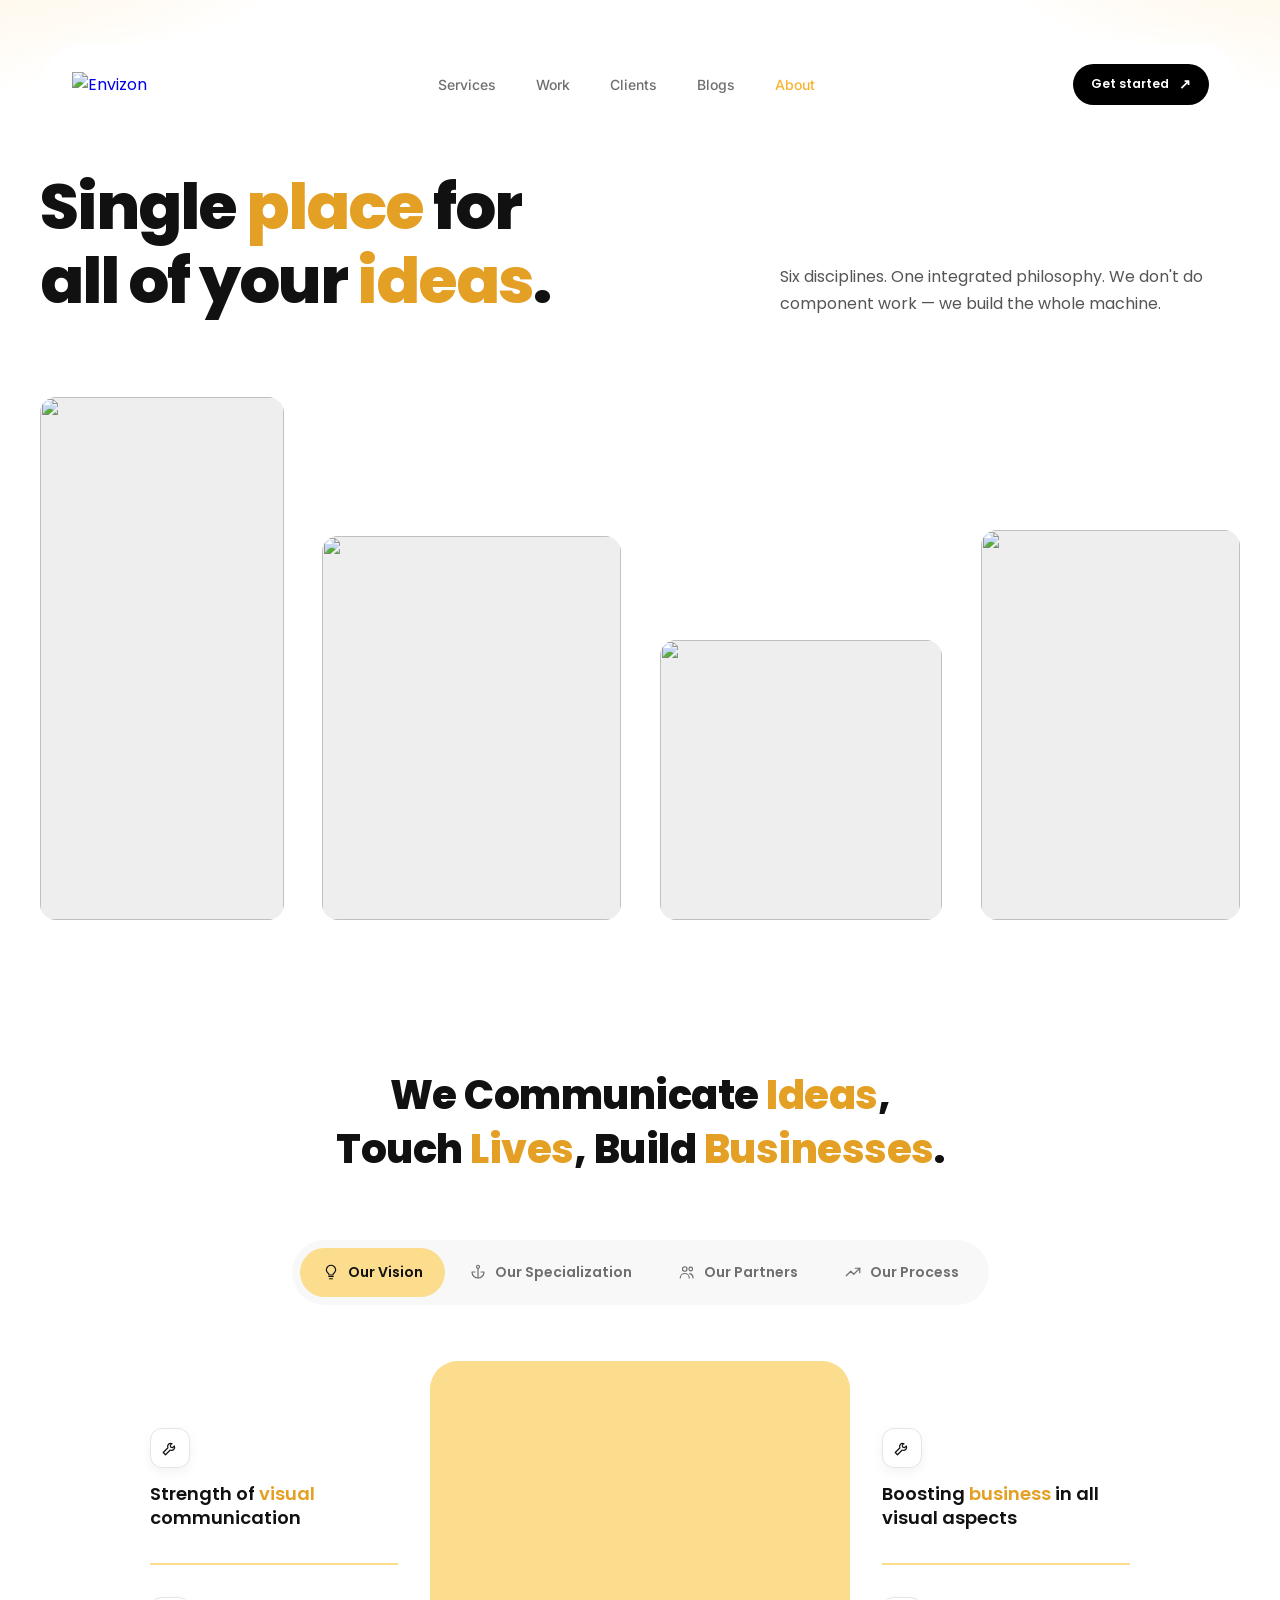
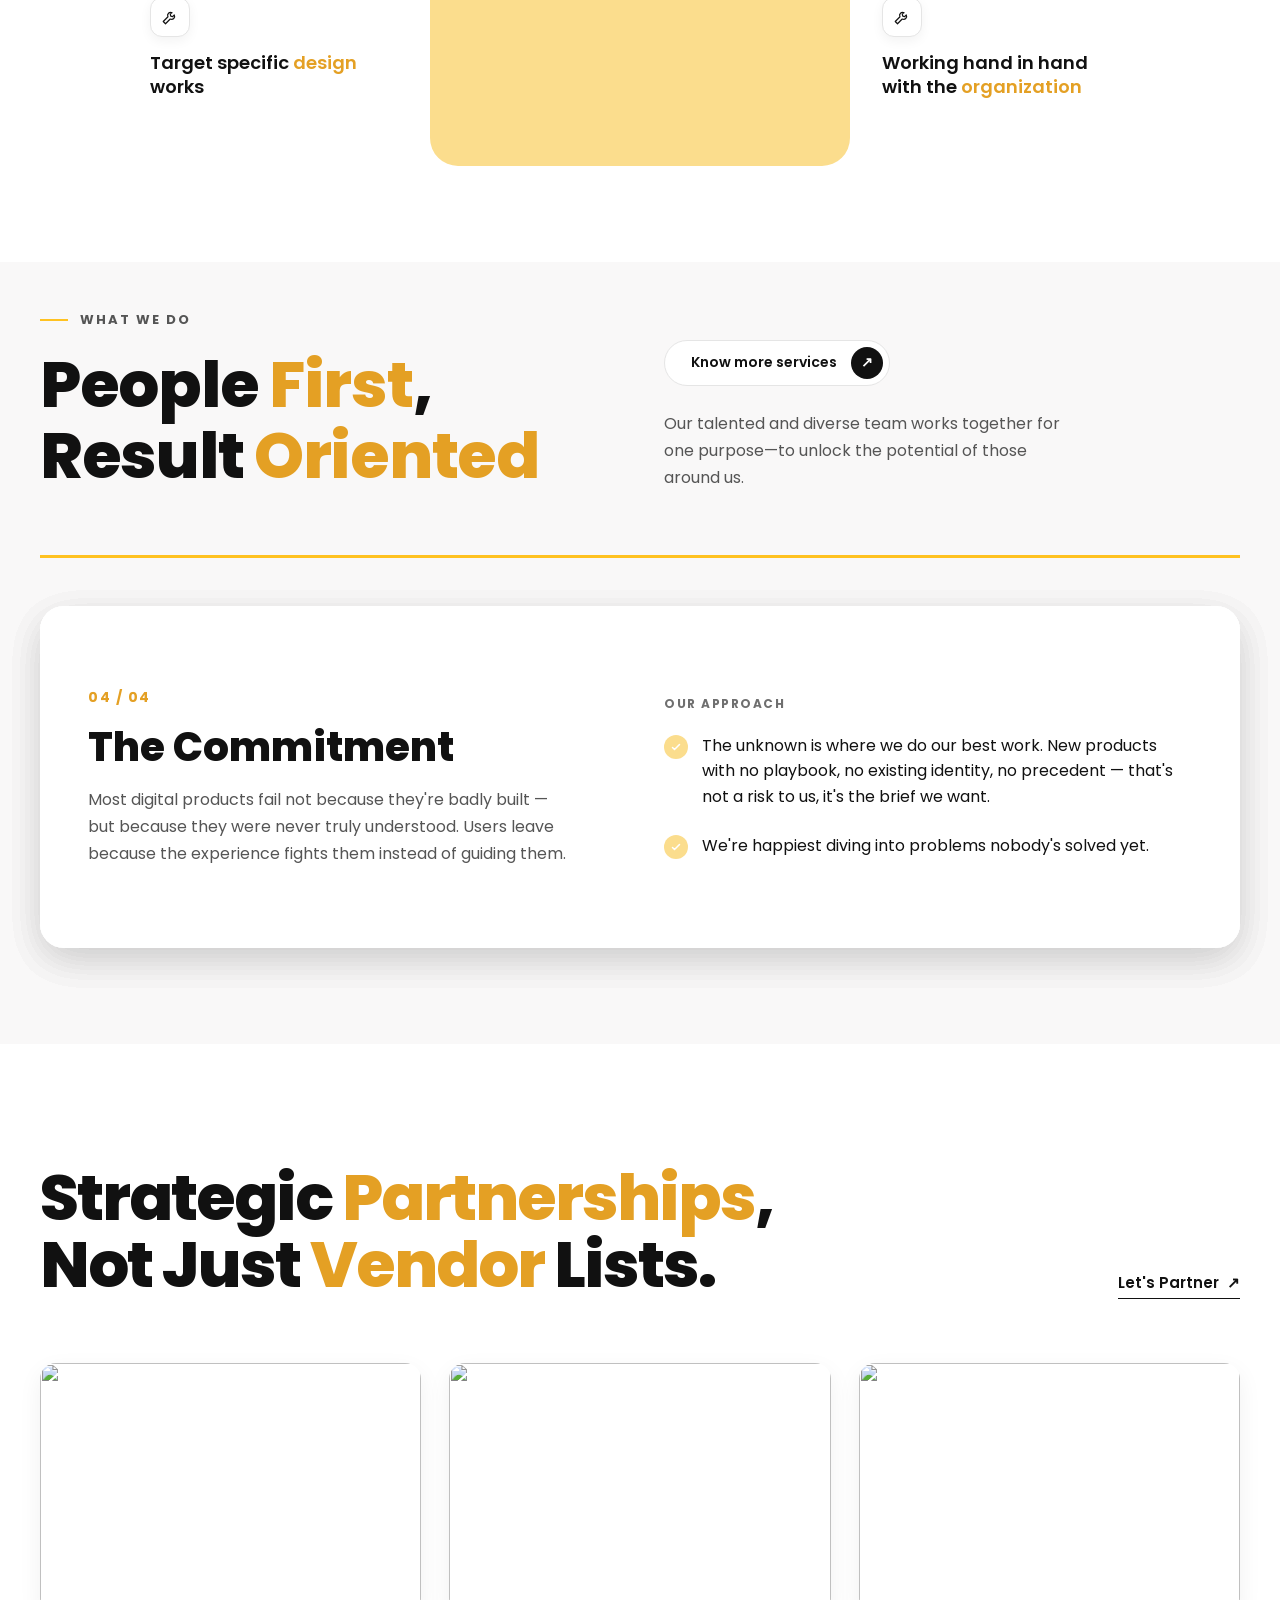
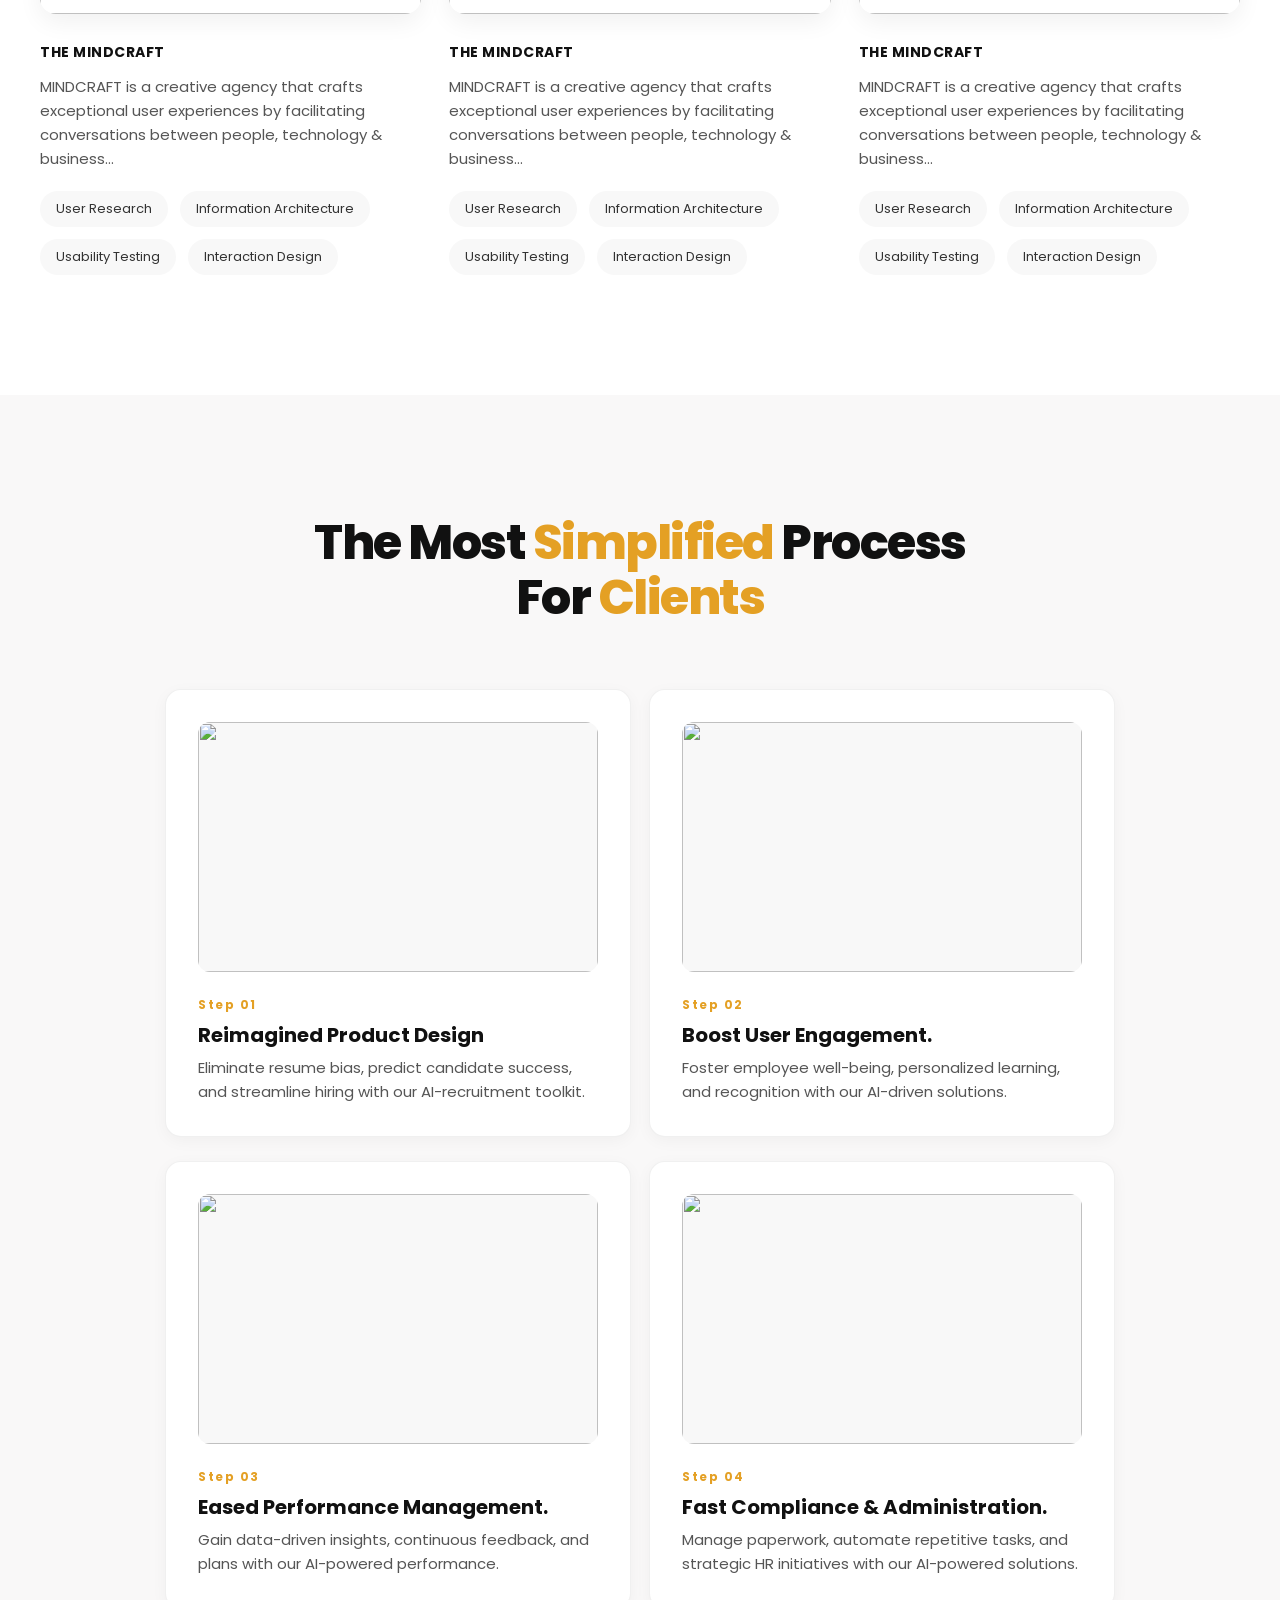
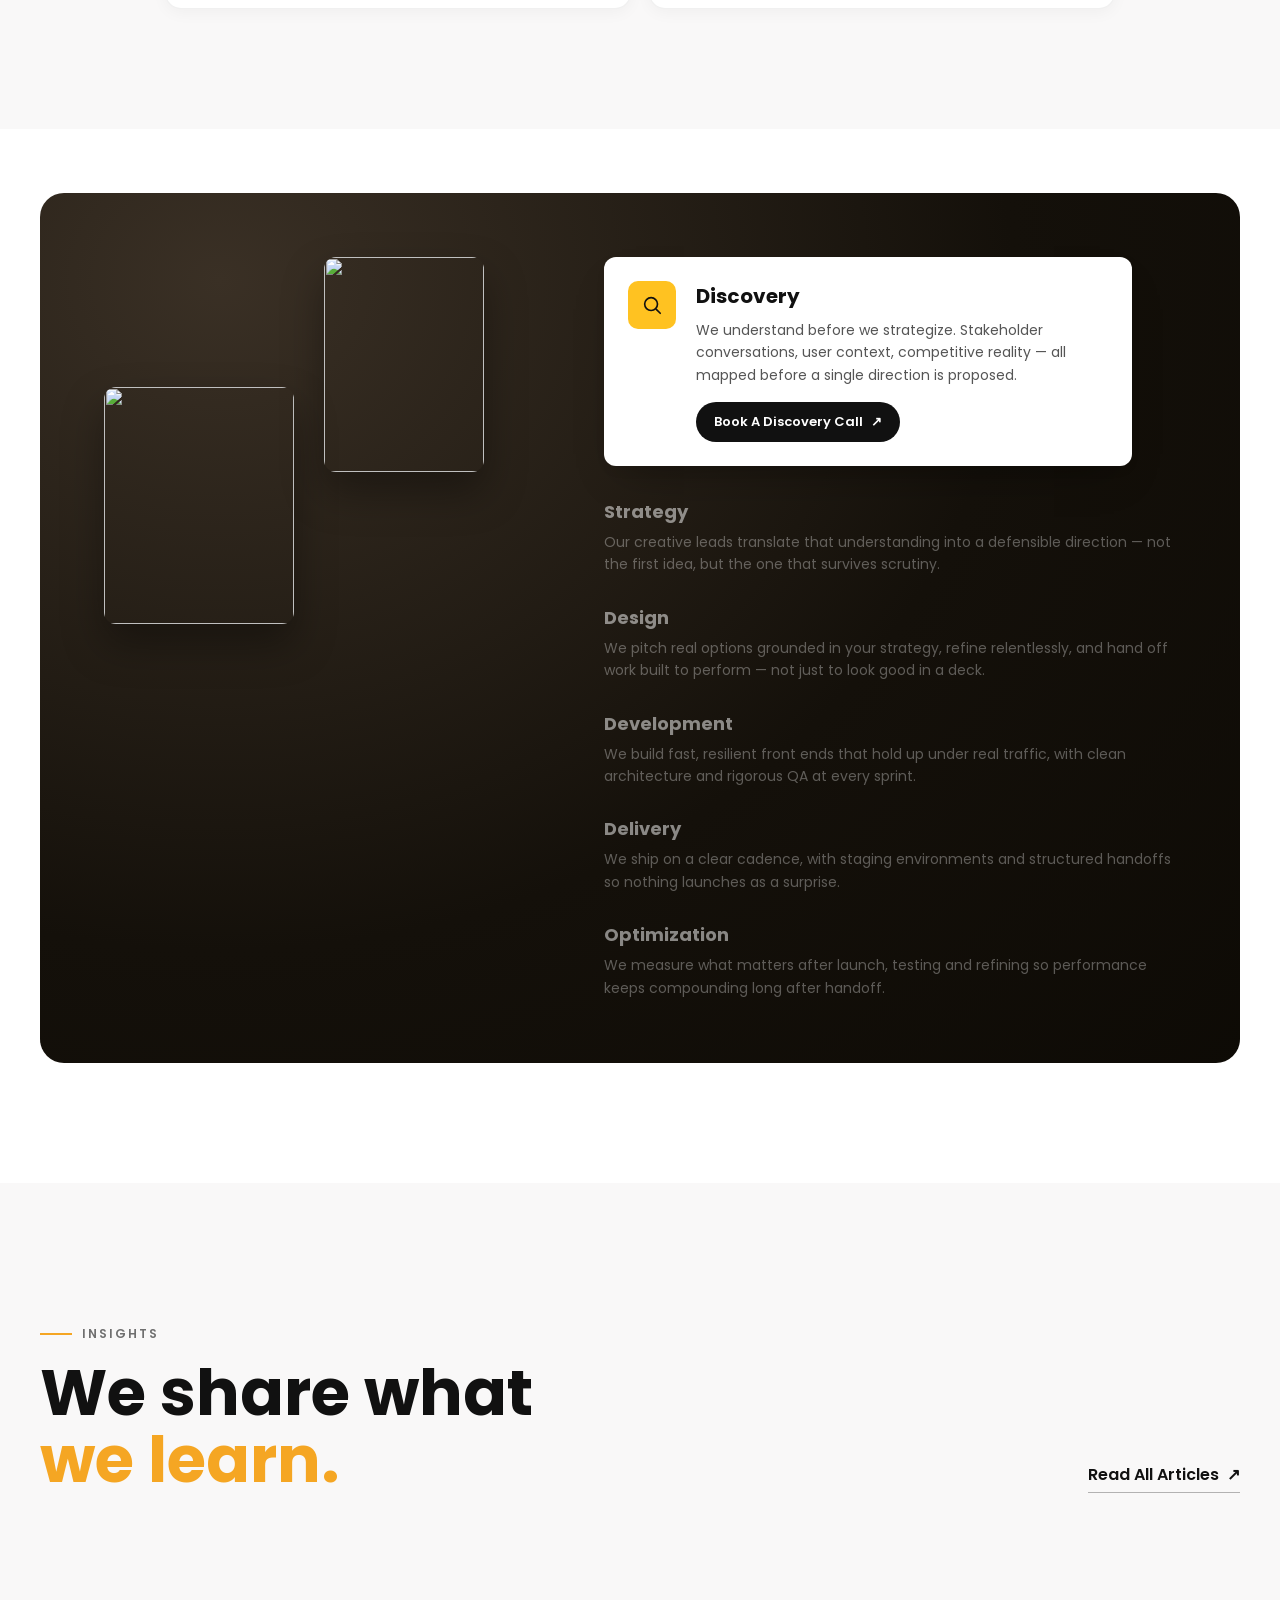
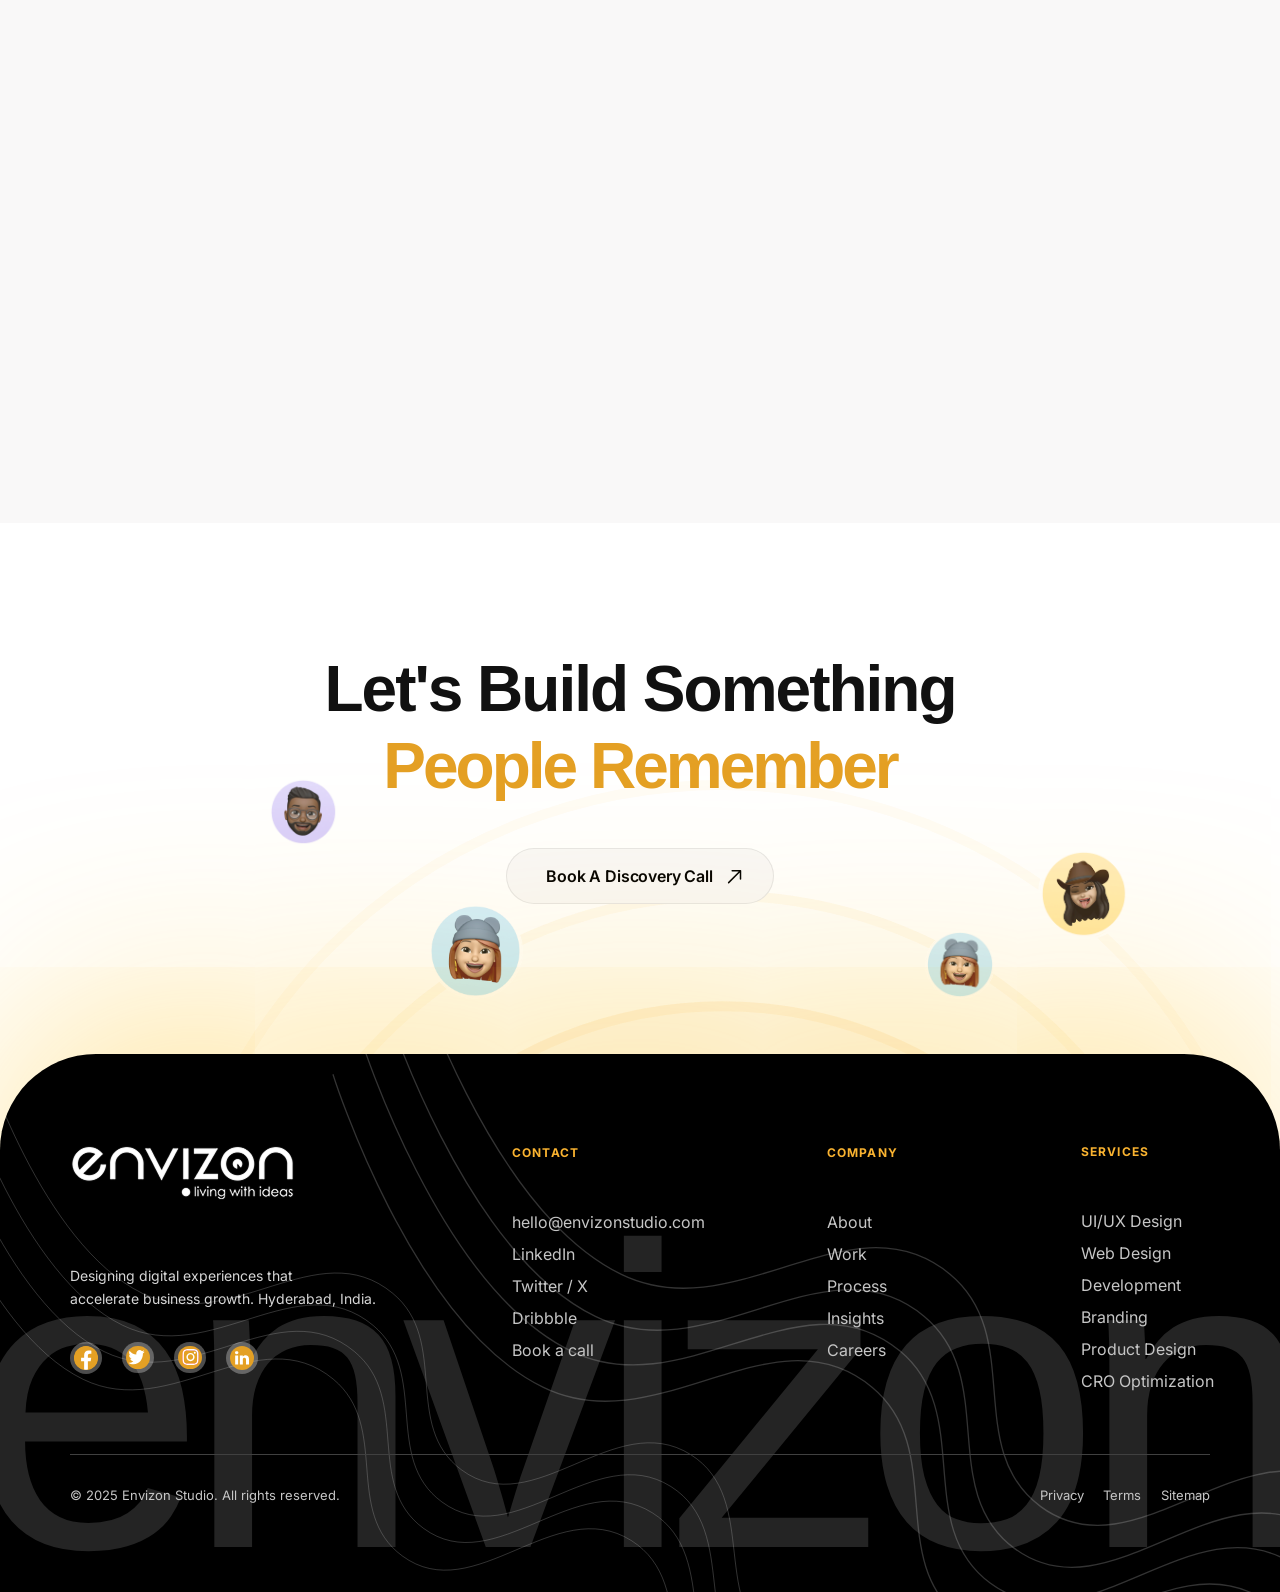
==== about.html @ 696cc6cc "about page completed" ====
<!DOCTYPE html>
<html lang="en">

<head>

    <meta charset="UTF-8">

    <meta name="viewport"
          content="width=device-width, initial-scale=1.0">

    <title>About - Envizon Studio</title>

    <!-- Google Font -->

    <link rel="preconnect"
          href="https://fonts.googleapis.com">

    <link rel="preconnect"
          href="https://fonts.gstatic.com"
          crossorigin>

    <link href="https://fonts.googleapis.com/css2?family=Poppins:wght@300;400;500;600;700;800&family=Inter:wght@400;500;600;700;800&display=swap"
          rel="stylesheet">

    <!-- CSS -->

    <link rel="stylesheet"
          href="assets/css/base/variables.css">

    <link rel="stylesheet"
          href="assets/css/base/reset.css">

    <link rel="stylesheet"
          href="assets/css/base/fonts.css">

    <link rel="stylesheet"
          href="assets/css/base/services-variables.css">

    <link rel="stylesheet"
          href="assets/css/components/navbar.css">

    <link rel="stylesheet"
          href="assets/css/components/about-hero.css">

    <link rel="stylesheet"
          href="assets/css/components/about-communication.css">

    <link rel="stylesheet"
          href="assets/css/components/about-values.css">

    <link rel="stylesheet"
          href="assets/css/components/about-partnerships.css">

    <link rel="stylesheet"
          href="assets/css/components/about-process.css">

    <link rel="stylesheet"
          href="assets/css/components/about-process-showcase.css">

    <link rel="stylesheet"
          href="assets/css/components/services-cta.css">

    <link rel="stylesheet"
          href="assets/css/components/services-footer.css">

    <link rel="stylesheet"
          href="assets/css/components/insights.css">

</head>

<body>
<header class="header">

    <div class="navbar-wrapper">

        <nav class="navbar">

            <div class="logo">

                <a href="index.html">
                    <img
                        src="assets/images/logoenv.png"
                        alt="Envizon">
                </a>

            </div>

            <ul class="nav-links">

                <li><a href="services.html">Services</a></li>
                <li><a href="#">Work</a></li>
                <li><a href="#">Clients</a></li>
                <li><a href="#">Blogs</a></li>
                <li><a class="active" href="about.html">About</a></li>

            </ul>

            <div class="navbar-actions">

                <a href="#" class="header-btn">

                    Get started

                    <span>↗</span>

                </a>

                <button type="button"
                        class="nav-toggle"
                        aria-label="Toggle navigation menu"
                        aria-expanded="false"
                        aria-controls="mobile-sidebar">

                    <span class="nav-toggle-bar"></span>
                    <span class="nav-toggle-bar"></span>
                    <span class="nav-toggle-bar"></span>

                </button>

            </div>

        </nav>

    </div>

</header>

<div class="sidebar-overlay" id="sidebarOverlay"></div>

<aside class="mobile-sidebar"
       id="mobile-sidebar"
       role="dialog"
       aria-modal="true"
       aria-label="Mobile navigation"
       aria-hidden="true"
       tabindex="-1">

    <div class="mobile-sidebar-header">

        <div class="logo">
            <img src="assets/images/logoenv.png" alt="Envizon">
        </div>

        <button type="button" class="sidebar-close" aria-label="Close navigation menu">
            <span class="sidebar-close-bar"></span>
            <span class="sidebar-close-bar"></span>
        </button>

    </div>

    <ul class="mobile-nav-links">

        <li><a href="services.html">Services</a></li>
        <li><a href="#">Work</a></li>
        <li><a href="#">Clients</a></li>
        <li><a href="#">Blogs</a></li>
        <li><a class="active" href="about.html">About</a></li>

    </ul>

    <a href="#" class="header-btn mobile-sidebar-cta">

        Get started

        <span>↗</span>

    </a>

</aside>

<!-- Single place for all of your ideas — hero -->
<section class="about-hero" aria-label="Single place for all of your ideas">

    <div class="about-hero__container">

        <div class="about-hero__top">

            <h1 class="about-hero__title">
                Single <span class="about-hero__accent">place</span> for<br>
                all of your <span class="about-hero__accent">ideas</span>.
            </h1>

            <p class="about-hero__text">
                Six disciplines. One integrated philosophy. We don't
                do component work — we build the whole machine.
            </p>

        </div>

        <div class="about-hero__gallery">

            <figure class="about-hero__gallery-item about-hero__gallery-item--1">
                <img src="assets/images/about/hero/image-01.webp" alt="" loading="lazy">
            </figure>

            <figure class="about-hero__gallery-item about-hero__gallery-item--2">
                <img src="assets/images/about/hero/image-02.webp" alt="" loading="lazy">
            </figure>

            <figure class="about-hero__gallery-item about-hero__gallery-item--3">
                <img src="assets/images/about/hero/image-03.webp" alt="" loading="lazy">
            </figure>

            <figure class="about-hero__gallery-item about-hero__gallery-item--4">
                <img src="assets/images/about/hero/image-04.webp" alt="" loading="lazy">
            </figure>

        </div>

    </div>

</section>

<!-- We Communicate Ideas, Touch Lives, Build Businesses -->
<section class="about-communication" aria-label="We communicate ideas, touch lives, build businesses">

    <div class="about-communication__container">

        <h2 class="about-communication__heading">
            We Communicate <span class="about-communication__accent">Ideas</span>,<br>
            Touch <span class="about-communication__accent">Lives</span>, Build <span class="about-communication__accent">Businesses</span>.
        </h2>

        <div class="about-communication__pills" role="tablist" aria-label="Our focus areas">

            <button type="button" class="pill-item is-active" role="tab" id="tab-vision" aria-selected="true" aria-controls="panel-vision" data-tab="vision">
                <svg viewBox="0 0 24 24" fill="none" stroke="currentColor" stroke-width="1.6" stroke-linecap="round" stroke-linejoin="round"><path d="M9 18h6M10 21h4M12 3a6 6 0 0 0-3.5 10.9c.5.36.8.94.8 1.55V16h5.4v-.55c0-.61.3-1.19.8-1.55A6 6 0 0 0 12 3Z"/></svg>
                <span>Our Vision</span>
            </button>

            <button type="button" class="pill-item" role="tab" id="tab-specialization" aria-selected="false" aria-controls="panel-specialization" data-tab="specialization">
                <svg viewBox="0 0 24 24" fill="none" stroke="currentColor" stroke-width="1.6" stroke-linecap="round" stroke-linejoin="round"><circle cx="12" cy="5" r="2"/><path d="M12 7v13M8 12H4a8 8 0 0 0 8 8 8 8 0 0 0 8-8h-4"/></svg>
                <span>Our Specialization</span>
            </button>

            <button type="button" class="pill-item" role="tab" id="tab-partners" aria-selected="false" aria-controls="panel-partners" data-tab="partners">
                <svg viewBox="0 0 24 24" fill="none" stroke="currentColor" stroke-width="1.6" stroke-linecap="round" stroke-linejoin="round"><circle cx="9" cy="8" r="3"/><path d="M3 20c0-3.3 2.7-6 6-6s6 2.7 6 6"/><circle cx="17" cy="8" r="2.4"/><path d="M15.5 14.2c2.6.5 4.5 2.8 4.5 5.8"/></svg>
                <span>Our Partners</span>
            </button>

            <button type="button" class="pill-item" role="tab" id="tab-process" aria-selected="false" aria-controls="panel-process" data-tab="process">
                <svg viewBox="0 0 24 24" fill="none" stroke="currentColor" stroke-width="1.6" stroke-linecap="round" stroke-linejoin="round"><path d="M3 17l6-6 4 4 8-8"/><path d="M15 7h6v6"/></svg>
                <span>Our Process</span>
            </button>

        </div>

        <div class="about-communication__panels">

            <div class="feature-panel about-communication__feature is-active" id="panel-vision" role="tabpanel" aria-labelledby="tab-vision" data-panel="vision">

                <div class="feature-col">

                    <div class="feature-item">
                        <span class="feature-item__icon" aria-hidden="true">
                            <svg viewBox="0 0 24 24" fill="none" stroke="currentColor" stroke-width="1.6" stroke-linecap="round" stroke-linejoin="round"><path d="M14.7 6.3a4 4 0 0 0-5.4 5.4L3 18l3 3 6.3-6.3a4 4 0 0 0 5.4-5.4l-2.1 2.1-2.6-.6-.6-2.6 2.1-2.1Z"/></svg>
                        </span>
                        <p class="feature-item__text">Strength of <span class="about-communication__accent">visual</span> communication</p>
                    </div>

                    <hr class="feature-divider">

                    <div class="feature-item">
                        <span class="feature-item__icon" aria-hidden="true">
                            <svg viewBox="0 0 24 24" fill="none" stroke="currentColor" stroke-width="1.6" stroke-linecap="round" stroke-linejoin="round"><path d="M14.7 6.3a4 4 0 0 0-5.4 5.4L3 18l3 3 6.3-6.3a4 4 0 0 0 5.4-5.4l-2.1 2.1-2.6-.6-.6-2.6 2.1-2.1Z"/></svg>
                        </span>
                        <p class="feature-item__text">Target specific <span class="about-communication__accent">design</span> works</p>
                    </div>

                </div>

                <div class="about-communication__box">
                    <img src="assets/images/about/communication/dashboard-mockup-vision.webp" alt="" loading="lazy">
                </div>

                <div class="feature-col">

                    <div class="feature-item">
                        <span class="feature-item__icon" aria-hidden="true">
                            <svg viewBox="0 0 24 24" fill="none" stroke="currentColor" stroke-width="1.6" stroke-linecap="round" stroke-linejoin="round"><path d="M14.7 6.3a4 4 0 0 0-5.4 5.4L3 18l3 3 6.3-6.3a4 4 0 0 0 5.4-5.4l-2.1 2.1-2.6-.6-.6-2.6 2.1-2.1Z"/></svg>
                        </span>
                        <p class="feature-item__text">Boosting <span class="about-communication__accent">business</span> in all visual aspects</p>
                    </div>

                    <hr class="feature-divider">

                    <div class="feature-item">
                        <span class="feature-item__icon" aria-hidden="true">
                            <svg viewBox="0 0 24 24" fill="none" stroke="currentColor" stroke-width="1.6" stroke-linecap="round" stroke-linejoin="round"><path d="M14.7 6.3a4 4 0 0 0-5.4 5.4L3 18l3 3 6.3-6.3a4 4 0 0 0 5.4-5.4l-2.1 2.1-2.6-.6-.6-2.6 2.1-2.1Z"/></svg>
                        </span>
                        <p class="feature-item__text">Working hand in hand with the <span class="about-communication__accent">organization</span></p>
                    </div>

                </div>

            </div>

            <div class="feature-panel about-communication__feature" id="panel-specialization" role="tabpanel" aria-labelledby="tab-specialization" data-panel="specialization" hidden>

                <div class="feature-col">

                    <div class="feature-item">
                        <span class="feature-item__icon" aria-hidden="true">
                            <svg viewBox="0 0 24 24" fill="none" stroke="currentColor" stroke-width="1.6" stroke-linecap="round" stroke-linejoin="round"><path d="M14.7 6.3a4 4 0 0 0-5.4 5.4L3 18l3 3 6.3-6.3a4 4 0 0 0 5.4-5.4l-2.1 2.1-2.6-.6-.6-2.6 2.1-2.1Z"/></svg>
                        </span>
                        <p class="feature-item__text">Focused on deep <span class="about-communication__accent">expertise</span></p>
                    </div>

                    <hr class="feature-divider">

                    <div class="feature-item">
                        <span class="feature-item__icon" aria-hidden="true">
                            <svg viewBox="0 0 24 24" fill="none" stroke="currentColor" stroke-width="1.6" stroke-linecap="round" stroke-linejoin="round"><path d="M14.7 6.3a4 4 0 0 0-5.4 5.4L3 18l3 3 6.3-6.3a4 4 0 0 0 5.4-5.4l-2.1 2.1-2.6-.6-.6-2.6 2.1-2.1Z"/></svg>
                        </span>
                        <p class="feature-item__text">Built for <span class="about-communication__accent">scalable</span> growth</p>
                    </div>

                </div>

                <div class="about-communication__box">
                    <img src="assets/images/about/communication/dashboard-mockup-specialization.webp" alt="" loading="lazy">
                </div>

                <div class="feature-col">

                    <div class="feature-item">
                        <span class="feature-item__icon" aria-hidden="true">
                            <svg viewBox="0 0 24 24" fill="none" stroke="currentColor" stroke-width="1.6" stroke-linecap="round" stroke-linejoin="round"><path d="M14.7 6.3a4 4 0 0 0-5.4 5.4L3 18l3 3 6.3-6.3a4 4 0 0 0 5.4-5.4l-2.1 2.1-2.6-.6-.6-2.6 2.1-2.1Z"/></svg>
                        </span>
                        <p class="feature-item__text">Trusted across <span class="about-communication__accent">every</span> industry</p>
                    </div>

                    <hr class="feature-divider">

                    <div class="feature-item">
                        <span class="feature-item__icon" aria-hidden="true">
                            <svg viewBox="0 0 24 24" fill="none" stroke="currentColor" stroke-width="1.6" stroke-linecap="round" stroke-linejoin="round"><path d="M14.7 6.3a4 4 0 0 0-5.4 5.4L3 18l3 3 6.3-6.3a4 4 0 0 0 5.4-5.4l-2.1 2.1-2.6-.6-.6-2.6 2.1-2.1Z"/></svg>
                        </span>
                        <p class="feature-item__text">Partnering for <span class="about-communication__accent">long term</span> success</p>
                    </div>

                </div>

            </div>

            <div class="feature-panel about-communication__feature" id="panel-partners" role="tabpanel" aria-labelledby="tab-partners" data-panel="partners" hidden>

                <div class="feature-col">

                    <div class="feature-item">
                        <span class="feature-item__icon" aria-hidden="true">
                            <svg viewBox="0 0 24 24" fill="none" stroke="currentColor" stroke-width="1.6" stroke-linecap="round" stroke-linejoin="round"><path d="M14.7 6.3a4 4 0 0 0-5.4 5.4L3 18l3 3 6.3-6.3a4 4 0 0 0 5.4-5.4l-2.1 2.1-2.6-.6-.6-2.6 2.1-2.1Z"/></svg>
                        </span>
                        <p class="feature-item__text">Trusted by <span class="about-communication__accent">global</span> brands</p>
                    </div>

                    <hr class="feature-divider">

                    <div class="feature-item">
                        <span class="feature-item__icon" aria-hidden="true">
                            <svg viewBox="0 0 24 24" fill="none" stroke="currentColor" stroke-width="1.6" stroke-linecap="round" stroke-linejoin="round"><path d="M14.7 6.3a4 4 0 0 0-5.4 5.4L3 18l3 3 6.3-6.3a4 4 0 0 0 5.4-5.4l-2.1 2.1-2.6-.6-.6-2.6 2.1-2.1Z"/></svg>
                        </span>
                        <p class="feature-item__text">Aligned with <span class="about-communication__accent">shared</span> goals</p>
                    </div>

                </div>

                <div class="about-communication__box">
                    <img src="assets/images/about/communication/dashboard-mockup-partners.webp" alt="" loading="lazy">
                </div>

                <div class="feature-col">

                    <div class="feature-item">
                        <span class="feature-item__icon" aria-hidden="true">
                            <svg viewBox="0 0 24 24" fill="none" stroke="currentColor" stroke-width="1.6" stroke-linecap="round" stroke-linejoin="round"><path d="M14.7 6.3a4 4 0 0 0-5.4 5.4L3 18l3 3 6.3-6.3a4 4 0 0 0 5.4-5.4l-2.1 2.1-2.6-.6-.6-2.6 2.1-2.1Z"/></svg>
                        </span>
                        <p class="feature-item__text">Building <span class="about-communication__accent">lasting</span> relationships</p>
                    </div>

                    <hr class="feature-divider">

                    <div class="feature-item">
                        <span class="feature-item__icon" aria-hidden="true">
                            <svg viewBox="0 0 24 24" fill="none" stroke="currentColor" stroke-width="1.6" stroke-linecap="round" stroke-linejoin="round"><path d="M14.7 6.3a4 4 0 0 0-5.4 5.4L3 18l3 3 6.3-6.3a4 4 0 0 0 5.4-5.4l-2.1 2.1-2.6-.6-.6-2.6 2.1-2.1Z"/></svg>
                        </span>
                        <p class="feature-item__text">Growing together with <span class="about-communication__accent">partners</span></p>
                    </div>

                </div>

            </div>

            <div class="feature-panel about-communication__feature" id="panel-process" role="tabpanel" aria-labelledby="tab-process" data-panel="process" hidden>

                <div class="feature-col">

                    <div class="feature-item">
                        <span class="feature-item__icon" aria-hidden="true">
                            <svg viewBox="0 0 24 24" fill="none" stroke="currentColor" stroke-width="1.6" stroke-linecap="round" stroke-linejoin="round"><path d="M14.7 6.3a4 4 0 0 0-5.4 5.4L3 18l3 3 6.3-6.3a4 4 0 0 0 5.4-5.4l-2.1 2.1-2.6-.6-.6-2.6 2.1-2.1Z"/></svg>
                        </span>
                        <p class="feature-item__text">Clear steps, <span class="about-communication__accent">zero</span> surprises</p>
                    </div>

                    <hr class="feature-divider">

                    <div class="feature-item">
                        <span class="feature-item__icon" aria-hidden="true">
                            <svg viewBox="0 0 24 24" fill="none" stroke="currentColor" stroke-width="1.6" stroke-linecap="round" stroke-linejoin="round"><path d="M14.7 6.3a4 4 0 0 0-5.4 5.4L3 18l3 3 6.3-6.3a4 4 0 0 0 5.4-5.4l-2.1 2.1-2.6-.6-.6-2.6 2.1-2.1Z"/></svg>
                        </span>
                        <p class="feature-item__text">Structured for <span class="about-communication__accent">speed</span> and quality</p>
                    </div>

                </div>

                <div class="about-communication__box">
                    <img src="assets/images/about/communication/dashboard-mockup-process.webp" alt="" loading="lazy">
                </div>

                <div class="feature-col">

                    <div class="feature-item">
                        <span class="feature-item__icon" aria-hidden="true">
                            <svg viewBox="0 0 24 24" fill="none" stroke="currentColor" stroke-width="1.6" stroke-linecap="round" stroke-linejoin="round"><path d="M14.7 6.3a4 4 0 0 0-5.4 5.4L3 18l3 3 6.3-6.3a4 4 0 0 0 5.4-5.4l-2.1 2.1-2.6-.6-.6-2.6 2.1-2.1Z"/></svg>
                        </span>
                        <p class="feature-item__text">Transparent at <span class="about-communication__accent">every</span> stage</p>
                    </div>

                    <hr class="feature-divider">

                    <div class="feature-item">
                        <span class="feature-item__icon" aria-hidden="true">
                            <svg viewBox="0 0 24 24" fill="none" stroke="currentColor" stroke-width="1.6" stroke-linecap="round" stroke-linejoin="round"><path d="M14.7 6.3a4 4 0 0 0-5.4 5.4L3 18l3 3 6.3-6.3a4 4 0 0 0 5.4-5.4l-2.1 2.1-2.6-.6-.6-2.6 2.1-2.1Z"/></svg>
                        </span>
                        <p class="feature-item__text">Refined through <span class="about-communication__accent">continuous</span> iteration</p>
                    </div>

                </div>

            </div>

        </div>

    </div>

</section>

<!-- People First, Result Oriented -->
<section class="about-values" id="aboutValues" aria-label="People first, result oriented">

    <div class="about-values__container">

        <div class="about-values__header">

            <div class="about-values__heading">

                <div class="about-values__eyebrow">
                    <span class="about-values__eyebrow-line" aria-hidden="true"></span>
                    <span>What We Do</span>
                </div>

                <h2 class="about-values__title">
                    People <span class="about-values__title-accent">First</span>,<br>
                    Result <span class="about-values__title-accent">Oriented</span>
                </h2>

            </div>

            <div class="about-values__aside">

                <a href="#" class="about-values__cta">
                    Know more services
                    <span class="about-values__cta-icon" aria-hidden="true">↗</span>
                </a>

                <p class="about-values__text">
                    Our talented and diverse team works together for one purpose—to
                    unlock the potential of those around us.
                </p>

            </div>

        </div>

        <hr class="about-values__divider">

        <div class="about-values__stage">
            <div class="about-values__track"></div>
        </div>

    </div>

</section>

<!-- Strategic Partnerships, Not Just Vendor Lists -->
<section class="about-partnerships" aria-label="Strategic partnerships, not just vendor lists">

    <div class="about-partnerships__container">

        <div class="about-partnerships__header">

            <h2 class="about-partnerships__title">
                Strategic <span class="about-partnerships__title-accent">Partnerships</span>,<br>
                Not Just <span class="about-partnerships__title-accent">Vendor</span> Lists.
            </h2>

            <a href="#" class="about-partnerships__link">
                Let's Partner
                <span aria-hidden="true">↗</span>
            </a>

        </div>

        <div class="about-partnerships__cards">

            <article class="partnership-card">
                <div class="partnership-card__media">
                    <img src="assets/images/about/partnerships/image-01.webp" alt="" loading="lazy">
                    <span class="partnership-card__label">mind<span>craft</span></span>
                </div>
                <h3 class="partnership-card__category">The Mindcraft</h3>
                <p class="partnership-card__desc">MINDCRAFT is a creative agency that crafts exceptional user experiences by facilitating conversations between people, technology &amp; business…</p>
                <ul class="partnership-card__tags">
                    <li class="partnership-card__tag">User Research</li>
                    <li class="partnership-card__tag">Information Architecture</li>
                    <li class="partnership-card__tag">Usability Testing</li>
                    <li class="partnership-card__tag">Interaction Design</li>
                </ul>
            </article>

            <article class="partnership-card">
                <div class="partnership-card__media">
                    <img src="assets/images/about/partnerships/image-02.webp" alt="" loading="lazy">
                    <span class="partnership-card__label">mind<span>craft</span></span>
                </div>
                <h3 class="partnership-card__category">The Mindcraft</h3>
                <p class="partnership-card__desc">MINDCRAFT is a creative agency that crafts exceptional user experiences by facilitating conversations between people, technology &amp; business…</p>
                <ul class="partnership-card__tags">
                    <li class="partnership-card__tag">User Research</li>
                    <li class="partnership-card__tag">Information Architecture</li>
                    <li class="partnership-card__tag">Usability Testing</li>
                    <li class="partnership-card__tag">Interaction Design</li>
                </ul>
            </article>

            <article class="partnership-card">
                <div class="partnership-card__media">
                    <img src="assets/images/about/partnerships/image-03.webp" alt="" loading="lazy">
                    <span class="partnership-card__label">mind<span>craft</span></span>
                </div>
                <h3 class="partnership-card__category">The Mindcraft</h3>
                <p class="partnership-card__desc">MINDCRAFT is a creative agency that crafts exceptional user experiences by facilitating conversations between people, technology &amp; business…</p>
                <ul class="partnership-card__tags">
                    <li class="partnership-card__tag">User Research</li>
                    <li class="partnership-card__tag">Information Architecture</li>
                    <li class="partnership-card__tag">Usability Testing</li>
                    <li class="partnership-card__tag">Interaction Design</li>
                </ul>
            </article>

        </div>

    </div>

</section>

<!-- The Most Simplified Process For Clients -->
<section class="about-process" aria-label="The most simplified process for clients">

    <div class="about-process__container">

        <h2 class="about-process__heading">
            The Most <span class="about-process__accent">Simplified</span> Process<br>
            For <span class="about-process__accent">Clients</span>
        </h2>

        <div class="about-process__grid">

            <article class="process-card">
                <div class="process-card__media">
                    <img src="assets/images/about/process/step-01.webp" alt="" loading="lazy">
                </div>
                <span class="process-card__step">Step 01</span>
                <h3 class="process-card__title">Reimagined Product Design</h3>
                <p class="process-card__desc">Eliminate resume bias, predict candidate success, and streamline hiring with our AI-recruitment toolkit.</p>
            </article>

            <article class="process-card">
                <div class="process-card__media">
                    <img src="assets/images/about/process/step-02.webp" alt="" loading="lazy">
                </div>
                <span class="process-card__step">Step 02</span>
                <h3 class="process-card__title">Boost User Engagement.</h3>
                <p class="process-card__desc">Foster employee well-being, personalized learning, and recognition with our AI-driven solutions.</p>
            </article>

            <article class="process-card">
                <div class="process-card__media">
                    <img src="assets/images/about/process/step-03.webp" alt="" loading="lazy">
                </div>
                <span class="process-card__step">Step 03</span>
                <h3 class="process-card__title">Eased Performance Management.</h3>
                <p class="process-card__desc">Gain data-driven insights, continuous feedback, and plans with our AI-powered performance.</p>
            </article>

            <article class="process-card">
                <div class="process-card__media">
                    <img src="assets/images/about/process/step-04.webp" alt="" loading="lazy">
                </div>
                <span class="process-card__step">Step 04</span>
                <h3 class="process-card__title">Fast Compliance &amp; Administration.</h3>
                <p class="process-card__desc">Manage paperwork, automate repetitive tasks, and strategic HR initiatives with our AI-powered solutions.</p>
            </article>

        </div>

    </div>

</section>

<!-- Discovery / Strategy / Design / Development / Delivery / Optimization showcase -->
<section class="about-discovery" aria-label="Our process">

    <div class="about-discovery__container">

        <div class="about-discovery__box">

            <div class="discovery-media">
                <div class="discovery-media__wrap discovery-media__wrap--left">
                    <img src="" alt="" loading="lazy">
                </div>
                <div class="discovery-media__wrap discovery-media__wrap--center">
                    <img src="" alt="" loading="lazy">
                </div>
            </div>

            <div class="discovery-content">

                <div class="discovery-card"></div>

                <ul class="discovery-list"></ul>

            </div>

        </div>

    </div>

</section>

<!-- We Share What We Learn — insights / blog -->
<section class="insights" aria-labelledby="insights-title">

    <div class="insights__container">

        <div class="insights__header">

            <div class="insights__heading">

                <div class="insights__eyebrow">
                    <span class="insights__eyebrow-line" aria-hidden="true"></span>
                    <span>Insights</span>
                </div>

                <h2 class="insights__title" id="insights-title">
                    We share what<br>
                    <span class="insights__title-accent">we learn.</span>
                </h2>

            </div>

            <a href="#" class="insights__link">
                Read All Articles
                <span class="insights__link-arrow" aria-hidden="true">↗</span>
            </a>

        </div>

        <div class="insights__grid">

            <article class="insight-card">

                <div class="insight-card__image-wrap">
                    <img class="insight-card__image"
                         src="assets/images/port1.png"
                         alt=""
                         loading="lazy"
                         width="384"
                         height="220">
                    <span class="insight-card__badge">Design Systems</span>
                </div>

                <div class="insight-card__content">

                    <div class="insight-card__meta">
                        <span class="insight-card__category">Engineering</span>
                        <span class="insight-card__date">Apr 2025</span>
                    </div>

                    <h3 class="insight-card__title">
                        <a href="#" class="insight-card__title-link">Why your design system is making your engineers slower?</a>
                    </h3>

                    <p class="insight-card__desc">
                        A design system should be a velocity multiplier. Most aren't. Here's what separates the systems that scale from the ones that become another abandoned Figma file.
                    </p>

                </div>

            </article>

            <article class="insight-card">

                <div class="insight-card__image-wrap">
                    <img class="insight-card__image"
                         src="assets/images/port2.png"
                         alt=""
                         loading="lazy"
                         width="384"
                         height="220">
                    <span class="insight-card__badge">Design Systems</span>
                </div>

                <div class="insight-card__content">

                    <div class="insight-card__meta">
                        <span class="insight-card__category">Engineering</span>
                        <span class="insight-card__date">Apr 2025</span>
                    </div>

                    <h3 class="insight-card__title">
                        <a href="#" class="insight-card__title-link">Why your design system is making your engineers slower?</a>
                    </h3>

                    <p class="insight-card__desc">
                        A design system should be a velocity multiplier. Most aren't. Here's what separates the systems that scale from the ones that become another abandoned Figma file.
                    </p>

                </div>

            </article>

            <article class="insight-card">

                <div class="insight-card__image-wrap">
                    <img class="insight-card__image"
                         src="assets/images/port3.png"
                         alt=""
                         loading="lazy"
                         width="384"
                         height="220">
                    <span class="insight-card__badge">Design Systems</span>
                </div>

                <div class="insight-card__content">

                    <div class="insight-card__meta">
                        <span class="insight-card__category">Engineering</span>
                        <span class="insight-card__date">Apr 2025</span>
                    </div>

                    <h3 class="insight-card__title">
                        <a href="#" class="insight-card__title-link">Why your design system is making your engineers slower?</a>
                    </h3>

                    <p class="insight-card__desc">
                        A design system should be a velocity multiplier. Most aren't. Here's what separates the systems that scale from the ones that become another abandoned Figma file.
                    </p>

                </div>

            </article>

        </div>

    </div>

</section>
<div class="global-cta">
  <section class="call-to-action-content">
    <div class="frame-parent">
      <div class="lets-build-something-people-r-parent">
        <h1 class="lets-build-something-container">
          <span class="lets-build-something"
            >Let's Build Something<br
          /></span>
          <span class="people-remember">People Remember</span>
        </h1>
        <div class="decorative-elements">
          <img
            class="decorative-elements-child"
            alt=""
            src="assets/images/services/Group-2087327210.svg"
          />

          <img
            class="dot-one-icon"
            loading="lazy"
            alt=""
            src="assets/images/services/Ellipse-2@2x.png"
          />

          <img
            class="dot-two-icon"
            loading="lazy"
            alt=""
            src="assets/images/services/Ellipse-3@2x.png"
          />

          <img
            class="dot-three-icon"
            loading="lazy"
            alt=""
            src="assets/images/services/Ellipse-5@2x.png"
          />

          <img
            class="dot-four-icon"
            loading="lazy"
            alt=""
            src="assets/images/services/Ellipse-5@2x.png"
          />
        </div>
      </div>
      <div class="cta-button-wrapper">
        <button class="link6">
          <div class="book-a-discovery">Book A Discovery Call</div>
          <img class="svg-icon" alt="" src="assets/images/services/SVG1.svg" />
        </button>
      </div>
    </div>
  </section>
<footer class="footer">
    <div class="footer-graphic-area">
      <img
        class="footer-graphic-area-child"
        alt=""
        src="assets/images/services/Group-20873272081.svg"
      />

      <img
        class="footer-graphic-area-item"
        loading="lazy"
        alt=""
        src="assets/images/services/Group-2087327209.svg"
      />
    </div>
    <h1 class="envizon">envizon</h1>
    <div class="footer-info-block-parent">
      <div class="footer-info-block">
        <div class="footer-brand">
          <img
            class="mask-group-icon"
            alt=""
            src="assets/images/services/Mask-group@2x.png"
          />

          <div class="container-parent">
            <div class="container2">
              <div class="designing-digital-experiences">
                Designing digital experiences that<br />accelerate
                business growth. Hyderabad, India.
              </div>
            </div>
            <div class="social-icons-block">
              <div class="social-icon-wrapper">
                <img
                  class="facebook-icon"
                  loading="lazy"
                  alt=""
                  src="assets/images/services/Facebook.svg"
                />
              </div>
              <div class="twitter-link-wrapper">
                <div class="twitter-icon-container">
                  <div class="twitter">
                    <img
                      class="vector-icon"
                      alt=""
                      src="assets/images/services/Vector.svg"
                    />
                  </div>
                </div>
              </div>
              <div class="twitter-link-wrapper">
                <div class="twitter-icon-container">
                  <img
                    class="instagram-icon"
                    loading="lazy"
                    alt=""
                    src="assets/images/services/Instagram.svg"
                  />
                </div>
              </div>
              <div class="twitter-link-wrapper">
                <div class="linkedin-logo-wrapper">
                  <img
                    class="linkedin-logo-icon"
                    alt=""
                    src="assets/images/services/LinkedIn-logo.svg"
                  />
                </div>
              </div>
            </div>
          </div>
        </div>
        <div class="footer-navigation-grid">
          <div class="container3">
            <div class="container2">
              <b class="contact">Contact</b>
            </div>
            <div class="container5">
              <div class="container2">
                <div class="helloenvizonstudiocom">
                  hello@envizonstudio.com
                </div>
              </div>
              <div class="container2">
                <div class="helloenvizonstudiocom">LinkedIn</div>
              </div>
              <div class="container2">
                <div class="helloenvizonstudiocom">Twitter / X</div>
              </div>
              <div class="container2">
                <div class="helloenvizonstudiocom">Dribbble</div>
              </div>
              <div class="container2">
                <div class="helloenvizonstudiocom">Book a call</div>
              </div>
            </div>
          </div>
          <div class="container6">
            <div class="container2">
              <b class="contact">Company</b>
            </div>
            <div class="container5">
              <div class="container2">
                <div class="helloenvizonstudiocom">About</div>
              </div>
              <div class="container2">
                <div class="helloenvizonstudiocom">Work</div>
              </div>
              <div class="container2">
                <div class="helloenvizonstudiocom">Process</div>
              </div>
              <div class="container2">
                <div class="helloenvizonstudiocom">Insights</div>
              </div>
              <div class="container2">
                <div class="helloenvizonstudiocom">Careers</div>
              </div>
            </div>
          </div>
          <div class="container9">
            <div class="container2">
              <b class="contact">Services</b>
            </div>
            <div class="container5">
              <div class="container2">
                <div class="helloenvizonstudiocom">UI/UX Design</div>
              </div>
              <div class="container2">
                <div class="helloenvizonstudiocom">Web Design</div>
              </div>
              <div class="container2">
                <div class="helloenvizonstudiocom">Development</div>
              </div>
              <div class="container2">
                <div class="helloenvizonstudiocom">Branding</div>
              </div>
              <div class="container2">
                <div class="helloenvizonstudiocom">Product Design</div>
              </div>
              <div class="container2">
                <div class="cro-optimization">CRO Optimization</div>
              </div>
            </div>
          </div>
        </div>
      </div>
      <div class="horizontalborder">
        <div class="link2">
          <div class="envizon-studio-all">
            &copy; 2025 Envizon Studio. All rights reserved.
          </div>
        </div>
        <div class="container13">
          <div class="link23">
            <div class="privacy">Privacy</div>
          </div>
          <div class="link23">
            <div class="envizon-studio-all">Terms</div>
          </div>
          <div class="link23">
            <div class="privacy">Sitemap</div>
          </div>
        </div>
      </div>
    </div>
  </footer>
</div>

<script src="https://cdnjs.cloudflare.com/ajax/libs/gsap/3.12.5/gsap.min.js"></script>
<script src="https://cdnjs.cloudflare.com/ajax/libs/gsap/3.12.5/ScrollTrigger.min.js"></script>
<script type="module" src="assets/js/main.js"></script>
<script type="module">
    import { initAboutCommunication } from './assets/js/components/about-communication.js';
    import { initAboutValues } from './assets/js/components/about-values.js';
    import { initAboutPartnerships } from './assets/js/components/about-partnerships.js';
    import { initAboutProcess } from './assets/js/components/about-process.js';
    import { initAboutProcessShowcase } from './assets/js/components/about-process-showcase.js';
    document.addEventListener('DOMContentLoaded', () => {
        initAboutCommunication();
        initAboutValues();
        initAboutPartnerships();
        initAboutProcess();
        initAboutProcessShowcase();
    });
</script>

</body>
</html>
---- assets/css/base/variables.css ----
/* 'Satoshi' is referenced by font-family in several components (e.g. hero-title)
   but was never actually registered — this loads the weight those need. */
@font-face{
    font-family:'Satoshi';
    src:url('../../fonts/Satoshi-Black.otf') format('opentype');
    font-weight:900;
    font-style:normal;
    font-display:swap;
}

:root{

    --primary:#F4A825;

    --accent:#FAB330;

    --black:#111111;

    --white:#ffffff;

    --text:#555555;

    --text-muted:#6f6f6f;

    --border-light:#e5e5e5;

    --container:1280px;

    --radius:20px;

    --radius-pill:50px;

    --space-2xs:8px;

    --space-xs:12px;

    --space-sm:16px;

    --space-md:24px;

    --space-lg:32px;

    --space-xl:48px;

    --sidebar-width:min(360px, 85vw);

    --transition-fast:.25s ease;

    --transition-base:.35s ease;

}
---- assets/css/base/fonts.css ----
/* Satoshi (local, used for display headings on the Home and Services pages) */

@font-face {
    font-family: 'Satoshi';
    src: url('../../fonts/Satoshi-Medium.otf') format('opentype');
    font-weight: 500;
    font-style: normal;
    font-display: swap;
}

@font-face {
    font-family: 'Satoshi';
    src: url('../../fonts/Satoshi-Black.otf') format('opentype');
    font-weight: 900;
    font-style: normal;
    font-display: swap;
}
---- assets/css/base/services-variables.css ----
/* Design tokens for the Services page (colors, spacing, type scale) */

:root {
  /* Common Style Variables */

  /* Color */
  --color-black: #000;
  --color-darkgray: #a3a3a3;
  --color-darkslategray-100: #424242;
  --color-darkslategray-200: #404040;
  --color-darkslategray-300: #374630;
  --color-darkslategray-400: rgba(51, 51, 51, 0.04);
  --color-darkslategray-500: rgba(51, 51, 51, 0.08);
  --color-dimgray: #6f6f6f;
  --color-forestgreen: rgba(0, 168, 45, 0.2);
  --color-gainsboro-100: #e6e6e6;
  --color-gold-100: #ffc221;
  --color-gold-200: rgba(255, 193, 7, 0.2);
  --color-gold-300: rgba(255, 194, 33, 0.36);
  --color-gold-400: rgba(255, 194, 33, 0.2);
  --color-goldenrod-100: #fab330;
  --color-goldenrod-200: #eeb51f;
  --color-goldenrod-300: #e6a632;
  --color-gray-100: #fbfbfa;
  --color-gray-200: #968982;
  --color-gray-300: #1f1b09;
  --color-gray-400: #211b04;
  --color-gray-500: #152107;
  --color-gray-600: #1b1c04;
  --color-gray-700: #102006;
  --color-gray-800: #111;
  --color-gray-900: #161003;
  --color-gray-1000: #070425;
  --color-gray-1100: rgba(255, 255, 255, 0.72);
  --color-gray-1200: rgba(255, 255, 255, 0.09);
  --color-gray-1300: rgba(255, 255, 255, 0.08);
  --color-gray-1400: rgba(255, 255, 255, 0.64);
  --color-gray-1500: rgba(0, 0, 0, 0.1);
  --color-gray-1600: rgba(0, 0, 0, 0.06);
  --color-gray-1700: rgba(7, 4, 37, 0.56);
  --color-gray-1800: rgba(0, 0, 0, 0.02);
  --color-gray-1900: rgba(7, 4, 37, 0.8);
  --color-gray-2000: rgba(7, 4, 37, 0.88);
  --color-gray-2100: rgba(7, 4, 37, 0.04);
  --color-gray-2200: rgba(7, 4, 37, 0.14);
  --color-gray-2300: rgba(15, 15, 15, 0.72);
  --color-gray-2400: rgba(0, 0, 0, 0.04);
  --color-gray-2500: rgba(255, 255, 255, 0.3);
  --color-gray-2600: rgba(0, 0, 0, 0.08);
  --color-gray-2700: rgba(17, 17, 17, 0.5);
  --color-gray-2800: rgba(0, 0, 0, 0.67);
  --color-gray-2900: rgba(255, 255, 255, 0.1);
  --color-lightgoldenrodyellow: #cde6b7;
  --color-lightgray-100: #d6d6d6;
  --color-lightgray-200: rgba(214, 214, 214, 0.17);
  --color-lightgreen: rgba(113, 191, 91, 0.2);
  --color-linen: #f6f2ea;
  --color-mediumslateblue: #6c5fef;
  --color-orangered: rgba(255, 74, 0, 0.2);
  --color-silver: #c6c6c6;
  --color-whitesmoke-100: #f9f8f8;
  --color-whitesmoke-200: #f8f8f8;
  --color-whitesmoke-300: #f7f7f7;
  --test-roan-six-87vercelapp-Cod-Gray: #454545;
  --test-roan-six-87vercelapp-Desert-Storm: #f7f7f5;
  --test-roan-six-87vercelapp-Fire-Bush: #e4a024;
  --test-roan-six-87vercelapp-Mercury: #e8e8e8;
  --test-roan-six-87vercelapp-White-40: rgba(255, 255, 255, 0.4);
  --wwwungrammarycom-Dove-Gray: #666;
  --wwwungrammarycom-White: #fff;

  /* Gap */
  --gap-0: 0px;
  --gap-2: 2px;
  --gap-3: 3px;
  --gap-8: 8px;
  --gap-10: 10px;
  --gap-11: 11px;
  --gap-12: 12px;
  --gap-14: 14px;
  --gap-15: 15px;
  --gap-16: 16px;
  --gap-18: 18px;
  --gap-19: 19px;
  --gap-20: 20px;
  --gap-22: 22px;
  --gap-24: 24px;
  --gap-30: 30px;
  --gap-32: 32px;
  --gap-36: 36px;
  --gap-40: 40px;
  --gap-43: 43px;
  --gap-52: 52px;
  --gap-60: 60px;
  --gap-72: 72px;
  --gap-80: 80px;
  --gap-1_81: 1.81px;
  --gap-12_22: 12.22px;
  --gap-12_65: 12.65px;
  --gap-14_71: 14.71px;
  --gap-19_1: 19.1px;
  --gap-2_8: 2.8px;
  --gap-2_9: 2.9px;
  --gap-21_68: 21.68px;
  --gap-219_9: 219.9px;
  --gap-24_44: 24.44px;
  --gap-37_61: 37.61px;
  --gap-5_95: 5.95px;
  --gap-6_11: 6.11px;
  --gap-7_9: 7.9px;
  --gap-9_17: 9.17px;
  --gap-9_19: 9.19px;

  /* Padding */
  --padding-0: 0px;
  --padding-1: 1px;
  --padding-2: 2px;
  --padding-3: 3px;
  --padding-4: 4px;
  --padding-5: 5px;
  --padding-6: 6px;
  --padding-7: 7px;
  --padding-8: 8px;
  --padding-9: 9px;
  --padding-10: 10px;
  --padding-11: 11px;
  --padding-12: 12px;
  --padding-16: 16px;
  --padding-17: 17px;
  --padding-18: 18px;
  --padding-19: 19px;
  --padding-20: 20px;
  --padding-21: 21px;
  --padding-22: 22px;
  --padding-23: 23px;
  --padding-24: 24px;
  --padding-26: 26px;
  --padding-28: 28px;
  --padding-29: 29px;
  --padding-30: 30px;
  --padding-31: 31px;
  --padding-32: 32px;
  --padding-36: 36px;
  --padding-39: 39px;
  --padding-40: 40px;
  --padding-42: 42px;
  --padding-56: 56px;
  --padding-60: 60px;
  --padding-61: 61px;
  --padding-64: 64px;
  --padding-80: 80px;
  --padding-100: 100px;
  --padding-122: 122px;
  --padding-0_53: 0.53px;
  --padding-0_58: 0.58px;
  --padding-1_2: 1.2px;
  --padding-11_94: 11.94px;
  --padding-12_22: 12.22px;
  --padding-13_75: 13.75px;
  --padding-16_8: 16.8px;
  --padding-165_49: 165.49px;
  --padding-2_98: 2.98px;
  --padding-24_4: 24.4px;
  --padding-3_39: 3.39px;
  --padding-30_2: 30.2px;
  --padding-37_61: 37.61px;
  --padding-42_46: 42.46px;
  --padding-43_36: 43.36px;
  --padding-7_23: 7.23px;
  --padding-9_2: 9.2px;

  /* BorderRadius */
  --br-0: 0px;
  --br-4: 4px;
  --br-10: 10px;
  --br-12: 12px;
  --br-18: 18px;
  --br-20: 20px;
  --br-24: 24px;
  --br-50: 50%;
  --br-100: 100px;
  --br-108: 108px;
  --br-10_7: 10.7px;
  --br-19_9: 19.9px;
  --br-2_5: 2.5px;
  --br-23_2: 23.2px;
  --br-4_6: 4.6px;
  --br-6_1: 6.1px;
  --br-65_6: 65.6px;
  --br-7_4: 7.4px;
  --br-7_6: 7.6px;
  --br-73_1: 73.1px;
  --br-74_4: 74.4px;
  --br-76_4: 76.4px;
  --br-9_2: 9.2px;

  /* Font */
  --font-dm-sans: DM Sans, Arial, sans-serif;
  --font-inherit: inherit, Arial, sans-serif;
  --font-inter: Inter, Arial, sans-serif;
  --font-manrope: Manrope, Arial, sans-serif;
  --font-satoshi: Satoshi, Arial, sans-serif;
  --font-uxum-grotesque: Uxum Grotesque, Arial, sans-serif;

  /* FontSize */
  --fs-11: 11px;
  --fs-12: 12px;
  --fs-13: 13px;
  --fs-14: 14px;
  --fs-15: 15px;
  --fs-16: 16px;
  --fs-17: 17px;
  --fs-18: 18px;
  --fs-20: 20px;
  --fs-24: 24px;
  --fs-32: 32px;
  --fs-38: 38px;
  --fs-40: 40px;
  --fs-51: 51px;
  --fs-64: 64px;
  --fs-10_3: 10.3px;
  --fs-11_8: 11.8px;
  --fs-12_2: 12.2px;
  --fs-12_6: 12.6px;
  --fs-14_7: 14.7px;
  --fs-22_6: 22.6px;
  --fs-22_9: 22.9px;
  --fs-26_3: 26.3px;
  --fs-48_9: 48.9px;

  /* Borders */
  --border-1: 1px solid var(--test-roan-six-87vercelapp-Mercury);
  --border-2: 2.7px solid var(--wwwungrammarycom-White);
  --border-3: 1.9px solid var(--wwwungrammarycom-White);
  --border-4: 1.5px solid var(--wwwungrammarycom-White);
  --border-5: 0.8px solid var(--color-gray-2400);
  --border-6: 0.8px solid var(--color-gray-2200);

  /* Shadows */
  --shadow-drop:
    0px 0px 10px rgba(173, 173, 173, 0), 0px 0px 9px rgba(173, 173, 173, 0.01),
    0px 0px 8px rgba(173, 173, 173, 0.05),
    0px 0px 6px rgba(173, 173, 173, 0.09), 0px 0px 3px rgba(173, 173, 173, 0.1);
  --shadow-drop-1: 0px -49px 220.2px rgba(255, 194, 33, 0.41);
  --shadow-drop-2: 0px 4px 22.8px rgba(0, 0, 0, 0.09);
  --shadow-drop-3: 0px 13.4px 40.1px var(--color-gray-1600);
  --shadow-drop-4: 0px 15.7px 47px var(--color-gray-1600);
  --shadow-drop-5: 0px 0.8px 0.8px var(--color-gray-2600);
  --shadow-drop-6: 0px 1.5px 0.8px rgba(7, 4, 37, 0.16);
  --shadow-drop-7: 0px 4px 4px rgba(0, 0, 0, 0.25);
  --shadow-drop-8: 0px 0px 48.8px rgba(15, 119, 255, 0.04);
  --shadow-drop-9: 0px 28px 32.7px var(--color-gray-2400);
  --shadow-drop-10: 0px 0px 76px var(--color-gray-1600);
  --shadow-drop-11: 0px 0px 34.4px rgba(15, 119, 255, 0.04);
  --shadow-drop-12: 0px 0px 11.4px rgba(0, 0, 0, 0.07);
  --shadow-inner:
    0px 0.8px 0.8px -3.06px rgba(0, 0, 0, 0.25) inset,
    0px 0.8px 0.8px rgba(0, 0, 0, 0.16);

  /* WidthHeights */
  --height-1: 1px;
  --height-5: 5px;
  --height-12: 12px;
  --height-14: 14px;
  --height-16: 16px;
  --height-19: 19px;
  --height-20: 20px;
  --height-24: 24px;
  --height-27: 27px;
  --height-28: 28px;
  --height-35: 35px;
  --height-36: 36px;
  --height-58: 58px;
  --height-84: 84px;
  --height-225: 225px;
  --height-10_7: 10.7px;
  --height-12_2: 12.2px;
  --height-15_6: 15.6px;
  --height-16_8: 16.8px;
  --height-192_1: 192.1px;
  --height-194_8: 194.8px;
  --height-2_7: 2.7px;
  --height-24_4: 24.4px;
  --height-246_7: 246.7px;
  --height-28_9: 28.9px;
  --height-342_2: 342.2px;
  --height-36_7: 36.7px;
  --height-36_8: 36.8px;
  --height-39_7: 39.7px;
  --height-576_4: 576.4px;
  --height-71_2: 71.2px;
  --height-79_4: 79.4px;
  --height-9_2: 9.2px;
  --max-w-239: 239px;
  --min-w-234: 234px;
  --min-w-386: 386px;
  --width-5: 5px;
  --width-14: 14px;
  --width-16: 16px;
  --width-17: 17px;
  --width-19: 19px;
  --width-24: 24px;
  --width-28: 28px;
  --width-32: 32px;
  --width-36: 36px;
  --width-139: 139px;
  --width-730: 730px;
  --width-1196: 1196px;
  --width-1440: 1440px;
  --width-1121_4: 1121.4px;
  --width-12_2: 12.2px;
  --width-14_5: 14.5px;
  --width-15_6: 15.6px;
  --width-16_8: 16.8px;
  --width-2_7: 2.7px;
  --width-208_6: 208.6px;
  --width-23_8: 23.8px;
  --width-24_4: 24.4px;
  --width-28_9: 28.9px;
  --width-304_8: 304.8px;
  --width-308_2: 308.2px;
  --width-384_2: 384.2px;
  --width-39_7: 39.7px;
  --width-430_1: 430.1px;
  --width-512_2: 512.2px;
  --width-576_4: 576.4px;
  --width-9_2: 9.2px;

  /* LineHeights */
  --lh-14: 14px;
  --lh-22: 22px;
  --lh-24: 24px;
  --lh-26: 26px;
  --lh-28: 28px;
  --lh-35: 35px;
  --lh-40: 40px;
  --lh-44: 44px;
  --lh-46: 46px;
  --lh-55: 55px;
  --lh-61: 61px;
  --lh-19_9: 19.9px;
  --lh-21_4: 21.4px;
  --lh-22_4: 22.4px;
  --lh-23_1: 23.1px;
  --lh-23_4: 23.4px;
  --lh-24_8: 24.8px;
  --lh-29_8: 29.8px;
  --lh-30_6: 30.6px;
  --lh-67_2: 67.2px;

  /* LetterSpacings */
  --ls--0_01: -0.01;
  --ls--0_06: -0.06;
  --ls--0_36: -0.36px;
  --ls--0_45: -0.45px;
  --ls--1_2: -1.2px;
  --ls--1_56: -1.56px;
  --ls--2_56: -2.56px;
  --ls-0_14: 0.14px;
  --ls-0_88: 0.88px;
  --ls-1_03: 1.03px;
  --ls-1_04: 1.04px;
  --ls-1_1: 1.1px;
  --ls-1_2: 1.2px;
  --ls-1_32: 1.32px;

  /* Opacities */
  --opacity-0_4: 0.4;

  --left-0: 0px;
  --top-0: 0px;
  --top-3_8: 3.8px;
}
---- assets/css/components/navbar.css ----
/* HEADER */

.header{
    position:absolute;
    top:30px;
    left:0;
    width:100%;
    z-index:1000;
}

.header.is-sticky{
    position:fixed;
    top:0;
    left:50%;
    transform:translateX(-50%);
    width:100%;
    z-index:9999;
}

.navbar-wrapper{
    position:relative;
    width:calc(100% - 32px);
    max-width:1225px;
    height:108px;
    margin:0 auto;
    padding:13px;
    border-radius:100px;
    background:rgba(255,255,255,.10);
    backdrop-filter:blur(15px);
    border:1px solid rgba(255,255,255,.35);
    display:flex;
    align-items:center;
    justify-content:center;
}

.navbar{
    width:100%;
    height:100%;
    background:#ffffff;
    border-radius:100px;
    display:flex;
    align-items:center;
    justify-content:space-between;
    padding:0 30px;
}

/* logo */

.logo img{
    width:108px;
}

/* desktop nav links */

.nav-links{
    display:flex;
    gap:40px;
}

.nav-links a{
    font-family:'Inter',sans-serif;
    font-size:14px;
    font-weight:500;
    color:var(--text-muted);
    transition:var(--transition-fast);
}

.nav-links a.active{
    color:var(--accent);
}

@media(hover:hover) and (pointer:fine){
    .nav-links a:hover{
        color:var(--accent);
    }
}

/* right-side actions (CTA + mobile toggle) */

.navbar-actions{
    display:flex;
    align-items:center;
    gap:var(--space-sm);
}

.header-btn{
    width:136px;
    height:41px;
    border-radius:var(--radius-pill);
    background:#000;
    color:#fff;
    display:flex;
    align-items:center;
    justify-content:center;
    gap:10px;
    font-size:12px;
    font-weight:600;
    flex-shrink:0;
}

.header-btn span{
    font-size:14px;
}

/* mobile hamburger toggle */

.nav-toggle{
    display:none;
    flex-direction:column;
    justify-content:center;
    align-items:center;
    gap:5px;
    width:36px;
    height:36px;
    background:transparent;
    border:none;
    cursor:pointer;
    padding:0;
    flex-shrink:0;
}

.nav-toggle-bar{
    display:block;
    width:20px;
    height:2px;
    border-radius:2px;
    background:#111;
    transition:transform var(--transition-fast),opacity var(--transition-fast);
}

.nav-toggle.is-open .nav-toggle-bar:nth-child(1){
    transform:translateY(7px) rotate(45deg);
}

.nav-toggle.is-open .nav-toggle-bar:nth-child(2){
    opacity:0;
}

.nav-toggle.is-open .nav-toggle-bar:nth-child(3){
    transform:translateY(-7px) rotate(-45deg);
}

/* ============================= */
/* MOBILE / TABLET OFF-CANVAS NAV */
/* ============================= */

/* dimmed backdrop behind the sidebar */
.sidebar-overlay{
    position:fixed;
    inset:0;
    background:rgba(17,17,17,.45);
    opacity:0;
    visibility:hidden;
    transition:opacity var(--transition-base),visibility var(--transition-base);
    z-index:1998;
}

.sidebar-overlay.is-open{
    opacity:1;
    visibility:visible;
}

/* the right-side sliding panel */
.mobile-sidebar{
    position:fixed;
    top:0;
    right:0;
    width:var(--sidebar-width);
    height:100%;
    height:100dvh;
    background:#fff;
    box-shadow:-20px 0 60px rgba(0,0,0,.2);
    padding:var(--space-lg) var(--space-md);
    display:flex;
    flex-direction:column;
    transform:translateX(100%);
    transition:transform var(--transition-base) cubic-bezier(.4,0,.2,1);
    z-index:1999;
    overflow-y:auto;
}

.mobile-sidebar.is-open{
    transform:translateX(0);
}

.mobile-sidebar-header{
    display:flex;
    align-items:center;
    justify-content:space-between;
    flex-shrink:0;
    margin-bottom:var(--space-lg);
}

.mobile-sidebar-header .logo img{
    width:96px;
}

.sidebar-close{
    position:relative;
    width:36px;
    height:36px;
    border-radius:50%;
    border:1px solid var(--border-light);
    background:#fff;
    cursor:pointer;
    flex-shrink:0;
    transition:border-color var(--transition-fast);
}

.sidebar-close-bar{
    position:absolute;
    top:50%;
    left:50%;
    width:16px;
    height:2px;
    background:#111;
    border-radius:2px;
    transition:background var(--transition-fast);
}

.sidebar-close-bar:first-child{
    transform:translate(-50%,-50%) rotate(45deg);
}

.sidebar-close-bar:last-child{
    transform:translate(-50%,-50%) rotate(-45deg);
}

@media(hover:hover) and (pointer:fine){
    .sidebar-close:hover{
        border-color:var(--accent);
    }

    .sidebar-close:hover .sidebar-close-bar{
        background:var(--accent);
    }
}

.mobile-nav-links{
    display:flex;
    flex-direction:column;
    flex:1;
}

.mobile-nav-links a{
    display:block;
    font-family:'Inter',sans-serif;
    font-size:16px;
    font-weight:500;
    color:var(--text-muted);
    padding:16px 4px;
    border-bottom:1px solid #f0f0f0;
    transition:color var(--transition-fast),padding-left var(--transition-fast);
}

.mobile-nav-links a.active,
.mobile-nav-links a:focus-visible{
    color:var(--accent);
    padding-left:var(--space-2xs);
}

@media(hover:hover) and (pointer:fine){
    .mobile-nav-links a:hover{
        color:var(--accent);
        padding-left:var(--space-2xs);
    }
}

.mobile-sidebar-cta{
    width:100%;
    flex-shrink:0;
    margin-top:var(--space-md);
}

@media(max-width:1024px){
    .nav-links{
        display:none;
    }

    .nav-toggle{
        display:flex;
        /* touch-friendly hit area (WCAG 2.5.5) without enlarging the icon itself */
        width:44px;
        height:44px;
    }

    .sidebar-close{
        width:44px;
        height:44px;
    }

    /* the CTA moves into the sidebar; keep only logo + hamburger in the top bar */
    .navbar-actions .header-btn{
        display:none;
    }
}

@media(min-width:1025px){
    .mobile-sidebar,
    .sidebar-overlay{
        display:none;
    }
}

@media(max-width:480px){
    .navbar{
        padding:0 16px;
    }

    .logo img{
        width:84px;
    }

    .mobile-sidebar{
        width:100%;
        max-width:340px;
        padding:var(--space-md) var(--space-sm);
    }
}
---- assets/css/components/about-hero.css ----
/* ABOUT — HERO ("Single place for all of your ideas.") */

.about-hero{
    position:relative;
    padding:170px 0 100px;
    overflow:hidden;
    background:
        radial-gradient(700px 460px at -6% -22%, #FFE9C2 0%, rgba(255,233,194,0) 70%),
        radial-gradient(700px 460px at 106% -22%, #FFE9C2 0%, rgba(255,233,194,0) 70%),
        #ffffff;
}

.about-hero__container{
    width:min(1200px, calc(100% - 48px));
    margin:0 auto;
}

/* ============================= */
/* HEADING + INTRO TEXT           */
/* ============================= */

.about-hero__top{
    display:flex;
    justify-content:space-between;
    align-items:flex-end;
    gap:40px;
    margin-bottom:80px;
}

.about-hero__title{
    font-size:64px;
    font-weight:800;
    line-height:1.15;
    letter-spacing:-2px;
    color:var(--black);
    max-width:600px;
}

.about-hero__accent{
    color:var(--test-roan-six-87vercelapp-Fire-Bush);
}

.about-hero__text{
    font-size:16px;
    line-height:1.7;
    color:var(--text);
    max-width:46ch;
    flex-shrink:0;
}

/* ============================= */
/* IMAGE GALLERY                  */
/* ============================= */
/* four uneven, bottom-aligned columns — flex-grow is set to each image's
   approximate source width so the row reproduces the reference's uneven
   column proportions instead of an even 4-up grid */

.about-hero__gallery{
    display:flex;
    align-items:flex-end;
    gap:clamp(16px, 3vw, 44px);
}

.about-hero__gallery-item{
    margin:0;
    flex-shrink:0;
    border-radius:16px;
    overflow:hidden;
    background:#eee;
}

.about-hero__gallery-item img{
    width:100%;
    height:100%;
    object-fit:cover;
}

.about-hero__gallery-item--1{
    flex:239 1 0;
    aspect-ratio:239/512;
}

.about-hero__gallery-item--2{
    flex:293 1 0;
    aspect-ratio:293/376;
}

.about-hero__gallery-item--3{
    flex:277 1 0;
    aspect-ratio:277/274;
}

.about-hero__gallery-item--4{
    flex:254 1 0;
    aspect-ratio:254/382;
}

/* ============================= */
/* RESPONSIVE                    */
/* ============================= */

@media(max-width:1200px){
    .about-hero__title{
        max-width:520px;
    }
}

@media(max-width:1024px){
    .about-hero{
        padding:150px 0 80px;
    }

    .about-hero__top{
        margin-bottom:56px;
    }

    .about-hero__title{
        font-size:44px;
        letter-spacing:-1px;
    }
}

@media(max-width:860px){
    .about-hero__top{
        flex-direction:column;
        align-items:flex-start;
        gap:20px;
    }

    .about-hero__title,
    .about-hero__text{
        max-width:none;
    }

    .about-hero__gallery{
        flex-wrap:wrap;
        gap:16px;
    }

    .about-hero__gallery-item{
        flex:1 1 calc(50% - 8px);
    }
}

@media(max-width:480px){
    .about-hero{
        padding:140px 0 56px;
    }

    .about-hero__title{
        font-size:34px;
        letter-spacing:-.5px;
    }

    .about-hero__top{
        margin-bottom:40px;
    }

    .about-hero__gallery{
        gap:12px;
    }

    .about-hero__gallery-item{
        flex:1 1 100%;
    }
}
---- assets/css/components/about-communication.css ----
/* ABOUT — COMMUNICATION ("We Communicate Ideas, Touch Lives, Build Businesses.") */

.about-communication{
    --feature-gold:#FBDD8D;
    background:#ffffff;
    padding:var(--space-xl) 0 96px;
}

.about-communication__container{
    width:min(1200px, calc(100% - 48px));
    margin:0 auto;
}

.about-communication__accent{
    color:var(--test-roan-six-87vercelapp-Fire-Bush);
}

/* ============================= */
/* HEADING                        */
/* ============================= */

.about-communication__heading{
    max-width:640px;
    margin:0 auto 64px;
    font-size:40px;
    font-weight:800;
    line-height:1.35;
    letter-spacing:-.5px;
    color:var(--black);
    text-align:center;
}

/* ============================= */
/* PILL NAV                       */
/* ============================= */

.about-communication__pills{
    display:flex;
    align-items:center;
    justify-content:center;
    width:max-content;
    max-width:100%;
    gap:2px;
    margin:0 auto 56px;
    padding:8px;
    border-radius:var(--radius-pill);
    background:var(--color-whitesmoke-100);
    overflow-x:auto;
    scrollbar-width:none;
}

.about-communication__pills::-webkit-scrollbar{
    display:none;
}

.pill-item{
    display:flex;
    align-items:center;
    flex-shrink:0;
    gap:8px;
    padding:14px 22px;
    border:0;
    border-radius:var(--radius-pill);
    background:none;
    font:inherit;
    font-size:14px;
    font-weight:600;
    color:var(--text-muted);
    white-space:nowrap;
    cursor:pointer;
    transition:background var(--transition-fast), color var(--transition-fast);
}

.pill-item svg{
    width:18px;
    height:18px;
    flex-shrink:0;
    color:currentColor;
}

.pill-item.is-active{
    background:var(--feature-gold);
    color:var(--black);
}

@media(hover:hover) and (pointer:fine){
    .pill-item:not(.is-active):hover{
        color:var(--black);
    }
}

/* ============================= */
/* FEATURE ROW (callouts + box)   */
/* ============================= */
/* each pill swaps to a panel sharing this exact layout — only content and
   the box graphic differ between tabs (see about-communication.js) */

.feature-panel[hidden]{
    display:none;
}

.about-communication__feature{
    display:grid;
    grid-template-columns:minmax(160px, 248px) minmax(280px, 420px) minmax(160px, 248px);
    align-items:center;
    justify-content:center;
    gap:clamp(16px, 2.5vw, 32px);
    max-width:1000px;
    margin:0 auto;
}

.feature-col{
    display:flex;
    flex-direction:column;
    gap:32px;
}

.feature-item{
    display:flex;
    flex-direction:column;
    align-items:flex-start;
    gap:14px;
}

.feature-item__icon{
    display:flex;
    align-items:center;
    justify-content:center;
    width:40px;
    height:40px;
    flex-shrink:0;
    border-radius:12px;
    background:#fff;
    border:1px solid var(--border-light);
    box-shadow:0 4px 12px rgba(0,0,0,.05);
    color:#111;
}

.feature-item__icon svg{
    width:18px;
    height:18px;
}

.feature-item__text{
    font-size:18px;
    font-weight:600;
    line-height:1.35;
    color:var(--black);
}

.feature-divider{
    width:100%;
    height:2px;
    border:0;
    margin:0;
    background:var(--feature-gold);
}

.about-communication__box{
    display:flex;
    align-items:center;
    justify-content:center;
    aspect-ratio:414/400;
    border-radius:28px;
    background:var(--feature-gold);
    padding:clamp(20px, 4vw, 40px);
}

.about-communication__box img{
    width:100%;
    max-width:340px;
    height:auto;
}

/* ============================= */
/* RESPONSIVE                    */
/* ============================= */

@media(max-width:1024px){
    .about-communication__heading{
        font-size:34px;
        margin-bottom:48px;
    }

    .about-communication__pills{
        margin-bottom:48px;
    }

    .about-communication__feature{
        max-width:820px;
    }
}

@media(max-width:860px){
    .about-communication{
        padding-bottom:72px;
    }

    .about-communication__feature{
        grid-template-columns:1fr;
        justify-items:center;
        gap:40px;
        max-width:420px;
    }

    .feature-col{
        width:100%;
        flex-direction:row;
        justify-content:space-between;
        gap:24px;
    }

    .feature-col .feature-item{
        flex:1 1 0;
    }

    .feature-divider{
        display:none;
    }

    .about-communication__box{
        width:100%;
        max-width:340px;
    }
}

@media(max-width:480px){
    .about-communication{
        padding:56px 0 56px;
    }

    .about-communication__heading{
        font-size:26px;
        letter-spacing:-.3px;
        margin-bottom:32px;
    }

    .about-communication__pills{
        gap:0;
        padding:6px;
        margin-bottom:32px;
    }

    .pill-item{
        padding:12px 16px;
        font-size:13px;
    }

    .pill-item span{
        display:none;
    }

    .pill-item.is-active span{
        display:inline;
    }

    .about-communication__feature{
        gap:28px;
    }

    .feature-col{
        flex-direction:column;
        gap:20px;
    }

    .feature-item__text{
        font-size:16px;
    }

    .about-communication__box{
        aspect-ratio:auto;
        min-height:260px;
    }
}
---- assets/css/components/about-values.css ----
/* ABOUT — VALUES ("People First, Result Oriented") */
/* Pinned stacked-card scroll effect mirrors the homepage's
   .services-scroll / craft-services.css pattern (same GSAP ScrollTrigger
   technique, same radius/shadow/spacing language), re-skinned for this
   section's checklist-style cards. */

.about-values{
    --values-gold:#FBDD8D;
    background:var(--color-whitesmoke-100);
    padding:var(--space-xl) 0 96px;
}

.about-values__container{
    width:min(1200px, calc(100% - 48px));
    margin:0 auto;
}

/* ============================= */
/* HEADER                         */
/* ============================= */

.about-values__header{
    display:grid;
    grid-template-columns:1fr 1fr;
    gap:48px;
    align-items:flex-end;
    margin-bottom:64px;
}

.about-values__eyebrow{
    display:flex;
    align-items:center;
    gap:12px;
    margin-bottom:20px;
}

.about-values__eyebrow-line{
    width:28px;
    height:2px;
    background:var(--color-gold-100);
    flex-shrink:0;
}

.about-values__eyebrow span{
    font-size:13px;
    font-weight:700;
    letter-spacing:2px;
    text-transform:uppercase;
    color:var(--text);
}

.about-values__title{
    font-size:clamp(2.5rem, 1.5rem + 3.5vw, 4rem);
    font-weight:800;
    line-height:1.1;
    letter-spacing:-0.02em;
    color:var(--black);
}

.about-values__title-accent{
    color:var(--test-roan-six-87vercelapp-Fire-Bush);
}

.about-values__aside{
    display:flex;
    flex-direction:column;
    align-items:flex-start;
    gap:24px;
}

.about-values__cta{
    display:inline-flex;
    align-items:center;
    gap:14px;
    padding:6px 6px 6px 26px;
    border-radius:var(--radius-pill);
    background:#fff;
    border:1px solid var(--border-light);
    font-size:14px;
    font-weight:600;
    color:#111;
    transition:border-color var(--transition-fast), transform var(--transition-fast), box-shadow var(--transition-fast);
}

.about-values__cta-icon{
    display:flex;
    align-items:center;
    justify-content:center;
    width:32px;
    height:32px;
    border-radius:50%;
    background:#111;
    color:#fff;
    font-size:14px;
    flex-shrink:0;
    transition:background var(--transition-fast);
}

@media(hover:hover) and (pointer:fine){
    .about-values__cta:hover{
        border-color:var(--test-roan-six-87vercelapp-Fire-Bush);
        box-shadow:0 8px 20px rgba(0,0,0,.08);
        transform:translateY(-2px);
    }

    .about-values__cta:hover .about-values__cta-icon{
        background:var(--test-roan-six-87vercelapp-Fire-Bush);
        color:#111;
    }
}

.about-values__text{
    font-size:16px;
    line-height:1.7;
    color:var(--text);
    max-width:420px;
}

.about-values__divider{
    height:3px;
    border:0;
    margin:0 0 0px;
    background:var(--color-gold-100);
}

/* ============================= */
/* PINNED STACKED CARDS           */
/* ============================= */
/* stage height is sized to this section's actual (compact) card content —
   not borrowed from the homepage's services-scroll, whose cards carry far
   more copy (impact box + tag list) and need a much taller stage */

.about-values__stage{
    position:relative;
    height:clamp(320px, 38vh, 380px);
    margin-top:48px;
    overflow:visible;
}

.about-values__track{
    position:relative;
    height:100%;
}

.value-card{
    position:absolute;
    inset:0;
    height:100%;
    will-change:transform, opacity, filter;
    backface-visibility:hidden;
    box-shadow:none !important;
}

.value-card__inner{
    width:100%;
    height:100%;
    box-sizing:border-box;
    display:grid;
    grid-template-columns:1fr 1fr;
    gap:48px;
    align-items:center;
    background:#ffffff;
    border-radius:24px;
    padding:40px 48px;
    box-shadow:0 12px 40px rgba(0,0,0,0.05);
    transition:transform .4s ease, box-shadow .4s ease;
}

@media(hover:hover){
    .value-card.is-active .value-card__inner:hover{
        transform:scale(1.01);
    }
}

.value-card__index{
    display:block;
    font-size:14px;
    font-weight:700;
    letter-spacing:1.5px;
    color:var(--test-roan-six-87vercelapp-Fire-Bush);
    margin-bottom:16px;
}

.value-card__title{
    font-size:clamp(1.75rem, 1.3rem + 1.6vw, 2.5rem);
    font-weight:800;
    line-height:1.15;
    color:var(--black);
    margin-bottom:16px;
}

.value-card__desc{
    font-size:16px;
    line-height:1.7;
    color:var(--text);
    max-width:48ch;
}

.value-card__label{
    display:block;
    font-size:12px;
    font-weight:700;
    letter-spacing:1.5px;
    text-transform:uppercase;
    color:var(--text-muted);
    margin-bottom:20px;
}

.value-card__checklist{
    display:flex;
    flex-direction:column;
    gap:24px;
    list-style:none;
    margin:0;
    padding:0;
}

.value-card__check-item{
    display:flex;
    align-items:flex-start;
    gap:14px;
}

.value-card__check-icon{
    display:flex;
    align-items:center;
    justify-content:center;
    width:24px;
    height:24px;
    flex-shrink:0;
    margin-top:2px;
    border-radius:50%;
    background:var(--values-gold);
    color:#fff;
}

.value-card__check-icon svg{
    width:12px;
    height:12px;
}

.value-card__check-text{
    font-size:16px;
    line-height:1.6;
    color:var(--black);
}

/* ============================= */
/* RESPONSIVE                    */
/* ============================= */

@media(max-width:1024px){
    .about-values{
        padding:64px 0 72px;
    }

    .about-values__header{
        margin-bottom:48px;
    }

    .about-values__divider{
        margin-bottom:48px;
    }

    .value-card__inner{
        padding:32px 28px;
        gap:32px;
    }
}

@media(max-width:860px){
    :root{
        --about-values-stage-height:clamp(460px, 66vh, 560px);
    }

    .about-values__stage{
        height:var(--about-values-stage-height);
    }

    .about-values__header{
        grid-template-columns:1fr;
        gap:32px;
        align-items:flex-start;
    }

    .about-values__aside{
        align-items:flex-start;
    }

    .about-values__text{
        max-width:none;
    }

    .value-card__inner{
        grid-template-columns:1fr;
        align-content:start;
        gap:20px;
        padding:28px 24px;
        overflow-y:auto;
    }
}

@media(max-width:480px){
    .about-values{
        padding:56px 0 56px;
    }

    .about-values__header{
        margin-bottom:32px;
    }

    .about-values__divider{
        margin-bottom:32px;
    }

    :root{
        --about-values-stage-height:clamp(520px, 78vh, 640px);
    }

    .value-card__inner{
        padding:22px 18px;
        border-radius:18px;
    }

    .value-card__checklist{
        gap:18px;
    }
}
---- assets/css/components/about-partnerships.css ----
/* ABOUT — PARTNERSHIPS ("Strategic Partnerships, Not Just Vendor Lists.") */

.about-partnerships{
    background:#ffffff;
    padding:120px 0;
}

.about-partnerships__container{
    width:min(1200px, calc(100% - 48px));
    margin:0 auto;
}

/* ============================= */
/* HEADER                         */
/* ============================= */

.about-partnerships__header{
    display:flex;
    align-items:flex-end;
    justify-content:space-between;
    gap:48px;
    margin-bottom:64px;
}

.about-partnerships__title{
    font-size:64px;
    font-weight:800;
    line-height:1.05;
    letter-spacing:-2px;
    color:var(--black);
    max-width:800px;
}

.about-partnerships__title-accent{
    color:var(--test-roan-six-87vercelapp-Fire-Bush);
}

.about-partnerships__link{
    display:inline-flex;
    align-items:center;
    gap:8px;
    flex-shrink:0;
    padding-bottom:4px;
    border-bottom:1px solid var(--black);
    font-size:15px;
    font-weight:600;
    color:var(--black);
    transition:opacity var(--transition-fast);
}

@media(hover:hover) and (pointer:fine){
    .about-partnerships__link:hover{
        opacity:.6;
    }
}

/* ============================= */
/* CARDS                          */
/* ============================= */
/* a plain 3-up grid inside the same 1200px container as the rest of the
   page — no bleed, no horizontal scroll */

.about-partnerships__cards{
    display:grid;
    grid-template-columns:repeat(3, 1fr);
    gap:28px;
}

.partnership-card{
    opacity:0;
    transform:translateY(40px);
    transition:opacity .7s ease, transform .7s ease;
}

.partnership-card.is-visible{
    opacity:1;
    transform:translateY(0);
}

.partnership-card:nth-child(1){ transition-delay:0ms; }
.partnership-card:nth-child(2){ transition-delay:100ms; }
.partnership-card:nth-child(3){ transition-delay:200ms; }

.partnership-card__media{
    position:relative;
    aspect-ratio:380/250;
    border-radius:16px;
    overflow:hidden;
    box-shadow:0 8px 24px rgba(0,0,0,.06);
    transition:transform .3s ease, box-shadow .3s ease;
}

.partnership-card:hover .partnership-card__media{
    transform:translateY(-6px);
    box-shadow:0 16px 36px rgba(0,0,0,.1);
}

.partnership-card__media img{
    width:100%;
    height:100%;
    object-fit:cover;
    display:block;
}

.partnership-card__label{
    position:absolute;
    left:20px;
    bottom:20px;
    font-size:20px;
    font-weight:700;
    color:#fff;
}

.partnership-card__label span{
    font-weight:400;
    opacity:.85;
}

.partnership-card__category{
    margin-top:28px;
    font-size:14px;
    font-weight:700;
    letter-spacing:.5px;
    text-transform:uppercase;
    color:var(--black);
}

.partnership-card__desc{
    margin-top:12px;
    font-size:15px;
    line-height:1.6;
    color:var(--text);
}

.partnership-card__tags{
    display:flex;
    flex-wrap:wrap;
    gap:12px;
    margin:20px 0 0;
    list-style:none;
    padding:0;
}

.partnership-card__tag{
    padding:8px 16px;
    border-radius:var(--radius-pill);
    background:var(--color-whitesmoke-200);
    font-size:13px;
    color:#333;
}

/* ============================= */
/* RESPONSIVE                    */
/* ============================= */

@media(max-width:1024px){
    .about-partnerships{
        padding:96px 0;
    }

    .about-partnerships__title{
        font-size:48px;
    }

    .about-partnerships__header{
        margin-bottom:48px;
    }

    .about-partnerships__cards{
        gap:24px;
    }
}

@media(max-width:768px){
    .about-partnerships__header{
        flex-direction:column;
        align-items:flex-start;
        gap:20px;
    }

    .about-partnerships__cards{
        grid-template-columns:repeat(2, 1fr);
        gap:20px;
    }
}

@media(max-width:600px){
    .about-partnerships{
        padding:64px 0;
    }

    .about-partnerships__title{
        font-size:34px;
        letter-spacing:-1px;
    }

    .about-partnerships__header{
        margin-bottom:32px;
    }

    .about-partnerships__cards{
        grid-template-columns:1fr;
        gap:40px;
    }

    .partnership-card__media{
        aspect-ratio:4/3;
    }
}
---- assets/css/components/about-process.css ----
/* ABOUT — PROCESS ("The Most Simplified Process For Clients") */

.about-process{
    background:var(--color-whitesmoke-100);
    padding:120px 0;
}

.about-process__container{
    width:min(1200px, calc(100% - 48px));
    margin:0 auto;
}

.about-process__heading{
    max-width:700px;
    margin:0 auto 64px;
    font-size:48px;
    font-weight:800;
    line-height:1.15;
    letter-spacing:-1.5px;
    color:var(--black);
    text-align:center;
}

.about-process__accent{
    color:var(--test-roan-six-87vercelapp-Fire-Bush);
}

/* ============================= */
/* GRID                           */
/* ============================= */
/* capped narrower than the section's own 1200px container and centered —
   matches the reference, where the 2x2 grid doesn't stretch full width */

.about-process__grid{
    max-width:950px;
    margin:0 auto;
    display:grid;
    grid-template-columns:repeat(2, 1fr);
    gap:24px 18px;
}

.process-card{
    background:#ffffff;
    border-radius:16px;
    padding:32px;
    border:1px solid rgba(0,0,0,.06);
    box-shadow:0 4px 16px rgba(0,0,0,.04);
    opacity:0;
    transform:translateY(40px);
    transition:opacity .7s ease, transform .7s ease;
}

.process-card.is-visible{
    opacity:1;
    transform:translateY(0);
}

.process-card.is-visible:hover{
    transform:translateY(-6px);
    box-shadow:0 12px 28px rgba(0,0,0,.08);
    transition:transform .3s ease, box-shadow .3s ease;
}

.process-card:nth-child(1){ transition-delay:0ms; }
.process-card:nth-child(2){ transition-delay:100ms; }
.process-card:nth-child(3){ transition-delay:200ms; }
.process-card:nth-child(4){ transition-delay:300ms; }

.process-card__media{
    aspect-ratio:8/5;
    border-radius:12px;
    overflow:hidden;
    background:var(--color-whitesmoke-200);
    margin-bottom:24px;
}

.process-card__media img{
    width:100%;
    height:100%;
    object-fit:cover;
    display:block;
}

.process-card__step{
    display:block;
    font-size:12px;
    font-weight:700;
    letter-spacing:1.5px;
    color:var(--test-roan-six-87vercelapp-Fire-Bush);
    margin-bottom:8px;
}

.process-card__title{
    font-size:20px;
    font-weight:700;
    line-height:1.3;
    color:var(--black);
    margin-bottom:8px;
}

.process-card__desc{
    font-size:15px;
    line-height:1.6;
    color:var(--text);
}

/* ============================= */
/* RESPONSIVE                    */
/* ============================= */

@media(max-width:1024px){
    .about-process{
        padding:96px 0;
    }

    .about-process__heading{
        font-size:38px;
        margin-bottom:48px;
    }

    .about-process__grid{
        max-width:820px;
        gap:20px 16px;
    }

    .process-card{
        padding:24px;
    }
}

@media(max-width:768px){
    .about-process__grid{
        max-width:600px;
    }
}

@media(max-width:600px){
    .about-process{
        padding:64px 0;
    }

    .about-process__heading{
        font-size:28px;
        letter-spacing:-.5px;
        margin-bottom:32px;
    }

    .about-process__grid{
        grid-template-columns:1fr;
        gap:20px;
        max-width:100%;
    }
}
---- assets/css/components/about-process-showcase.css ----
/* ABOUT — PROCESS SHOWCASE (Discovery / Strategy / Design / Development / Delivery / Optimization) */

.about-discovery{
    background:#ffffff;
    padding:64px 0 120px;
}

.about-discovery__container{
    width:min(1200px, calc(100% - 48px));
    margin:0 auto;
}

.about-discovery__box{
    position:relative;
    display:grid;
    grid-template-columns:minmax(280px, 420px) 1fr;
    gap:80px;
    align-items:start;
    padding:64px;
    border-radius:24px;
    overflow:hidden;
    background:radial-gradient(120% 140% at 15% 10%, #3a3025 0%, #14100a 55%, #0d0a05 100%);
}

/* ============================= */
/* MEDIA (left / center images)   */
/* ============================= */
/* fixed wrappers that never resize or reposition — only the img src swaps
   per active feature, driven by about-process-showcase.js */

.discovery-media{
    position:relative;
    height:420px;
}

.discovery-media__wrap{
    position:absolute;
    border-radius:12px;
    overflow:hidden;
    box-shadow:0 20px 40px rgba(0,0,0,.35);
    transition:opacity .35s ease, transform .35s ease;
}

.discovery-media__wrap--left{
    left:0;
    top:130px;
    width:190px;
    height:237px;
}

.discovery-media__wrap--center{
    left:220px;
    top:0;
    width:160px;
    height:215px;
}

.discovery-media__wrap img{
    width:100%;
    height:100%;
    object-fit:cover;
    display:block;
}

.discovery-media__wrap.is-switching{
    opacity:0;
    transform:translateX(20px);
}

/* ============================= */
/* CONTENT (active card + list)   */
/* ============================= */

.discovery-content{
    display:flex;
    flex-direction:column;
    gap:32px;
}

.discovery-card{
    width:100%;
    max-width:528px;
    min-height:183px;
    box-sizing:border-box;
    display:flex;
    align-items:flex-start;
    gap:20px;
    padding:24px;
    border-radius:12px;
    background:#ffffff;
    box-shadow:0 20px 40px -18px rgba(0,0,0,.35), 0 6px 16px -8px rgba(0,0,0,.15);
    transition:opacity .35s ease, transform .35s ease;
}

.discovery-card.is-switching{
    opacity:0;
    transform:translateY(8px);
}

.discovery-card__icon{
    display:flex;
    align-items:center;
    justify-content:center;
    width:48px;
    height:48px;
    flex-shrink:0;
    border-radius:10px;
    background:var(--color-gold-100);
    color:#111;
}

.discovery-card__icon svg{
    width:22px;
    height:22px;
}

.discovery-card__body{
    min-width:0;
}

.discovery-card__title{
    font-size:20px;
    font-weight:700;
    color:var(--black);
    margin-bottom:8px;
}

.discovery-card__desc{
    font-size:14px;
    line-height:1.6;
    color:var(--text);
    margin-bottom:16px;
}

.discovery-card__cta{
    display:inline-flex;
    align-items:center;
    gap:8px;
    padding:10px 18px;
    border-radius:var(--radius-pill);
    background:#111;
    color:#fff;
    font-size:13px;
    font-weight:600;
    transition:background var(--transition-fast);
}

@media(hover:hover) and (pointer:fine){
    .discovery-card__cta:hover{
        background:#000;
    }
}

/* ============================= */
/* INACTIVE LIST                  */
/* ============================= */

.discovery-list{
    display:flex;
    flex-direction:column;
    gap:28px;
    list-style:none;
    margin:0;
    padding:0;
}

.discovery-item{
    display:block;
    width:100%;
    background:none;
    border:0;
    padding:0;
    text-align:left;
    font:inherit;
    cursor:pointer;
    opacity:0;
    transform:translateY(10px);
    transition:opacity .35s ease, transform .35s ease;
}

.discovery-item.is-visible{
    opacity:1;
    transform:translateY(0);
}

.discovery-item__title{
    display:block;
    font-size:18px;
    font-weight:700;
    color:rgba(255,255,255,.5);
    margin-bottom:6px;
    transition:color var(--transition-fast);
}

.discovery-item__desc{
    display:block;
    font-size:14px;
    line-height:1.6;
    color:rgba(255,255,255,.32);
    transition:color var(--transition-fast);
}

@media(hover:hover) and (pointer:fine){
    .discovery-item:hover .discovery-item__title{
        color:rgba(255,255,255,.85);
    }

    .discovery-item:hover .discovery-item__desc{
        color:rgba(255,255,255,.55);
    }
}

.discovery-item:focus-visible{
    outline:2px solid var(--color-gold-100);
    outline-offset:4px;
    border-radius:4px;
}

/* ============================= */
/* RESPONSIVE                    */
/* ============================= */

@media(max-width:1024px){
    .about-discovery__box{
        grid-template-columns:minmax(240px, 340px) 1fr;
        gap:48px;
        padding:48px;
    }

    .discovery-media{
        height:380px;
    }
}

@media(max-width:860px){
    .about-discovery__box{
        grid-template-columns:1fr;
        padding:32px;
    }

    .discovery-media{
        width:100%;
        height:380px;
        max-width:400px;
        margin:0 auto;
    }
}

@media(max-width:600px){
    .about-discovery{
        padding:48px 0 64px;
    }

    .about-discovery__box{
        padding:24px;
        border-radius:18px;
        gap:32px;
    }

    .discovery-media{
        width:100%;
        height:260px;
        max-width:260px;
        margin:0 auto;
    }

    .discovery-media__wrap--left{
        width:150px;
        height:190px;
        top:70px;
        left:0;
    }

    .discovery-media__wrap--center{
        width:120px;
        height:160px;
        top:0;
        left:130px;
    }

    .discovery-card{
        max-width:none;
        min-height:0;
        flex-direction:column;
    }

    .discovery-list{
        gap:24px;
    }
}
---- assets/css/components/services-cta.css ----
/* SERVICES PAGE — global call-to-action band */

.global-cta {
  background-color: var(--wwwungrammarycom-White);
  overflow: hidden;
  flex-shrink: 0;
  display: flex;
  flex-direction: column;
  align-items: flex-end;
  height: auto;
  min-height: 0;
  padding: clamp(80px, 10vw, 152px) 0 0;
  gap: clamp(72px, 12vw, 150px);
  max-width: 100%;
  align-self: stretch;
  box-sizing: border-box;
  width: 100%;
}

.call-to-action-content {
  justify-content: center;
  padding: var(--padding-0) var(--padding-20);
  gap: var(--gap-0);
  flex-shrink: 0;
  text-align: center;
  font-size: var(--fs-64);
  color: var(--color-gray-800);
  font-family: var(--font-satoshi);
  align-self: stretch;
  box-sizing: border-box;
  width: 100%;
  display: flex;
  align-items: flex-start;
  max-width: 100%;
  height: auto;
  transform: rotate(0deg);
  flex-direction: row;
  justify-content: center;
}

.frame-parent {
  display: flex;
  align-items: center;
  max-width: 100%;
  height: auto;
  transform: rotate(0deg);
  flex-direction: column;
  gap: 43.7px;
  width: auto;
  align-self: unset;
  justify-content: flex-start;
}

.lets-build-something-people-r-parent {
  display: flex;
  align-self: stretch;
  width: 100%;
  height: auto;
  gap: var(--gap-0);
  align-items: flex-start;
  transform: rotate(0deg);
  max-width: 100%;
  position: relative;
  isolation: isolate;
}

.lets-build-something-container {
  font-weight: 900;
  line-height: 120%;
  display: block;
  flex: 1;
  height: auto;
  max-width: 100%;
  margin: 0;
  position: relative;
  font-size: inherit;
  font-family: inherit;
  z-index: 1;
  flex-shrink: 0;
}

.lets-build-something {
  letter-spacing: -2px;
  line-height: 120%;
}

.people-remember {
  letter-spacing: -3px;
  color: var(--test-roan-six-87vercelapp-Fire-Bush);
  line-height: 120%;
}

.decorative-elements {
  display: block;
  width: var(--width-1121_4);
  height: 865px;
  gap: var(--gap-0);
  align-items: flex-start;
  transform: rotate(0deg);
  position: absolute;
  margin: 0 !important;
  bottom: -836px;
  left: -162.8px;
  flex-shrink: 0;
  opacity: 0.9;
  pointer-events: none;
}

.decorative-elements-child {
  position: absolute;
  top: 4.3px;
  left: 0;
  flex-shrink: 0;
  display: block;
  width: var(--width-1121_4);
  height: 1121.4px;
}

.dot-one-icon {
  position: absolute;
  top: 0;
  left: 105.4px;
  border-radius: var(--br-50);
  object-fit: cover;
  z-index: 1;
  flex-shrink: 0;
  display: block;
  width: 72.7px;
  height: 72.7px;
  border: var(--border-2);
  box-sizing: border-box;
}

.dot-two-icon {
  top: 72.7px;
  left: 876px;
  display: block;
  width: 92px;
  height: 92px;
  border: 2.8px solid var(--wwwungrammarycom-White);
  box-sizing: border-box;
}

.dot-four-icon,
.dot-three-icon,
.dot-two-icon {
  position: absolute;
  border-radius: var(--br-50);
  object-fit: cover;
  z-index: 1;
  flex-shrink: 0;
}

.dot-three-icon {
  top: 127.7px;
  left: 265.9px;
  display: block;
  width: 95.5px;
  height: 95.5px;
  border: var(--border-3);
  box-sizing: border-box;
}

.dot-four-icon {
  top: 154.3px;
  left: 763.7px;
  display: block;
  width: 69.5px;
  height: 69.5px;
  border: var(--border-3);
  box-sizing: border-box;
}

.cta-button-wrapper {
  align-self: center;
  padding: 0;
  width: auto;
  gap: var(--gap-0);
  transform: rotate(0deg);
  display: flex;
  height: auto;
  align-items: center;
}

.link6 {
  flex: 0 0 auto;
  gap: var(--gap-12);
  border-radius: var(--br-100);
  padding: var(--padding-16) var(--padding-29) var(--padding-16) var(--padding-39);
  justify-content: center;
  min-height: 56px;
  border: 1px solid rgba(17, 17, 17, 0.08);
  background: var(--color-whitesmoke-100);
  display: flex;
  height: auto;
  align-items: center;
  cursor: pointer;
  transition: background-color 180ms ease, border-color 180ms ease, box-shadow 180ms ease, transform 180ms ease;
}

/* the only real button in this section keeps its hover feedback,
   guarded so touch devices don't get a "stuck" hover state */
@media (hover: hover) and (pointer: fine) {
  .link6:hover {
    background-color: var(--wwwungrammarycom-White);
    box-shadow: 0 18px 42px rgba(17, 17, 17, 0.12);
    transform: translateY(-2px);
  }
}

.link6:active {
  background-color: var(--color-gainsboro-100);
  border: 1px solid var(--color-darkslategray-500);
  box-sizing: border-box;
}

.book-a-discovery {
  position: relative;
  font-size: var(--fs-16);
  letter-spacing: -0.16px;
  font-weight: 600;
  font-family: var(--font-inter);
  color: var(--color-black);
  text-align: center;
}

.svg-icon {
  position: relative;
  display: block;
  width: var(--width-19);
  height: var(--height-19);
  gap: var(--gap-0);
}

@media screen and (max-width: 1200px) {
  .global-cta {
    padding-top: 99px;
  }
}

@media screen and (max-width: 1050px) {
  .lets-build-something-container {
    font-size: var(--fs-51);
    line-height: var(--lh-61);
  }
}

@media screen and (max-width: 1199px) {
  .decorative-elements {
    transform: scale(0.55);
    transform-origin: top center;
    bottom: -420px;
    left: -80px;
  }
}

@media screen and (max-width: 900px) {
  .decorative-elements {
    transform: scale(0.4);
    bottom: -260px;
  }
}

@media screen and (max-width: 750px) {
  .global-cta {
    gap: 104px;
  }

  .decorative-elements {
    transform: scale(0.3);
    transform-origin: top center;
    bottom: -160px;
  }
}

@media screen and (max-width: 480px) {
  .decorative-elements {
    display: none;
  }
}

@media screen and (max-width: 450px) {
  .global-cta {
    gap: var(--gap-52);
  }

  .frame-parent {
    gap: var(--gap-22);
  }

  .lets-build-something-container {
    font-size: var(--fs-38);
    line-height: var(--lh-46);
  }

  .lets-build-something,
  .people-remember {
    letter-spacing: 0;
  }
}
---- assets/css/components/services-footer.css ----
/* SERVICES PAGE — footer */

.footer {
  position: relative;
  overflow: hidden;
  z-index: 1;
  text-align: left;
  font-size: 429.4px;
  color: var(--color-lightgray-200);
  font-family: var(--font-satoshi);
  display: flex;
  min-height: 531px;
  height: auto;
  padding: clamp(56px, 7vw, 100px) clamp(20px, 5.5vw, 80px);
  border-radius: clamp(42px, 7.5vw, 108px) clamp(42px, 7.5vw, 108px) 0 0;
  background-color: var(--color-black);
  align-self: stretch;
  width: 100%;
  gap: var(--gap-60);
  box-sizing: border-box;
  box-shadow: var(--shadow-drop-1);
  max-width: 100%;
  flex-shrink: 0;
}

.footer-graphic-area {
  display: block;
  width: var(--width-1440);
  height: 622.8px;
  gap: var(--gap-0);
  align-items: flex-start;
  transform: rotate(0deg);
  position: absolute;
  top: -93.3px;
  left: 0;
  flex-shrink: 0;
}

.footer-graphic-area-child {
  position: absolute;
  top: 93.7px;
  left: -77.7px;
  flex-shrink: 0;
  display: block;
  width: 1081.6px;
  height: 694.5px;
}

.footer-graphic-area-item {
  position: absolute;
  top: 0;
  left: 331.6px;
  z-index: 1;
  flex-shrink: 0;
  display: block;
  width: 1421.3px;
  height: 912.5px;
}

.envizon {
  font-weight: 500;
  letter-spacing: -0.05em;
  line-height: 34.7px;
  display: block;
  width: 1567.4px;
  height: 327.1px;
  margin: 0;
  position: absolute;
  bottom: -115.7px;
  left: calc(50% - 672.8px);
  font-size: inherit;
  font-family: inherit;
  align-items: center;
  z-index: 2;
  flex-shrink: 0;
}

.footer-info-block-parent {
  display: flex;
  height: auto;
  flex-direction: column;
  gap: 49px;
  align-items: flex-start;
  max-width: 100%;
  position: relative;
  top: auto;
  left: auto;
  z-index: 3;
  width: min(1196px, 100%);
  margin: 0 auto;
  flex-shrink: 0;
  font-size: var(--fs-14);
  color: var(--color-lightgray-100);
  font-family: var(--font-inter);
}

.footer-info-block {
  align-self: stretch;
  gap: clamp(40px, 8vw, 135px);
  width: 100%;
  height: auto;
  display: flex;
  align-items: flex-start;
  max-width: 100%;
}

.footer-brand {
  display: flex;
  align-items: flex-start;
  max-width: 100%;
  height: 261px;
  width: 339px;
  flex-direction: column;
  padding: 0 var(--padding-0) 0;
  box-sizing: border-box;
  gap: 62px;
}

.mask-group-icon {
  position: relative;
  object-fit: contain;
  flex-shrink: 0;
  display: block;
  width: 225px;
  height: var(--height-58);
}

.container-parent {
  gap: var(--gap-32);
  flex-shrink: 0;
  align-self: stretch;
  display: flex;
  flex-direction: column;
  align-items: flex-start;
  width: 100%;
  height: auto;
}

.container2 {
  align-self: stretch;
  display: flex;
  flex-direction: column;
  align-items: flex-start;
  width: 100%;
  height: auto;
  gap: var(--gap-0);
}

.designing-digital-experiences {
  align-self: stretch;
  position: relative;
  line-height: var(--lh-23_1);
}

.social-icons-block {
  display: flex;
  align-items: flex-start;
  gap: var(--gap-20);
  width: auto;
  align-self: unset;
  height: auto;
  flex-direction: row;
  justify-content: flex-start;
}

.social-icon-wrapper {
  border-radius: var(--br-100);
  background-color: var(--color-gray-2500);
  display: flex;
  align-items: center;
  padding: var(--padding-4);
  box-sizing: border-box;
  width: auto;
  align-self: unset;
  height: auto;
  gap: var(--gap-8);
  flex-direction: row;
  justify-content: flex-start;
}

.facebook-icon {
  position: relative;
  background-color: var(--test-roan-six-87vercelapp-Fire-Bush);
  display: block;
  width: var(--width-24);
  height: var(--height-24);
  gap: var(--gap-0);
  border-radius: 50px;
}

.twitter-link-wrapper {
  width: var(--width-32);
  border-radius: var(--br-100);
  background-color: var(--color-gray-2500);
  display: flex;
  align-items: center;
  padding: var(--padding-4);
  box-sizing: border-box;
  height: auto;
  gap: var(--gap-8);
  flex-direction: row;
  justify-content: flex-start;
}

.twitter-icon-container {
  width: var(--width-23_8);
  border-radius: var(--br-74_4);
  background-color: var(--test-roan-six-87vercelapp-Fire-Bush);
  align-items: center;
  justify-content: center;
  padding: var(--padding-2_98) var(--padding-2);
  height: auto;
  display: flex;
  gap: var(--gap-5_95);
  box-sizing: border-box;
  flex-direction: row;
}

.twitter {
  display: flex;
  gap: var(--gap-5_95);
  box-sizing: border-box;
  width: auto;
  height: auto;
  flex-direction: column;
  align-items: flex-start;
  border-radius: 4.5px;
  padding: 1.49px var(--padding-0);
  flex: 1;
  overflow: hidden;
  max-width: 100%;
  justify-content: flex-start;
}

.vector-icon {
  width: var(--width-17);
  height: 14.3px;
  position: relative;
}

.instagram-icon {
  position: relative;
  display: block;
  width: var(--width-17);
  height: 17px;
  gap: var(--gap-0);
}

.linkedin-logo-wrapper {
  height: var(--height-24);
  width: var(--width-24);
  border-radius: var(--br-74_4);
  background-color: var(--test-roan-six-87vercelapp-Fire-Bush);
  display: flex;
  align-items: center;
  justify-content: center;
  padding: var(--padding-2_98) var(--padding-2);
  box-sizing: border-box;
  gap: var(--gap-5_95);
  flex-direction: row;
}

.linkedin-logo-icon {
  height: var(--height-14);
  width: var(--width-14);
  position: relative;
}

.footer-navigation-grid {
  display: flex;
  flex: 1;
  height: auto;
  gap: clamp(32px, 7vw, 127px);
  align-items: center;
  justify-content: space-between;
  min-width: 469px;
  font-size: var(--fs-12);
  color: var(--color-goldenrod-100);
}

.container3 {
  width: 200px;
  display: flex;
  flex-direction: column;
  align-items: flex-start;
  padding: var(--padding-0) var(--padding-0) var(--padding-29);
  box-sizing: border-box;
  gap: var(--gap-52);
  height: auto;
}

.contact {
  font-weight: 700;
  letter-spacing: var(--ls-1_2);
  display: block;
  position: relative;
  text-transform: uppercase;
  align-self: stretch;
  width: 100%;
  height: auto;
}

.container5 {
  align-self: stretch;
  width: 100%;
  height: auto;
  display: flex;
  flex-direction: column;
  gap: var(--gap-12);
  align-items: flex-start;
  font-size: var(--fs-16);
  color: var(--color-silver);
}

.helloenvizonstudiocom {
  display: block;
  width: auto;
  align-self: unset;
  height: auto;
  position: relative;
}

.container6 {
  width: var(--width-139);
  padding: var(--padding-0) var(--padding-0) var(--padding-29);
  box-sizing: border-box;
}

.container6,
.container9 {
  display: flex;
  flex-direction: column;
  align-items: flex-start;
  gap: var(--gap-52);
  height: auto;
}

.container9 {
  width: 129px;
}

.cro-optimization {
  display: block;
  width: auto;
  align-self: unset;
  height: auto;
  white-space: nowrap;
  position: relative;
  flex-shrink: 0;
}

.horizontalborder {
  display: flex;
  align-self: stretch;
  width: 100%;
  height: auto;
  gap: 24px;
  align-items: center;
  justify-content: space-between;
  padding: var(--padding-32) var(--padding-0) var(--padding-0);
  box-sizing: border-box;
  flex-wrap: wrap;
  border-top: 1px solid var(--color-darkslategray-200);
  font-size: var(--fs-13);
  color: var(--color-silver);
}

.envizon-studio-all {
  display: block;
  width: auto;
  align-self: unset;
  height: auto;
  position: relative;
}

.container13 {
  gap: 19.5px;
  align-self: unset;
  display: flex;
  align-items: flex-start;
  width: auto;
  height: auto;
}

.link23 {
  display: flex;
  align-items: flex-start;
  width: auto;
  height: auto;
  align-self: stretch;
  flex-direction: column;
  gap: var(--gap-0);
}

.privacy {
  position: relative;
}

@media screen and (max-width: 1200px) {
  .footer {
    height: auto;
    min-height: 531px;
  }

  .footer-info-block {
    flex-wrap: wrap;
  }

  .footer-brand {
    flex: 1;
  }
}

/* the giant "envizon" wordmark is a purely decorative background flourish
   tuned to the desktop footer's fixed proportions; below 1024px the footer
   content reflows to variable heights and the watermark can no longer be
   kept clear of the real nav/contact text, so it is hidden instead */
@media screen and (max-width: 1024px) {
  .envizon {
    display: none;
  }
}

@media screen and (max-width: 750px) {
  .footer-brand,
  .footer-navigation-grid {
    min-width: 100%;
  }

  .footer-navigation-grid,
  .horizontalborder {
    flex-wrap: wrap;
    gap: var(--gap-20);
  }

  .footer-info-block {
    flex-direction: column;
  }

  .footer-navigation-grid {
    align-items: flex-start;
    justify-content: flex-start;
  }
}

/* touch-friendly hit areas for the footer social links (icon graphics stay
   the same size; only the tappable padding grows) */
@media screen and (max-width: 1199px) {
  .social-icon-wrapper,
  .twitter-link-wrapper,
  .linkedin-logo-wrapper {
    min-width: 40px;
    min-height: 40px;
    padding: 8px;
  }
}
---- assets/css/components/insights.css ----
/* WE SHARE WHAT WE LEARN — insights / blog grid */

:root{

    --insights-accent:#F5A623;
    --insights-anim:.3s ease;

}

.insights{
    background:#F9F8F8;
    padding:120px 0;
    overflow:hidden;
}

.insights__container{
    width:min(1200px, calc(100% - 48px));
    margin:0 auto;
}

/* ============================= */
/* HEADER                         */
/* ============================= */

.insights__header{
    height:190px;
    display:flex;
    justify-content:space-between;
    align-items:flex-end;
    gap:40px;
    margin-bottom:48px;
}

.insights__heading{
    max-width:520px;
}

.insights__eyebrow{
    display:flex;
    align-items:center;
    gap:10px;
    margin-bottom:16px;
}

.insights__eyebrow-line{
    width:32px;
    height:2px;
    background:var(--insights-accent);
    flex-shrink:0;
}

.insights__eyebrow span{
    font-size:12px;
    font-weight:600;
    letter-spacing:2px;
    text-transform:uppercase;
    color:var(--text-muted);
}

.insights__title{
    font-size:64px;
    font-weight:700;
    line-height:1.05;
    color:var(--black);
}

.insights__title-accent{
    color:var(--insights-accent);
}

.insights__link{
    position:relative;
    display:inline-flex;
    align-items:center;
    gap:8px;
    padding-bottom:6px;
    font-size:16px;
    font-weight:600;
    color:var(--black);
    transition:color var(--insights-anim);
}

.insights__link::after,
.insights__link::before{
    content:'';
    position:absolute;
    left:0;
    bottom:0;
    width:100%;
    height:1px;
}

.insights__link::after{
    background:currentColor;
    opacity:.3;
}

.insights__link::before{
    background:var(--insights-accent);
    transform:scaleX(0);
    transform-origin:left;
    transition:transform var(--insights-anim);
}

.insights__link:hover{
    color:var(--insights-accent);
}

.insights__link:hover::before{
    transform:scaleX(1);
}

.insights__link-arrow{
    display:inline-block;
    transition:transform var(--insights-anim);
}

.insights__link:hover .insights__link-arrow{
    transform:translate(4px,-4px);
}

/* ============================= */
/* CARDS GRID                     */
/* ============================= */

.insights__grid{
    display:grid;
    grid-template-columns:repeat(3, 1fr);
    gap:16px;
}

.insight-card{
    position:relative;
    display:flex;
    flex-direction:column;
    background:#ffffff;
    border-radius:12px;
    overflow:hidden;
    cursor:pointer;
    opacity:0;
    transition:transform var(--insights-anim), box-shadow var(--insights-anim);
}

.insight-card.is-visible{
    animation:insightCardReveal .7s ease forwards;
}

.insight-card:hover{
    transform:translateY(-8px);
    box-shadow:0 24px 48px rgba(0,0,0,.12);
}

.insight-card:hover .insight-card__image{
    transform:scale(1.05);
}

.insight-card:hover .insight-card__title{
    color:var(--insights-accent);
}

.insight-card__image-wrap{
    position:relative;
    height:220px;
    overflow:hidden;
    flex-shrink:0;
}

.insight-card__image{
    width:100%;
    height:100%;
    object-fit:cover;
    transition:transform var(--insights-anim);
}

.insight-card__badge{
    position:absolute;
    top:16px;
    left:16px;
    background:#ffffff;
    padding:10px 16px;
    border-radius:999px;
    font-size:11px;
    font-weight:600;
    letter-spacing:.5px;
    text-transform:uppercase;
    color:var(--black);
}

.insight-card__content{
    display:flex;
    flex-direction:column;
    gap:16px;
    padding:24px;
    flex:1;
}

.insight-card__meta{
    display:flex;
    align-items:center;
    gap:8px;
    font-size:12px;
    font-weight:600;
}

.insight-card__category{
    color:var(--insights-accent);
}

.insight-card__date{
    font-weight:400;
    color:#999999;
}

.insight-card__title{
    font-size:24px;
    font-weight:600;
    line-height:1.3;
    color:var(--black);
    display:-webkit-box;
    -webkit-line-clamp:2;
    -webkit-box-orient:vertical;
    overflow:hidden;
    transition:color var(--insights-anim);
}

.insight-card__title-link{
    color:inherit;
}

.insight-card__title-link::after{
    content:'';
    position:absolute;
    inset:0;
}

.insight-card__desc{
    font-size:16px;
    line-height:1.7;
    color:#666666;
    display:-webkit-box;
    -webkit-line-clamp:3;
    -webkit-box-orient:vertical;
    overflow:hidden;
}

@keyframes insightCardReveal{
    from{
        opacity:0;
        transform:translateY(40px);
    }
    to{
        opacity:1;
        transform:translateY(0);
    }
}

@media(prefers-reduced-motion:reduce){
    .insight-card{
        opacity:1;
        animation:none;
        transition:box-shadow var(--insights-anim);
    }

    .insight-card:hover{
        transform:none;
    }
}

/* ============================= */
/* TABLET                         */
/* ============================= */

@media(max-width:1199px){

    .insights__container{
        width:90%;
    }

    .insights__title{
        font-size:52px;
    }

    .insights__grid{
        grid-template-columns:repeat(2, 1fr);
    }

    .insight-card:last-child{
        grid-column:1 / -1;
        width:calc(50% - 8px);
        margin:0 auto;
    }
}

/* ============================= */
/* MOBILE                         */
/* ============================= */

@media(max-width:767px){

    .insights{
        padding:72px 24px;
    }

    .insights__container{
        width:100%;
    }

    .insights__header{
        height:auto;
        flex-direction:column;
        align-items:flex-start;
        gap:24px;
    }

    .insights__heading{
        width:100%;
    }

    .insights__title{
        font-size:40px;
    }

    .insights__grid{
        grid-template-columns:1fr;
        gap:24px;
    }

    .insight-card,
    .insight-card:last-child{
        grid-column:auto;
        width:100%;
        margin:0;
    }

    .insight-card__image-wrap{
        height:200px;
    }
}
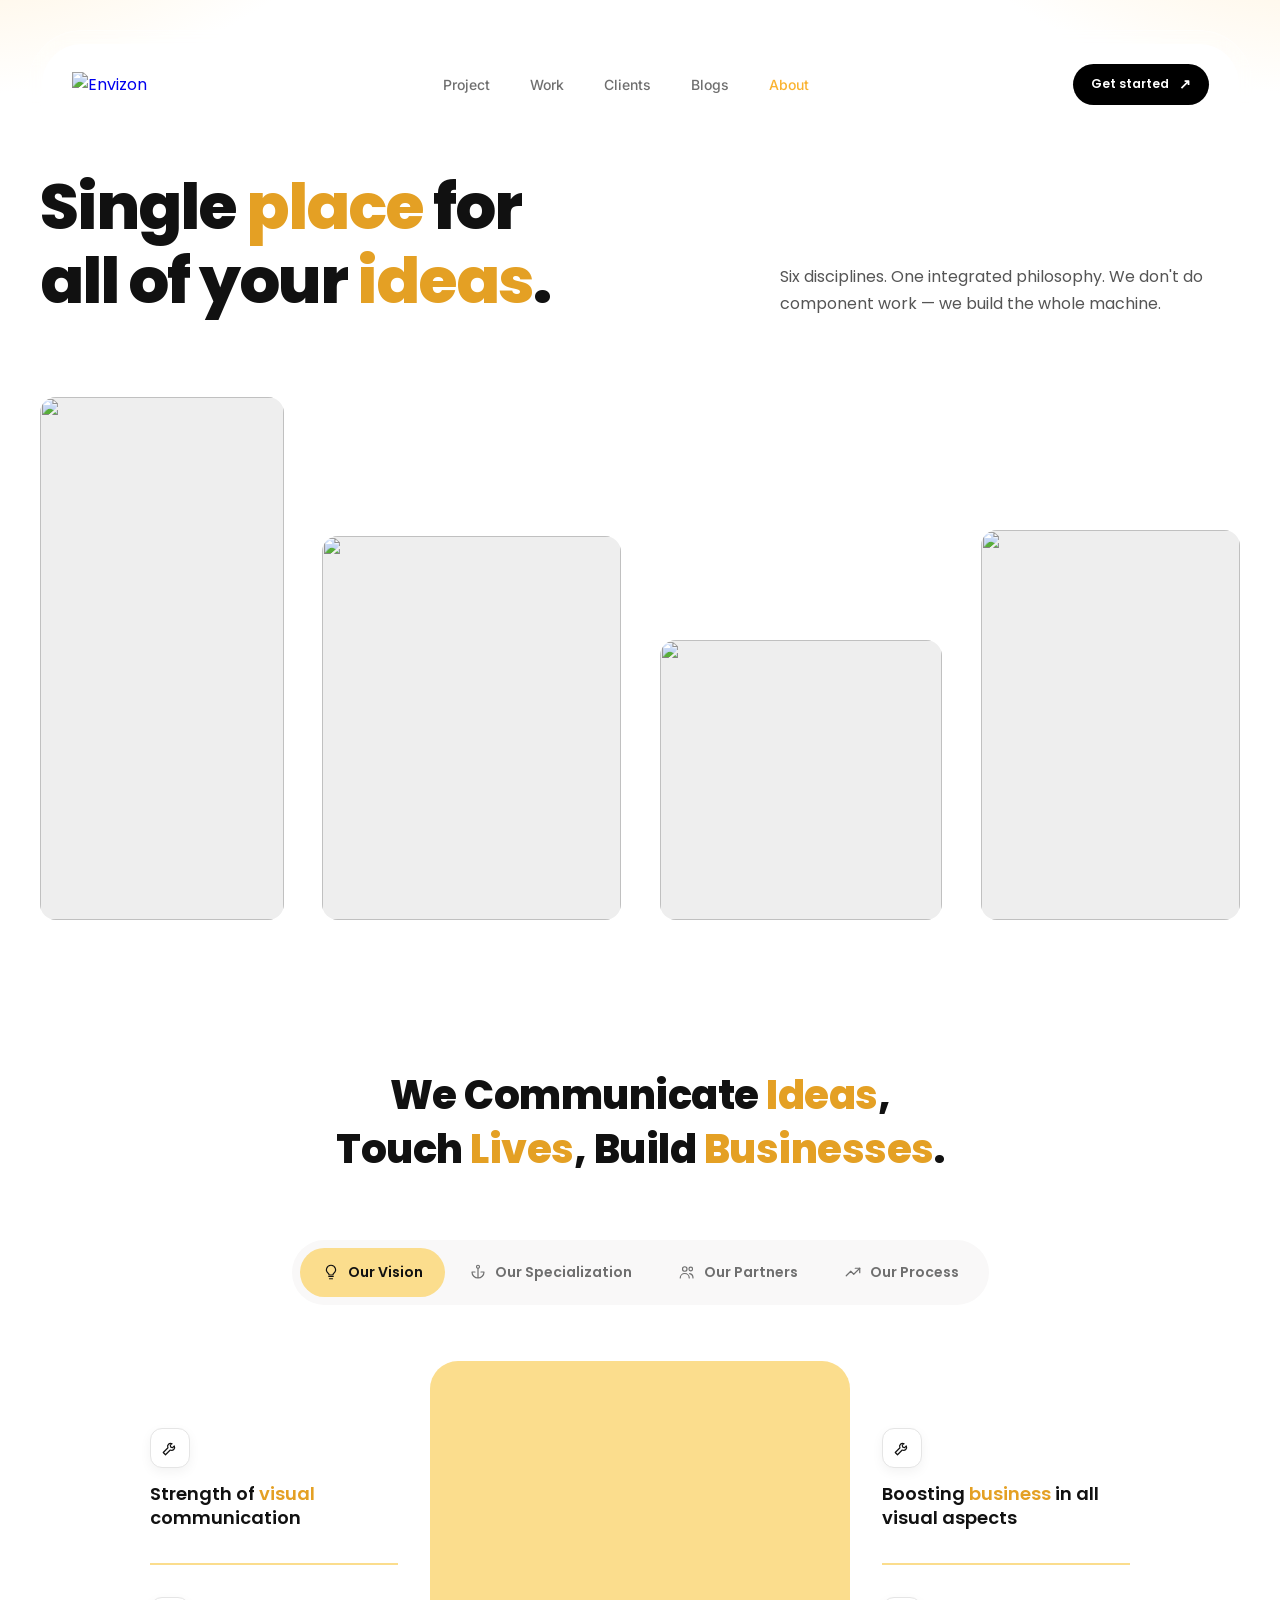
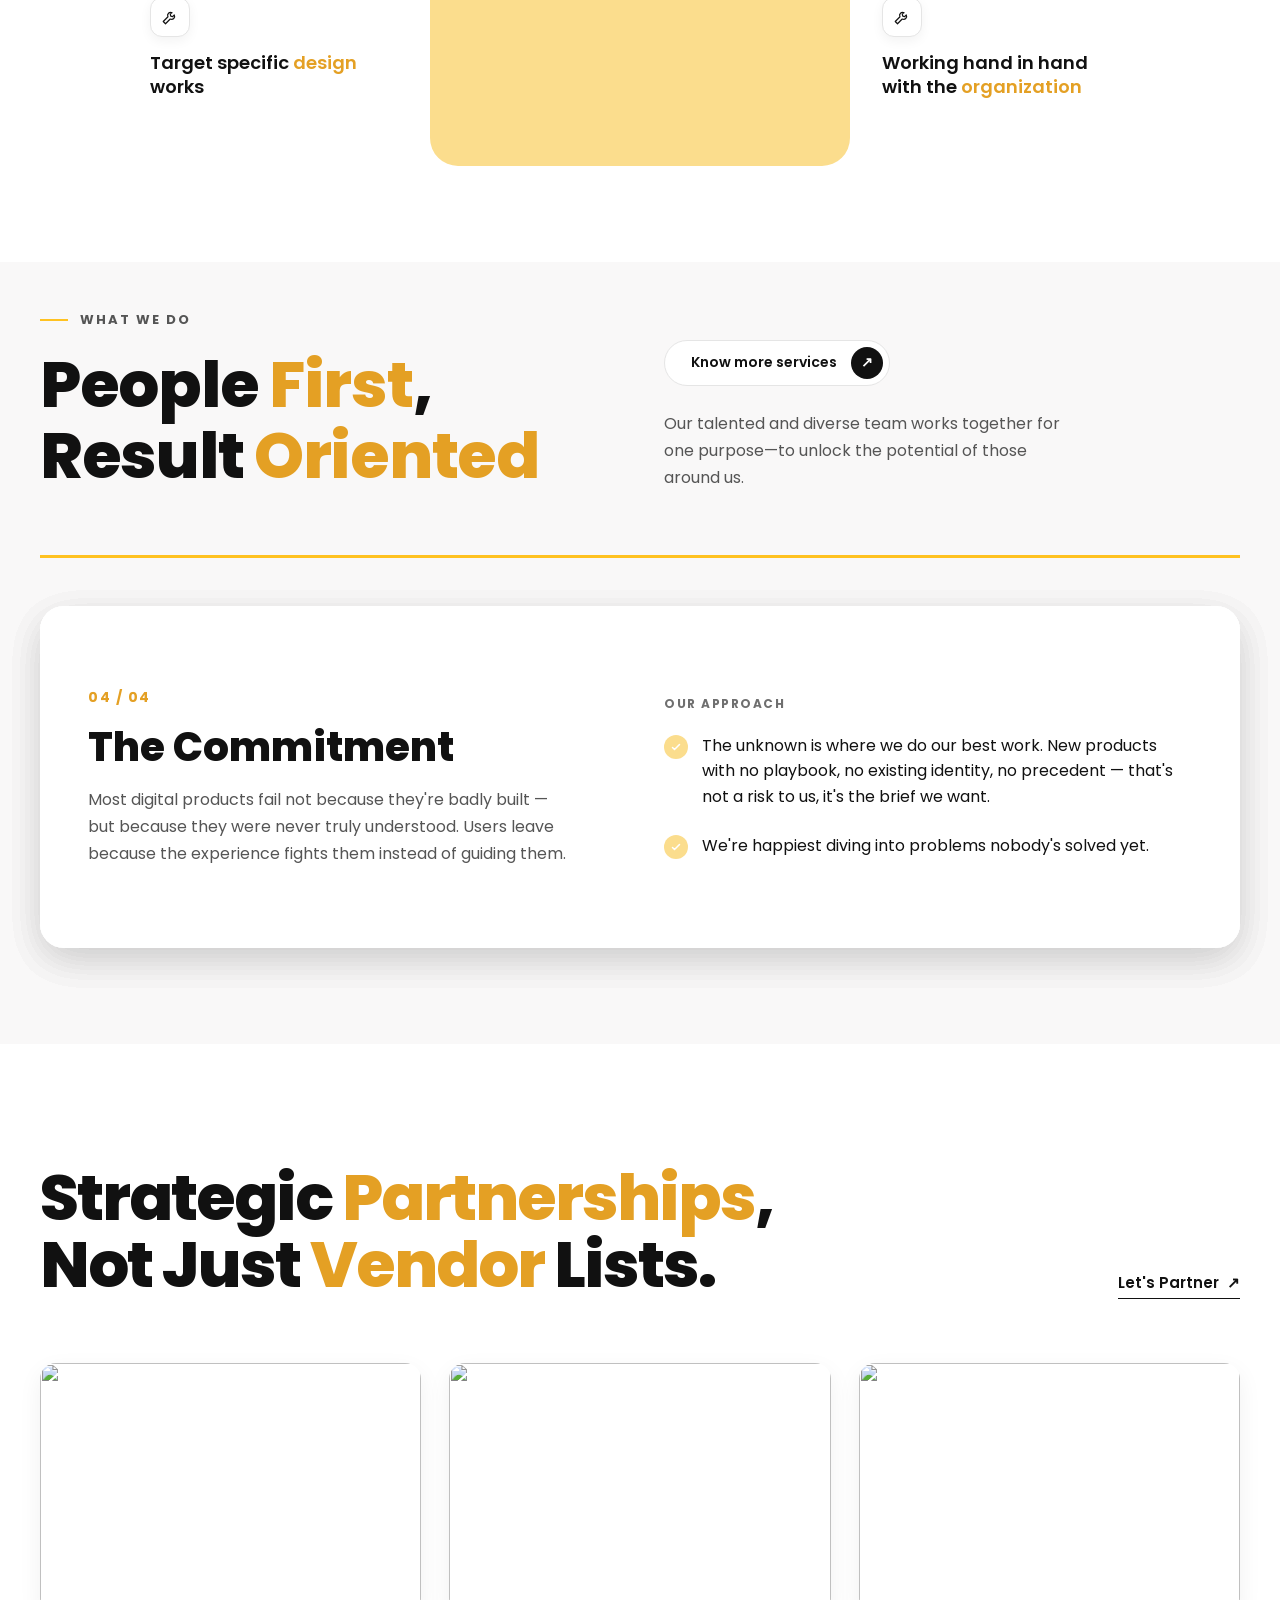
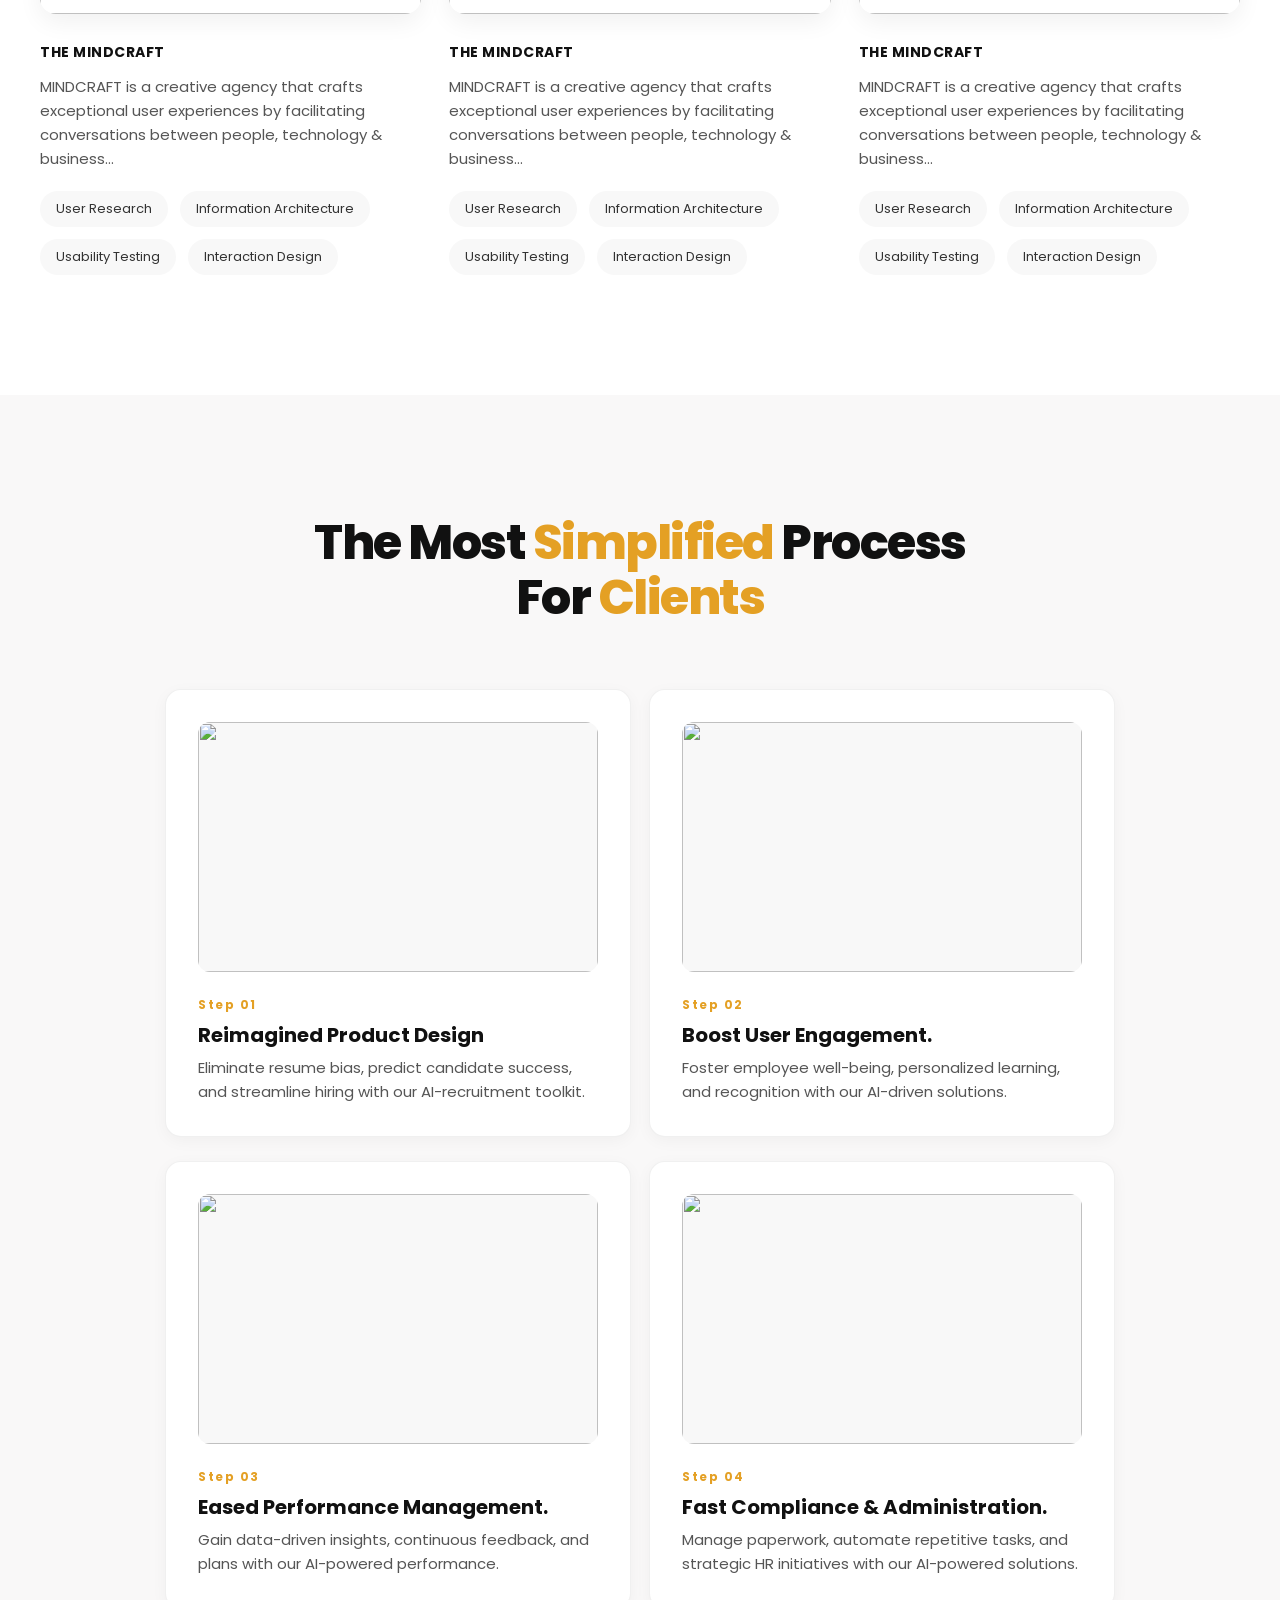
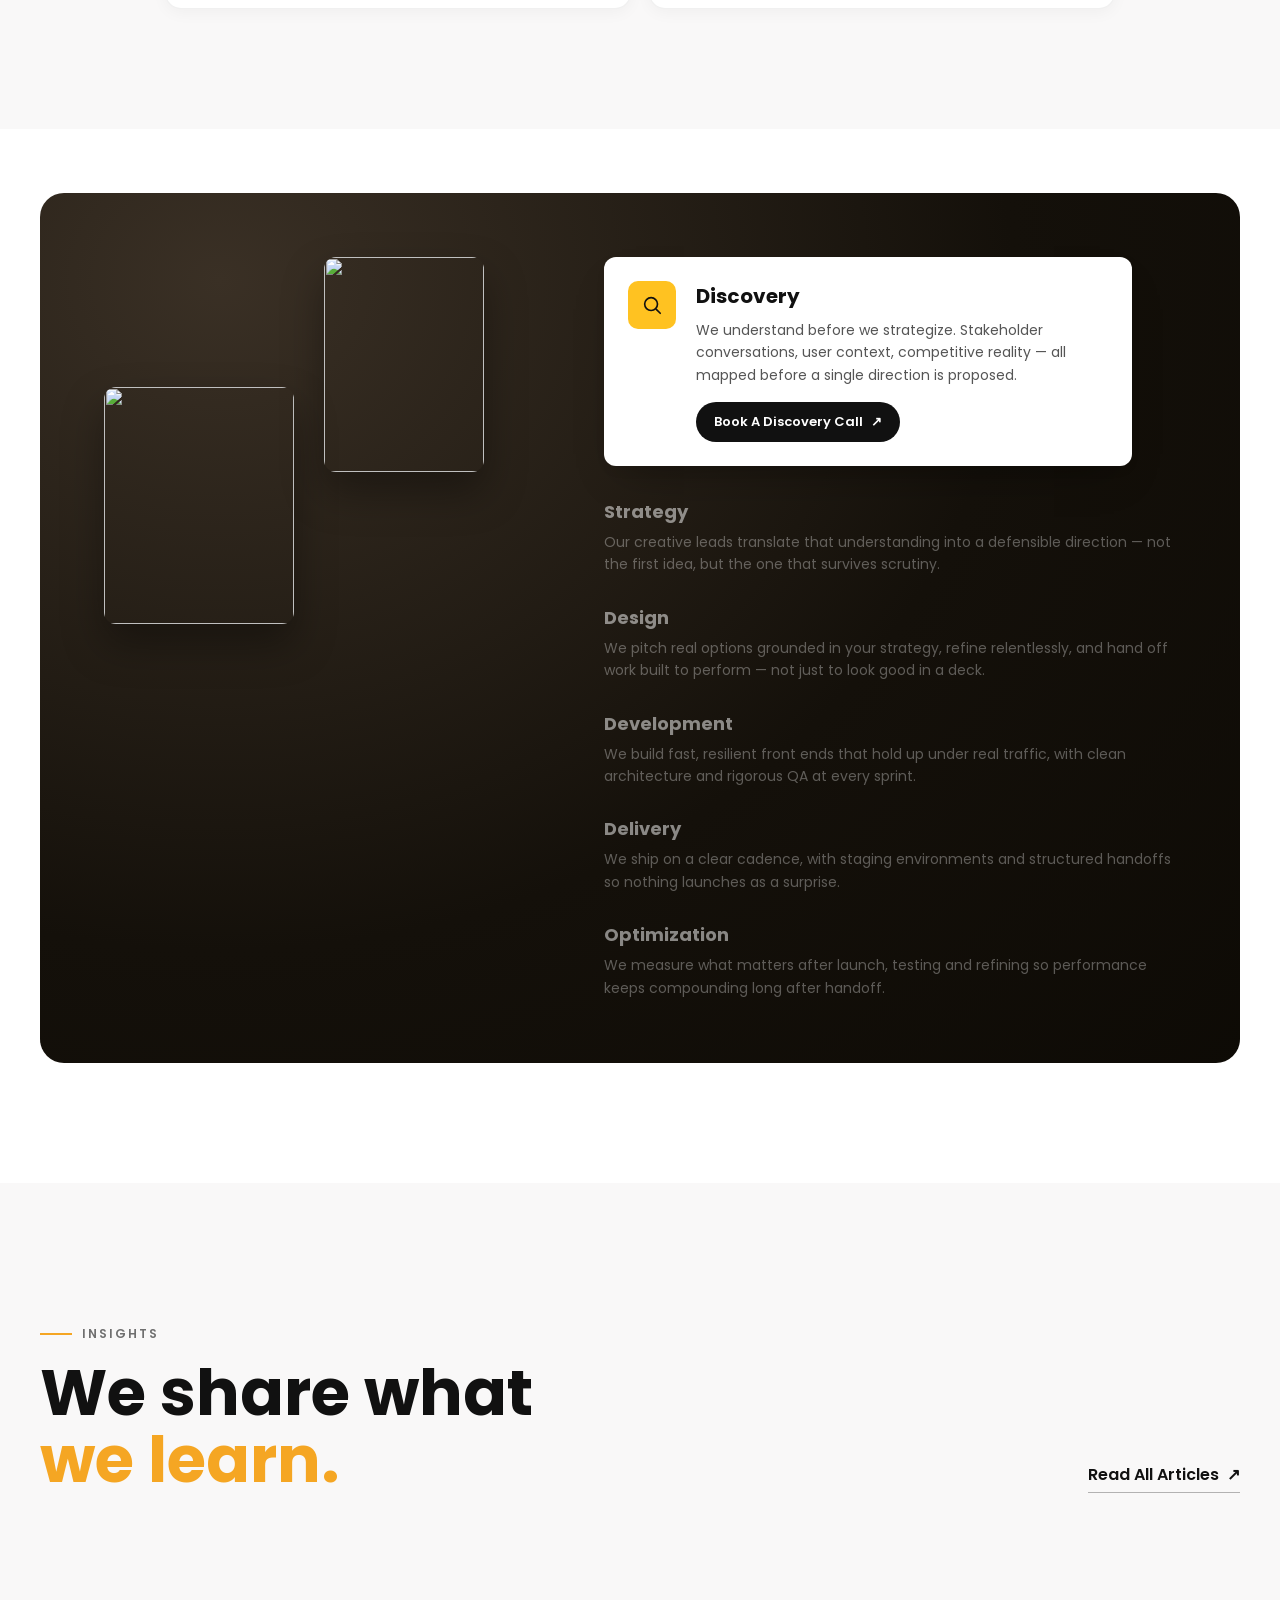
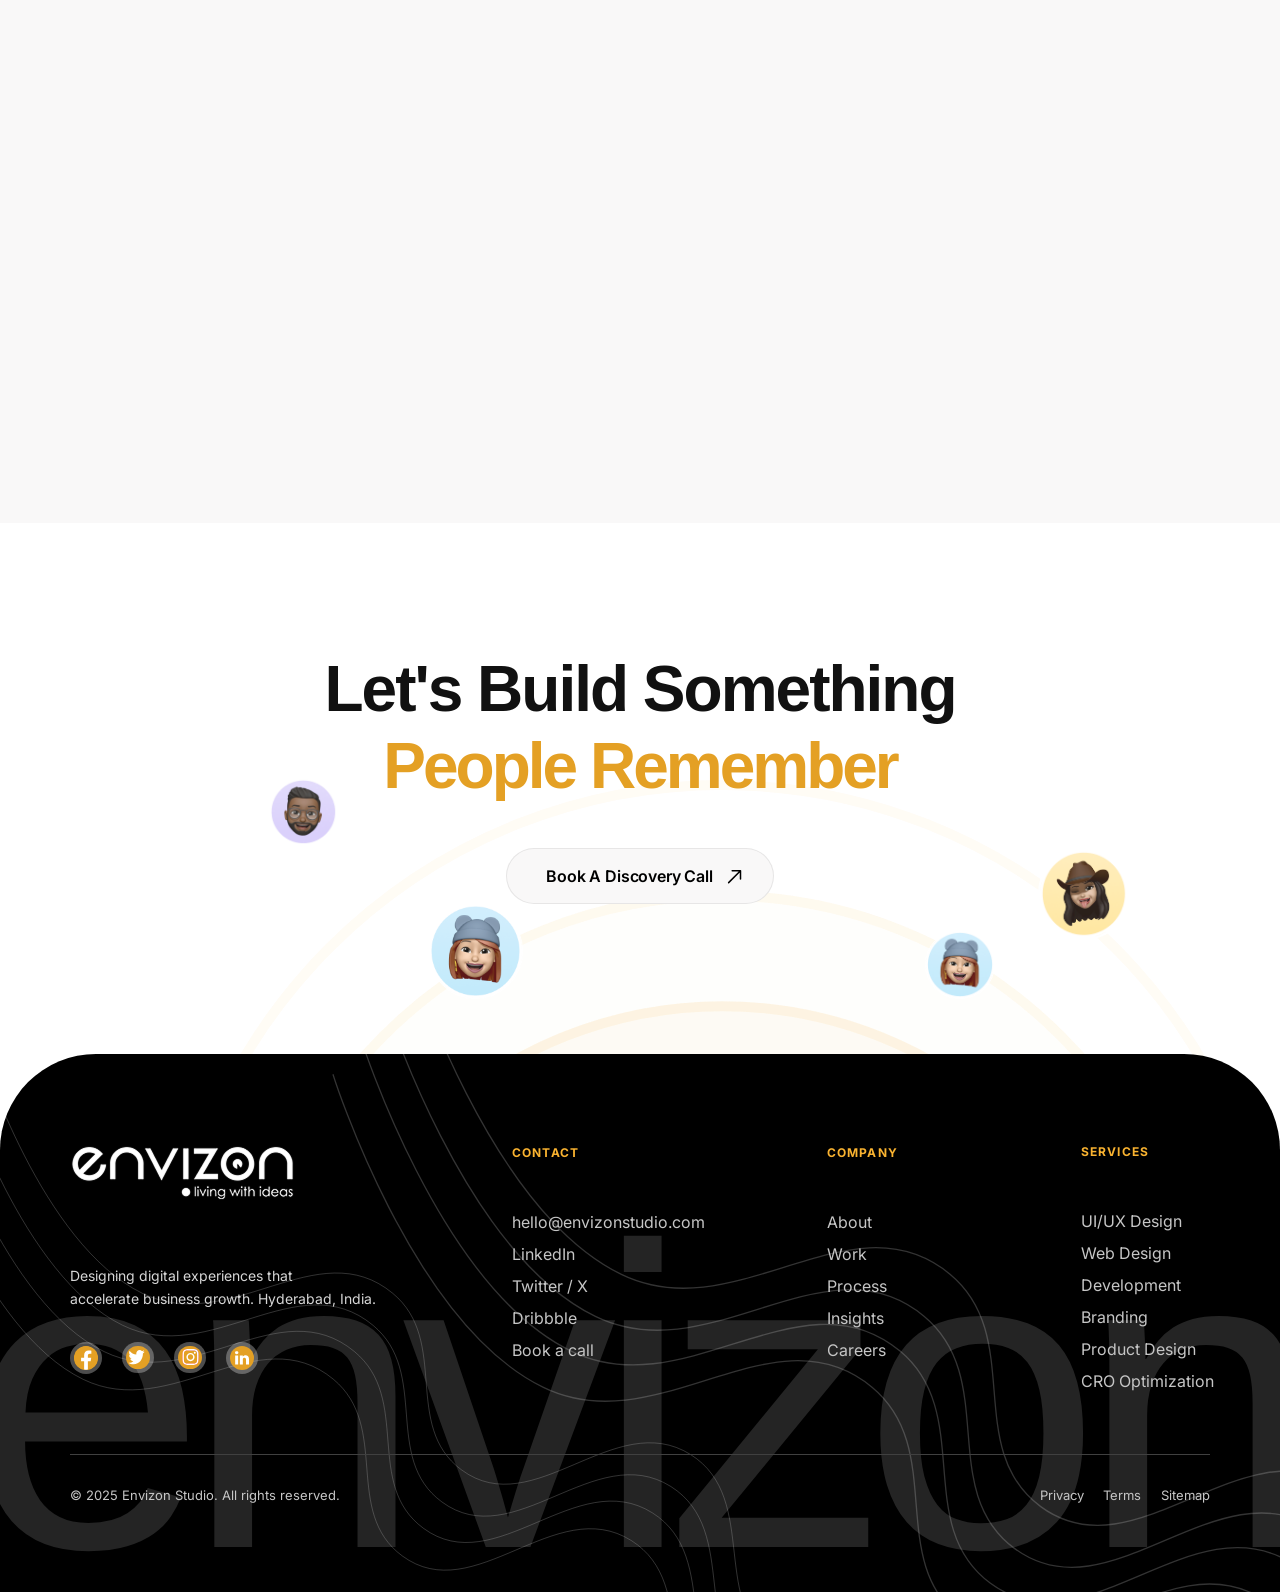
==== commit 073acc7a: "new header ,footer , file rename from services to projectsMerge branch 'main' of https://github.com/" ====
--- a/about.html
+++ b/about.html
@@ -37,7 +37,7 @@
           href="assets/css/base/services-variables.css">
 
     <link rel="stylesheet"
-          href="assets/css/components/navbar.css">
+          href="css/header.css">
 
     <link rel="stylesheet"
           href="assets/css/components/about-hero.css">
@@ -61,7 +61,7 @@
           href="assets/css/components/services-cta.css">
 
     <link rel="stylesheet"
-          href="assets/css/components/services-footer.css">
+          href="css/footer.css">
 
     <link rel="stylesheet"
           href="assets/css/components/insights.css">
@@ -69,104 +69,7 @@
 </head>
 
 <body>
-<header class="header">
-
-    <div class="navbar-wrapper">
-
-        <nav class="navbar">
-
-            <div class="logo">
-
-                <a href="index.html">
-                    <img
-                        src="assets/images/logoenv.png"
-                        alt="Envizon">
-                </a>
-
-            </div>
-
-            <ul class="nav-links">
-
-                <li><a href="services.html">Services</a></li>
-                <li><a href="#">Work</a></li>
-                <li><a href="#">Clients</a></li>
-                <li><a href="#">Blogs</a></li>
-                <li><a class="active" href="about.html">About</a></li>
-
-            </ul>
-
-            <div class="navbar-actions">
-
-                <a href="#" class="header-btn">
-
-                    Get started
-
-                    <span>↗</span>
-
-                </a>
-
-                <button type="button"
-                        class="nav-toggle"
-                        aria-label="Toggle navigation menu"
-                        aria-expanded="false"
-                        aria-controls="mobile-sidebar">
-
-                    <span class="nav-toggle-bar"></span>
-                    <span class="nav-toggle-bar"></span>
-                    <span class="nav-toggle-bar"></span>
-
-                </button>
-
-            </div>
-
-        </nav>
-
-    </div>
-
-</header>
-
-<div class="sidebar-overlay" id="sidebarOverlay"></div>
-
-<aside class="mobile-sidebar"
-       id="mobile-sidebar"
-       role="dialog"
-       aria-modal="true"
-       aria-label="Mobile navigation"
-       aria-hidden="true"
-       tabindex="-1">
-
-    <div class="mobile-sidebar-header">
-
-        <div class="logo">
-            <img src="assets/images/logoenv.png" alt="Envizon">
-        </div>
-
-        <button type="button" class="sidebar-close" aria-label="Close navigation menu">
-            <span class="sidebar-close-bar"></span>
-            <span class="sidebar-close-bar"></span>
-        </button>
-
-    </div>
-
-    <ul class="mobile-nav-links">
-
-        <li><a href="services.html">Services</a></li>
-        <li><a href="#">Work</a></li>
-        <li><a href="#">Clients</a></li>
-        <li><a href="#">Blogs</a></li>
-        <li><a class="active" href="about.html">About</a></li>
-
-    </ul>
-
-    <a href="#" class="header-btn mobile-sidebar-cta">
-
-        Get started
-
-        <span>↗</span>
-
-    </a>
-
-</aside>
+<header class="header"></header>
 
 <!-- Single place for all of your ideas — hero -->
 <section class="about-hero" aria-label="Single place for all of your ideas">
@@ -830,178 +733,13 @@
       </div>
     </div>
   </section>
-<footer class="footer">
-    <div class="footer-graphic-area">
-      <img
-        class="footer-graphic-area-child"
-        alt=""
-        src="assets/images/services/Group-20873272081.svg"
-      />
-
-      <img
-        class="footer-graphic-area-item"
-        loading="lazy"
-        alt=""
-        src="assets/images/services/Group-2087327209.svg"
-      />
-    </div>
-    <h1 class="envizon">envizon</h1>
-    <div class="footer-info-block-parent">
-      <div class="footer-info-block">
-        <div class="footer-brand">
-          <img
-            class="mask-group-icon"
-            alt=""
-            src="assets/images/services/Mask-group@2x.png"
-          />
-
-          <div class="container-parent">
-            <div class="container2">
-              <div class="designing-digital-experiences">
-                Designing digital experiences that<br />accelerate
-                business growth. Hyderabad, India.
-              </div>
-            </div>
-            <div class="social-icons-block">
-              <div class="social-icon-wrapper">
-                <img
-                  class="facebook-icon"
-                  loading="lazy"
-                  alt=""
-                  src="assets/images/services/Facebook.svg"
-                />
-              </div>
-              <div class="twitter-link-wrapper">
-                <div class="twitter-icon-container">
-                  <div class="twitter">
-                    <img
-                      class="vector-icon"
-                      alt=""
-                      src="assets/images/services/Vector.svg"
-                    />
-                  </div>
-                </div>
-              </div>
-              <div class="twitter-link-wrapper">
-                <div class="twitter-icon-container">
-                  <img
-                    class="instagram-icon"
-                    loading="lazy"
-                    alt=""
-                    src="assets/images/services/Instagram.svg"
-                  />
-                </div>
-              </div>
-              <div class="twitter-link-wrapper">
-                <div class="linkedin-logo-wrapper">
-                  <img
-                    class="linkedin-logo-icon"
-                    alt=""
-                    src="assets/images/services/LinkedIn-logo.svg"
-                  />
-                </div>
-              </div>
-            </div>
-          </div>
-        </div>
-        <div class="footer-navigation-grid">
-          <div class="container3">
-            <div class="container2">
-              <b class="contact">Contact</b>
-            </div>
-            <div class="container5">
-              <div class="container2">
-                <div class="helloenvizonstudiocom">
-                  hello@envizonstudio.com
-                </div>
-              </div>
-              <div class="container2">
-                <div class="helloenvizonstudiocom">LinkedIn</div>
-              </div>
-              <div class="container2">
-                <div class="helloenvizonstudiocom">Twitter / X</div>
-              </div>
-              <div class="container2">
-                <div class="helloenvizonstudiocom">Dribbble</div>
-              </div>
-              <div class="container2">
-                <div class="helloenvizonstudiocom">Book a call</div>
-              </div>
-            </div>
-          </div>
-          <div class="container6">
-            <div class="container2">
-              <b class="contact">Company</b>
-            </div>
-            <div class="container5">
-              <div class="container2">
-                <div class="helloenvizonstudiocom">About</div>
-              </div>
-              <div class="container2">
-                <div class="helloenvizonstudiocom">Work</div>
-              </div>
-              <div class="container2">
-                <div class="helloenvizonstudiocom">Process</div>
-              </div>
-              <div class="container2">
-                <div class="helloenvizonstudiocom">Insights</div>
-              </div>
-              <div class="container2">
-                <div class="helloenvizonstudiocom">Careers</div>
-              </div>
-            </div>
-          </div>
-          <div class="container9">
-            <div class="container2">
-              <b class="contact">Services</b>
-            </div>
-            <div class="container5">
-              <div class="container2">
-                <div class="helloenvizonstudiocom">UI/UX Design</div>
-              </div>
-              <div class="container2">
-                <div class="helloenvizonstudiocom">Web Design</div>
-              </div>
-              <div class="container2">
-                <div class="helloenvizonstudiocom">Development</div>
-              </div>
-              <div class="container2">
-                <div class="helloenvizonstudiocom">Branding</div>
-              </div>
-              <div class="container2">
-                <div class="helloenvizonstudiocom">Product Design</div>
-              </div>
-              <div class="container2">
-                <div class="cro-optimization">CRO Optimization</div>
-              </div>
-            </div>
-          </div>
-        </div>
-      </div>
-      <div class="horizontalborder">
-        <div class="link2">
-          <div class="envizon-studio-all">
-            &copy; 2025 Envizon Studio. All rights reserved.
-          </div>
-        </div>
-        <div class="container13">
-          <div class="link23">
-            <div class="privacy">Privacy</div>
-          </div>
-          <div class="link23">
-            <div class="envizon-studio-all">Terms</div>
-          </div>
-          <div class="link23">
-            <div class="privacy">Sitemap</div>
-          </div>
-        </div>
-      </div>
-    </div>
-  </footer>
+<footer class="footer"></footer>
 </div>
 
 <script src="https://cdnjs.cloudflare.com/ajax/libs/gsap/3.12.5/gsap.min.js"></script>
 <script src="https://cdnjs.cloudflare.com/ajax/libs/gsap/3.12.5/ScrollTrigger.min.js"></script>
+<script type="module" src="js/header.js"></script>
+<script type="module" src="js/footer.js"></script>
 <script type="module" src="assets/js/main.js"></script>
 <script type="module">
     import { initAboutCommunication } from './assets/js/components/about-communication.js';
--- a/css/header.css
+++ b/css/header.css
@@ -0,0 +1,319 @@
+/* HEADER */
+
+.header{
+    position:absolute;
+    top:30px;
+    left:0;
+    width:100%;
+    z-index:1000;
+}
+
+.header.is-sticky{
+    position:fixed;
+    top:0;
+    left:50%;
+    transform:translateX(-50%);
+    width:100%;
+    z-index:9999;
+}
+
+.navbar-wrapper{
+    position:relative;
+    width:calc(100% - 32px);
+    max-width:1225px;
+    height:108px;
+    margin:0 auto;
+    padding:13px;
+    border-radius:100px;
+    background:rgba(255,255,255,.10);
+    backdrop-filter:blur(15px);
+    border:1px solid rgba(255,255,255,.35);
+    display:flex;
+    align-items:center;
+    justify-content:center;
+}
+
+.navbar{
+    width:100%;
+    height:100%;
+    background:#ffffff;
+    border-radius:100px;
+    display:flex;
+    align-items:center;
+    justify-content:space-between;
+    padding:0 30px;
+}
+
+/* logo */
+
+.logo img{
+    width:108px;
+}
+
+/* desktop nav links */
+
+.nav-links{
+    display:flex;
+    gap:40px;
+}
+
+.nav-links a{
+    font-family:'Inter',sans-serif;
+    font-size:14px;
+    font-weight:500;
+    color:var(--text-muted);
+    transition:var(--transition-fast);
+}
+
+.nav-links a.active{
+    color:var(--accent);
+}
+
+@media(hover:hover) and (pointer:fine){
+    .nav-links a:hover{
+        color:var(--accent);
+    }
+}
+
+/* right-side actions (CTA + mobile toggle) */
+
+.navbar-actions{
+    display:flex;
+    align-items:center;
+    gap:var(--space-sm);
+}
+
+.header-btn{
+    width:136px;
+    height:41px;
+    border-radius:var(--radius-pill);
+    background:#000;
+    color:#fff;
+    display:flex;
+    align-items:center;
+    justify-content:center;
+    gap:10px;
+    font-size:12px;
+    font-weight:600;
+    flex-shrink:0;
+}
+
+.header-btn span{
+    font-size:14px;
+}
+
+/* mobile hamburger toggle */
+
+.nav-toggle{
+    display:none;
+    flex-direction:column;
+    justify-content:center;
+    align-items:center;
+    gap:5px;
+    width:36px;
+    height:36px;
+    background:transparent;
+    border:none;
+    cursor:pointer;
+    padding:0;
+    flex-shrink:0;
+}
+
+.nav-toggle-bar{
+    display:block;
+    width:20px;
+    height:2px;
+    border-radius:2px;
+    background:#111;
+    transition:transform var(--transition-fast),opacity var(--transition-fast);
+}
+
+.nav-toggle.is-open .nav-toggle-bar:nth-child(1){
+    transform:translateY(7px) rotate(45deg);
+}
+
+.nav-toggle.is-open .nav-toggle-bar:nth-child(2){
+    opacity:0;
+}
+
+.nav-toggle.is-open .nav-toggle-bar:nth-child(3){
+    transform:translateY(-7px) rotate(-45deg);
+}
+
+/* ============================= */
+/* MOBILE / TABLET OFF-CANVAS NAV */
+/* ============================= */
+
+/* dimmed backdrop behind the sidebar */
+.sidebar-overlay{
+    position:fixed;
+    inset:0;
+    background:rgba(17,17,17,.45);
+    opacity:0;
+    visibility:hidden;
+    transition:opacity var(--transition-base),visibility var(--transition-base);
+    z-index:1998;
+}
+
+.sidebar-overlay.is-open{
+    opacity:1;
+    visibility:visible;
+}
+
+/* the right-side sliding panel */
+.mobile-sidebar{
+    position:fixed;
+    top:0;
+    right:0;
+    width:var(--sidebar-width);
+    height:100%;
+    height:100dvh;
+    background:#fff;
+    box-shadow:-20px 0 60px rgba(0,0,0,.2);
+    padding:var(--space-lg) var(--space-md);
+    display:flex;
+    flex-direction:column;
+    transform:translateX(100%);
+    transition:transform var(--transition-base) cubic-bezier(.4,0,.2,1);
+    z-index:1999;
+    overflow-y:auto;
+}
+
+.mobile-sidebar.is-open{
+    transform:translateX(0);
+}
+
+.mobile-sidebar-header{
+    display:flex;
+    align-items:center;
+    justify-content:space-between;
+    flex-shrink:0;
+    margin-bottom:var(--space-lg);
+}
+
+.mobile-sidebar-header .logo img{
+    width:96px;
+}
+
+.sidebar-close{
+    position:relative;
+    width:36px;
+    height:36px;
+    border-radius:50%;
+    border:1px solid var(--border-light);
+    background:#fff;
+    cursor:pointer;
+    flex-shrink:0;
+    transition:border-color var(--transition-fast);
+}
+
+.sidebar-close-bar{
+    position:absolute;
+    top:50%;
+    left:50%;
+    width:16px;
+    height:2px;
+    background:#111;
+    border-radius:2px;
+    transition:background var(--transition-fast);
+}
+
+.sidebar-close-bar:first-child{
+    transform:translate(-50%,-50%) rotate(45deg);
+}
+
+.sidebar-close-bar:last-child{
+    transform:translate(-50%,-50%) rotate(-45deg);
+}
+
+@media(hover:hover) and (pointer:fine){
+    .sidebar-close:hover{
+        border-color:var(--accent);
+    }
+
+    .sidebar-close:hover .sidebar-close-bar{
+        background:var(--accent);
+    }
+}
+
+.mobile-nav-links{
+    display:flex;
+    flex-direction:column;
+    flex:1;
+}
+
+.mobile-nav-links a{
+    display:block;
+    font-family:'Inter',sans-serif;
+    font-size:16px;
+    font-weight:500;
+    color:var(--text-muted);
+    padding:16px 4px;
+    border-bottom:1px solid #f0f0f0;
+    transition:color var(--transition-fast),padding-left var(--transition-fast);
+}
+
+.mobile-nav-links a.active,
+.mobile-nav-links a:focus-visible{
+    color:var(--accent);
+    padding-left:var(--space-2xs);
+}
+
+@media(hover:hover) and (pointer:fine){
+    .mobile-nav-links a:hover{
+        color:var(--accent);
+        padding-left:var(--space-2xs);
+    }
+}
+
+.mobile-sidebar-cta{
+    width:100%;
+    flex-shrink:0;
+    margin-top:var(--space-md);
+}
+
+@media(max-width:1024px){
+    .nav-links{
+        display:none;
+    }
+
+    .nav-toggle{
+        display:flex;
+        /* touch-friendly hit area (WCAG 2.5.5) without enlarging the icon itself */
+        width:44px;
+        height:44px;
+    }
+
+    .sidebar-close{
+        width:44px;
+        height:44px;
+    }
+
+    /* the CTA moves into the sidebar; keep only logo + hamburger in the top bar */
+    .navbar-actions .header-btn{
+        display:none;
+    }
+}
+
+@media(min-width:1025px){
+    .mobile-sidebar,
+    .sidebar-overlay{
+        display:none;
+    }
+}
+
+@media(max-width:480px){
+    .navbar{
+        padding:0 16px;
+    }
+
+    .logo img{
+        width:84px;
+    }
+
+    .mobile-sidebar{
+        width:100%;
+        max-width:340px;
+        padding:var(--space-md) var(--space-sm);
+    }
+}
--- a/css/footer.css
+++ b/css/footer.css
@@ -0,0 +1,454 @@
+/* SERVICES PAGE — footer */
+
+.footer {
+  position: relative;
+  overflow: hidden;
+  z-index: 1;
+  text-align: left;
+  font-size: 429.4px;
+  color: rgba(214, 214, 214, 0.17);
+  font-family: var(--font-satoshi);
+  display: flex;
+  min-height: 531px;
+  height: auto;
+  padding: clamp(56px, 7vw, 100px) clamp(20px, 5.5vw, 80px);
+  border-radius: clamp(42px, 7.5vw, 108px) clamp(42px, 7.5vw, 108px) 0 0;
+  background-color: var(--color-black);
+  align-self: stretch;
+  width: 100%;
+  gap: var(--gap-60);
+  box-sizing: border-box;
+}
+
+.footer-graphic-area {
+  display: block;
+  width: var(--width-1440);
+  height: 622.8px;
+  gap: var(--gap-0);
+  align-items: flex-start;
+  transform: rotate(0deg);
+  position: absolute;
+  top: -93.3px;
+  left: 0;
+  flex-shrink: 0;
+}
+
+.footer-graphic-area-child {
+  position: absolute;
+  top: 93.7px;
+  left: -77.7px;
+  flex-shrink: 0;
+  display: block;
+  width: 1081.6px;
+  height: 694.5px;
+}
+
+.footer-graphic-area-item {
+  position: absolute;
+  top: 0;
+  left: 331.6px;
+  z-index: 1;
+  flex-shrink: 0;
+  display: block;
+  width: 1421.3px;
+  height: 912.5px;
+}
+
+.envizon {
+  font-weight: 500;
+  letter-spacing: -0.05em;
+  line-height: 34.7px;
+  display: block;
+  width: 1567.4px;
+  height: 327.1px;
+  margin: 0;
+  position: absolute;
+  bottom: -115.7px;
+  left: calc(50% - 672.8px);
+  font-size: inherit;
+  font-family: inherit;
+  align-items: center;
+  z-index: 2;
+  flex-shrink: 0;
+  color: rgba(214, 214, 214, 0.17) !important;
+}
+
+.footer-info-block-parent {
+  display: flex;
+  height: auto;
+  flex-direction: column;
+  gap: 49px;
+  align-items: flex-start;
+  max-width: 100%;
+  position: relative;
+  top: auto;
+  left: auto;
+  z-index: 3;
+  width: min(1196px, 100%);
+  margin: 0 auto;
+  flex-shrink: 0;
+  font-size: var(--fs-14);
+  color: var(--color-lightgray-100);
+  font-family: var(--font-inter);
+}
+
+.footer-info-block {
+  align-self: stretch;
+  gap: clamp(40px, 8vw, 135px);
+  width: 100%;
+  height: auto;
+  display: flex;
+  align-items: flex-start;
+  max-width: 100%;
+}
+
+.footer-brand {
+  display: flex;
+  align-items: flex-start;
+  max-width: 100%;
+  height: 261px;
+  width: 339px;
+  flex-direction: column;
+  padding: 0 var(--padding-0) 0;
+  box-sizing: border-box;
+  gap: 62px;
+}
+
+.mask-group-icon {
+  position: relative;
+  object-fit: contain;
+  flex-shrink: 0;
+  display: block;
+  width: 225px;
+  height: var(--height-58);
+}
+
+.container-parent {
+  gap: var(--gap-32);
+  flex-shrink: 0;
+  align-self: stretch;
+  display: flex;
+  flex-direction: column;
+  align-items: flex-start;
+  width: 100%;
+  height: auto;
+}
+
+.container2 {
+  align-self: stretch;
+  display: flex;
+  flex-direction: column;
+  align-items: flex-start;
+  width: 100%;
+  height: auto;
+  gap: var(--gap-0);
+}
+
+.designing-digital-experiences {
+  align-self: stretch;
+  position: relative;
+  line-height: var(--lh-23_1);
+}
+
+.social-icons-block {
+  display: flex;
+  align-items: flex-start;
+  gap: var(--gap-20);
+  width: auto;
+  align-self: unset;
+  height: auto;
+  flex-direction: row;
+  justify-content: flex-start;
+}
+
+.social-icon-wrapper {
+  border-radius: var(--br-100);
+  background-color: var(--color-gray-2500);
+  display: flex;
+  align-items: center;
+  padding: var(--padding-4);
+  box-sizing: border-box;
+  width: auto;
+  align-self: unset;
+  height: auto;
+  gap: var(--gap-8);
+  flex-direction: row;
+  justify-content: flex-start;
+}
+
+.facebook-icon {
+  position: relative;
+  background-color: var(--test-roan-six-87vercelapp-Fire-Bush);
+  display: block;
+  width: var(--width-24);
+  height: var(--height-24);
+  gap: var(--gap-0);
+  border-radius: 50px;
+}
+
+.twitter-link-wrapper {
+  width: var(--width-32);
+  border-radius: var(--br-100);
+  background-color: var(--color-gray-2500);
+  display: flex;
+  align-items: center;
+  padding: var(--padding-4);
+  box-sizing: border-box;
+  height: auto;
+  gap: var(--gap-8);
+  flex-direction: row;
+  justify-content: flex-start;
+}
+
+.twitter-icon-container {
+  width: var(--width-23_8);
+  border-radius: var(--br-74_4);
+  background-color: var(--test-roan-six-87vercelapp-Fire-Bush);
+  align-items: center;
+  justify-content: center;
+  padding: var(--padding-2_98) var(--padding-2);
+  height: auto;
+  display: flex;
+  gap: var(--gap-5_95);
+  box-sizing: border-box;
+  flex-direction: row;
+}
+
+.twitter {
+  display: flex;
+  gap: var(--gap-5_95);
+  box-sizing: border-box;
+  width: auto;
+  height: auto;
+  flex-direction: column;
+  align-items: flex-start;
+  border-radius: 4.5px;
+  padding: 1.49px var(--padding-0);
+  flex: 1;
+  overflow: hidden;
+  max-width: 100%;
+  justify-content: flex-start;
+}
+
+.vector-icon {
+  width: var(--width-17);
+  height: 14.3px;
+  position: relative;
+}
+
+.instagram-icon {
+  position: relative;
+  display: block;
+  width: var(--width-17);
+  height: 17px;
+  gap: var(--gap-0);
+}
+
+.linkedin-logo-wrapper {
+  height: var(--height-24);
+  width: var(--width-24);
+  border-radius: var(--br-74_4);
+  background-color: var(--test-roan-six-87vercelapp-Fire-Bush);
+  display: flex;
+  align-items: center;
+  justify-content: center;
+  padding: var(--padding-2_98) var(--padding-2);
+  box-sizing: border-box;
+  gap: var(--gap-5_95);
+  flex-direction: row;
+}
+
+.linkedin-logo-icon {
+  height: var(--height-14);
+  width: var(--width-14);
+  position: relative;
+}
+
+.footer-navigation-grid {
+  display: flex;
+  flex: 1;
+  height: auto;
+  gap: clamp(32px, 7vw, 127px);
+  align-items: center;
+  justify-content: space-between;
+  min-width: 469px;
+  font-size: var(--fs-12);
+  color: var(--color-goldenrod-100);
+}
+
+.container3 {
+  width: 200px;
+  display: flex;
+  flex-direction: column;
+  align-items: flex-start;
+  padding: var(--padding-0) var(--padding-0) var(--padding-29);
+  box-sizing: border-box;
+  gap: var(--gap-52);
+  height: auto;
+}
+
+.contact {
+  font-weight: 700;
+  letter-spacing: var(--ls-1_2);
+  display: block;
+  position: relative;
+  text-transform: uppercase;
+  align-self: stretch;
+  width: 100%;
+  height: auto;
+}
+
+.container5 {
+  align-self: stretch;
+  width: 100%;
+  height: auto;
+  display: flex;
+  flex-direction: column;
+  gap: var(--gap-12);
+  align-items: flex-start;
+  font-size: var(--fs-16);
+  color: var(--color-silver);
+}
+
+.helloenvizonstudiocom {
+  display: block;
+  width: auto;
+  align-self: unset;
+  height: auto;
+  position: relative;
+}
+
+.container6 {
+  width: var(--width-139);
+  padding: var(--padding-0) var(--padding-0) var(--padding-29);
+  box-sizing: border-box;
+}
+
+.container6,
+.container9 {
+  display: flex;
+  flex-direction: column;
+  align-items: flex-start;
+  gap: var(--gap-52);
+  height: auto;
+}
+
+.container9 {
+  width: 129px;
+}
+
+.cro-optimization {
+  display: block;
+  width: auto;
+  align-self: unset;
+  height: auto;
+  white-space: nowrap;
+  position: relative;
+  flex-shrink: 0;
+}
+
+.horizontalborder {
+  display: flex;
+  align-self: stretch;
+  width: 100%;
+  height: auto;
+  gap: 24px;
+  align-items: center;
+  justify-content: space-between;
+  padding: var(--padding-32) var(--padding-0) var(--padding-0);
+  box-sizing: border-box;
+  flex-wrap: wrap;
+  border-top: 1px solid var(--color-darkslategray-200);
+  font-size: var(--fs-13);
+  color: var(--color-silver);
+}
+
+.envizon-studio-all {
+  display: block;
+  width: auto;
+  align-self: unset;
+  height: auto;
+  position: relative;
+}
+
+.container13 {
+  gap: 19.5px;
+  align-self: unset;
+  display: flex;
+  align-items: flex-start;
+  width: auto;
+  height: auto;
+}
+
+.link23 {
+  display: flex;
+  align-items: flex-start;
+  width: auto;
+  height: auto;
+  align-self: stretch;
+  flex-direction: column;
+  gap: var(--gap-0);
+}
+
+.privacy {
+  position: relative;
+}
+
+@media screen and (max-width: 1200px) {
+  .footer {
+    height: auto;
+    min-height: 531px;
+  }
+
+  .footer-info-block {
+    flex-wrap: wrap;
+  }
+
+  .footer-brand {
+    flex: 1;
+  }
+}
+
+/* the giant "envizon" wordmark is a purely decorative background flourish
+   tuned to the desktop footer's fixed proportions; below 1024px the footer
+   content reflows to variable heights and the watermark can no longer be
+   kept clear of the real nav/contact text, so it is hidden instead */
+@media screen and (max-width: 1024px) {
+  .envizon {
+    display: none;
+  }
+}
+
+@media screen and (max-width: 750px) {
+  .footer-brand,
+  .footer-navigation-grid {
+    min-width: 100%;
+  }
+
+  .footer-navigation-grid,
+  .horizontalborder {
+    flex-wrap: wrap;
+    gap: var(--gap-20);
+  }
+
+  .footer-info-block {
+    flex-direction: column;
+  }
+
+  .footer-navigation-grid {
+    align-items: flex-start;
+    justify-content: flex-start;
+  }
+}
+
+/* touch-friendly hit areas for the footer social links (icon graphics stay
+   the same size; only the tappable padding grows) */
+@media screen and (max-width: 1199px) {
+  .social-icon-wrapper,
+  .twitter-link-wrapper,
+  .linkedin-logo-wrapper {
+    min-width: 40px;
+    min-height: 40px;
+    padding: 8px;
+  }
+}
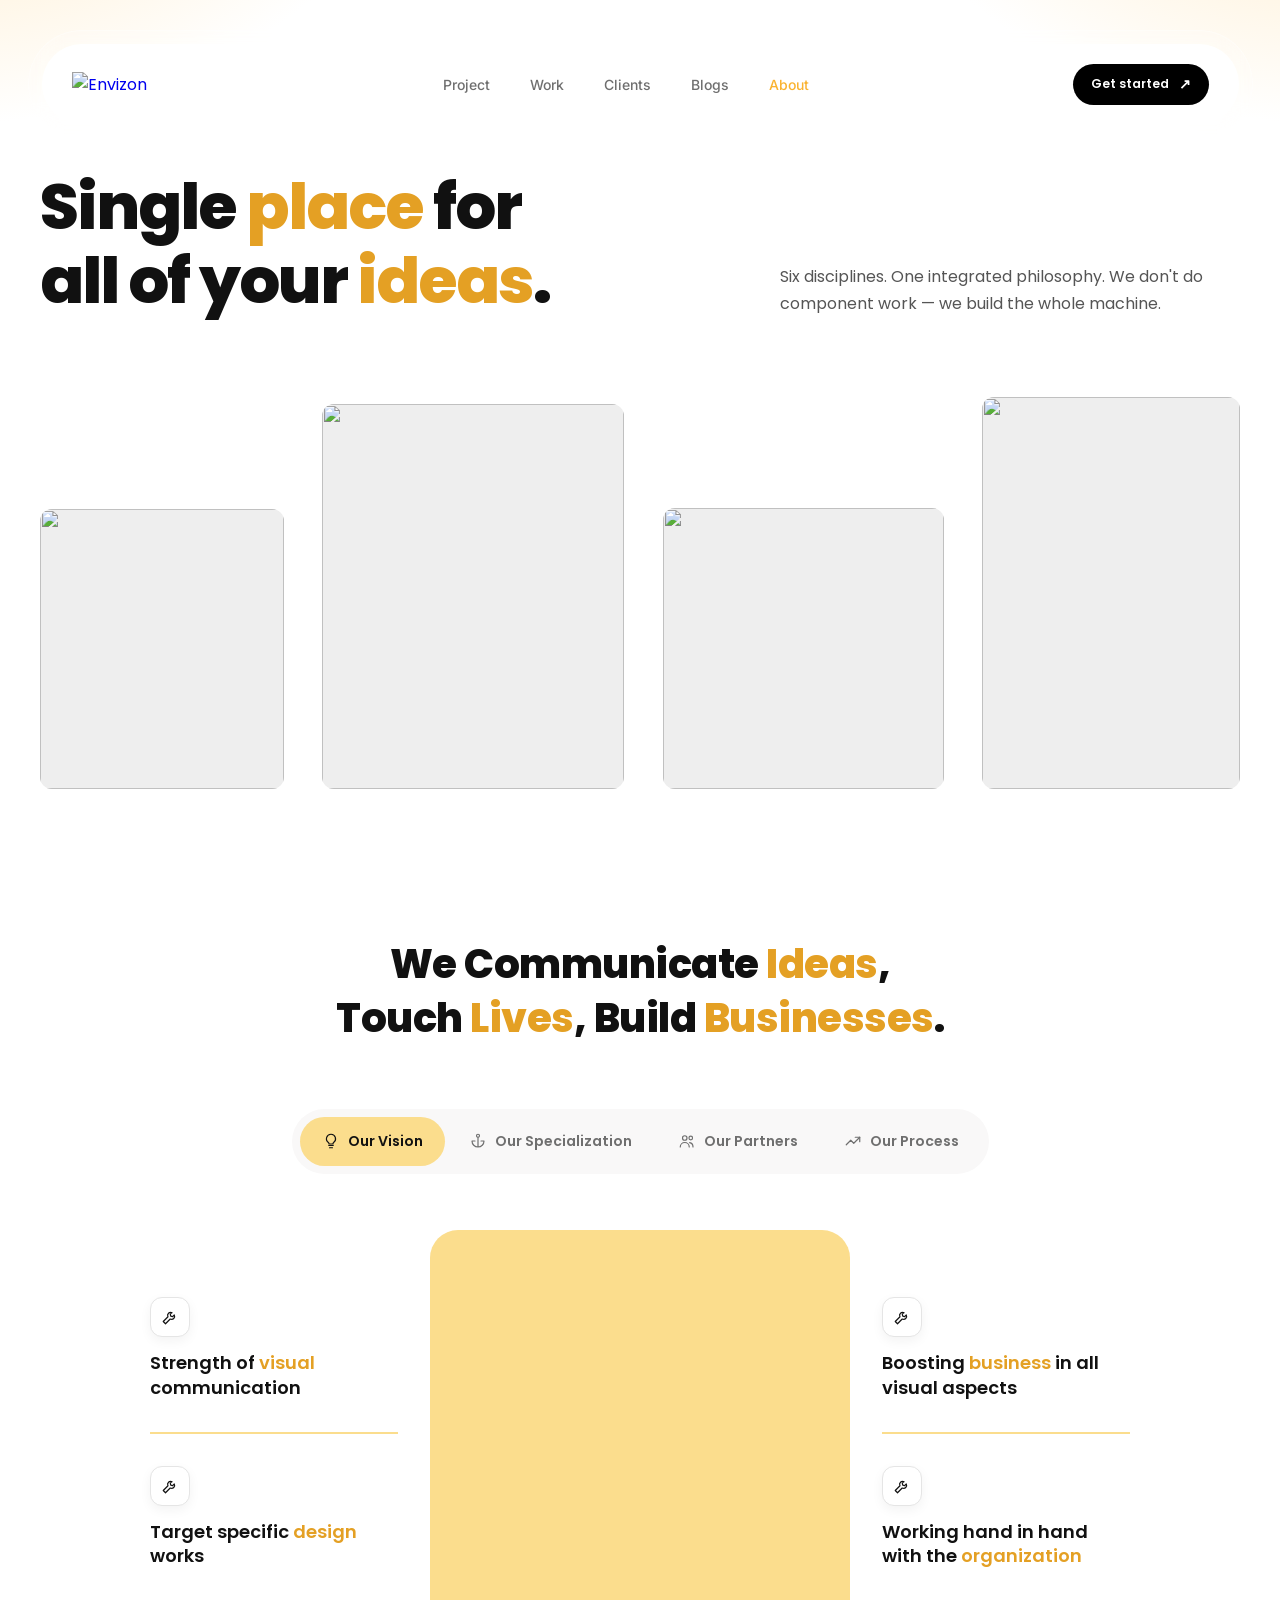
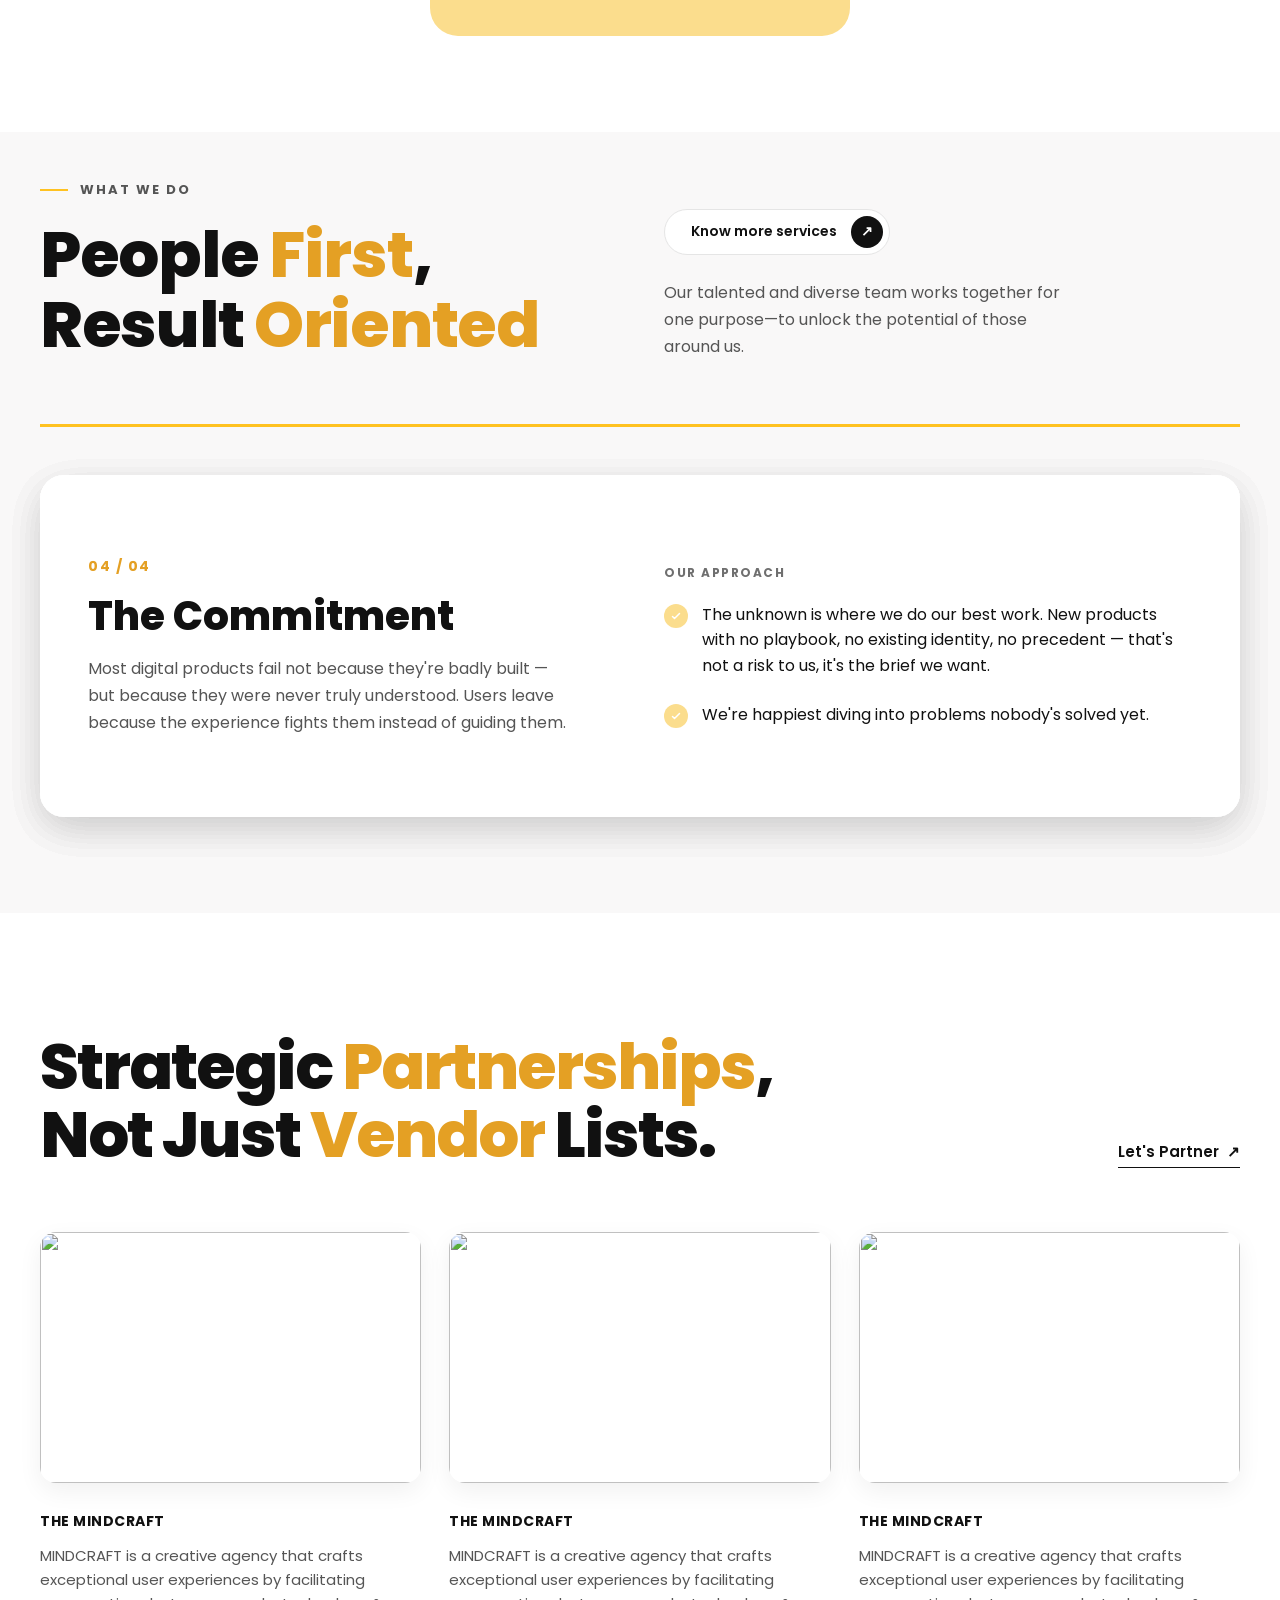
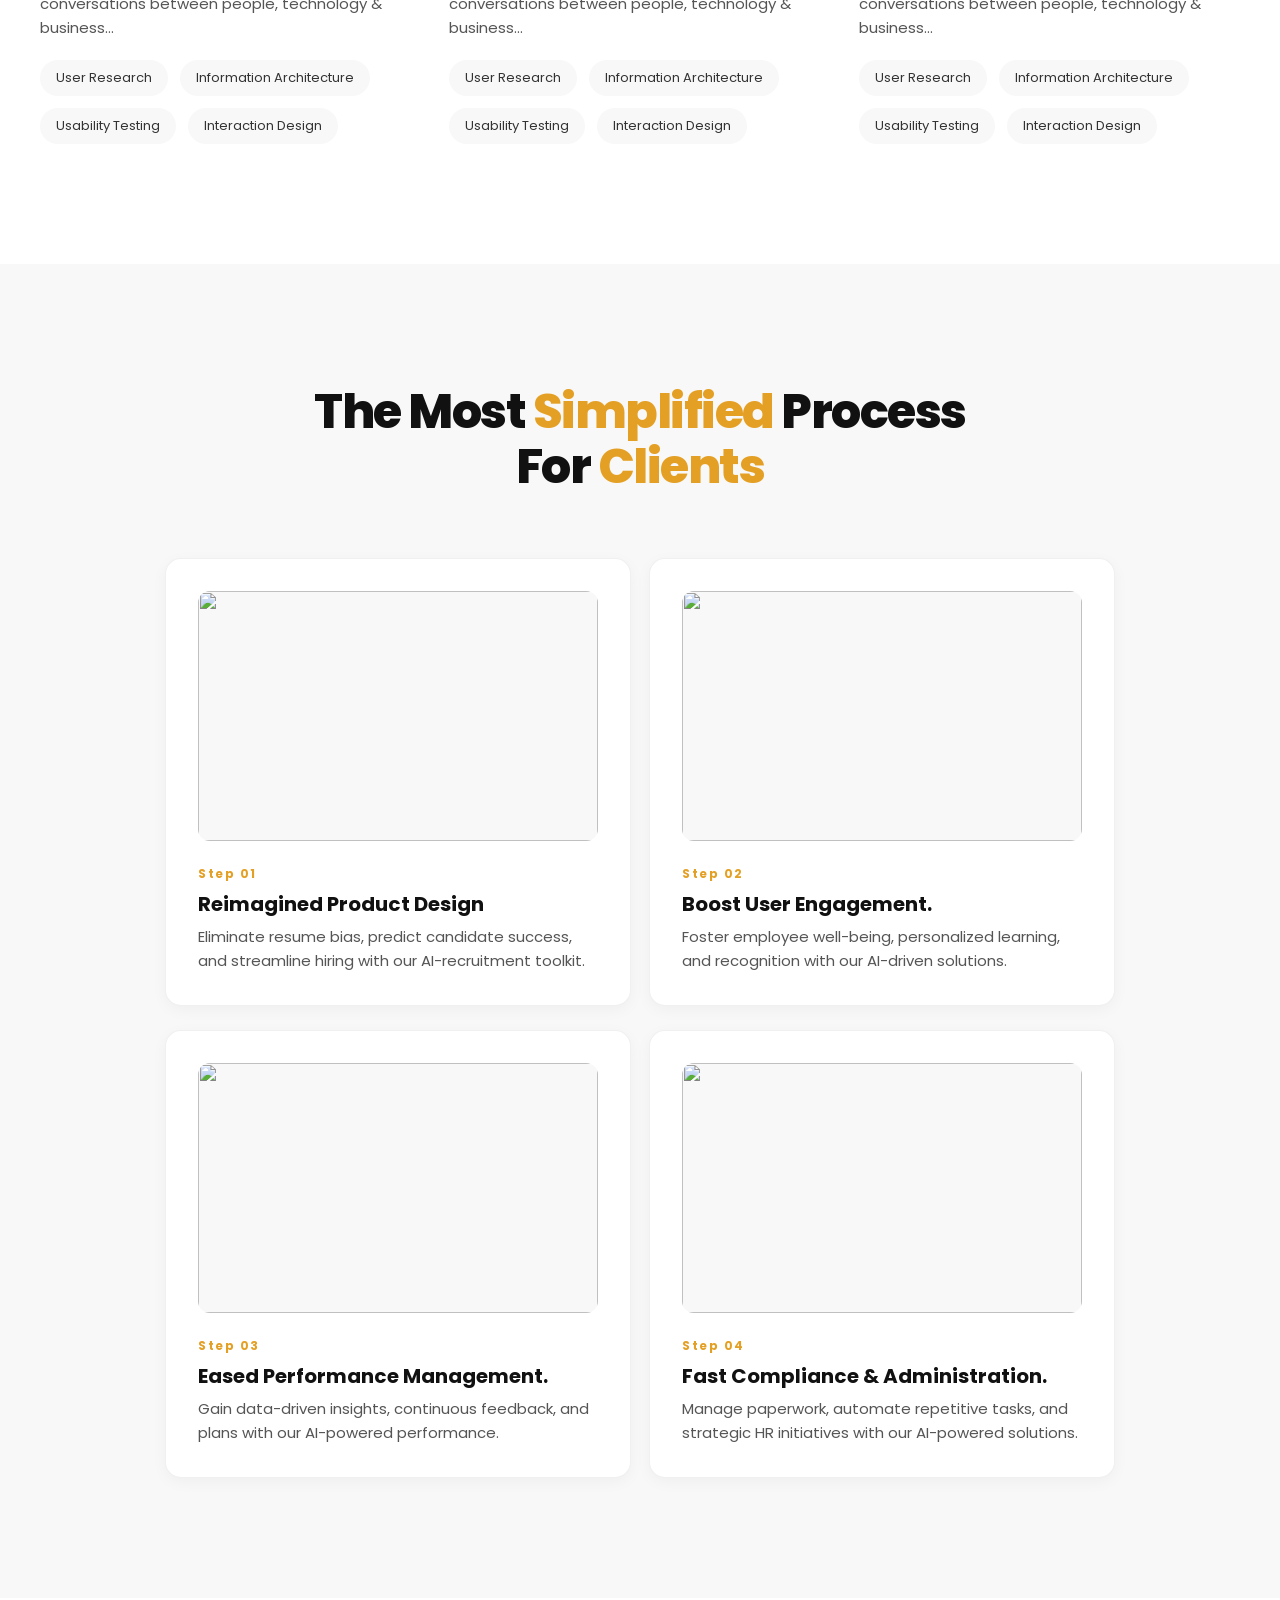
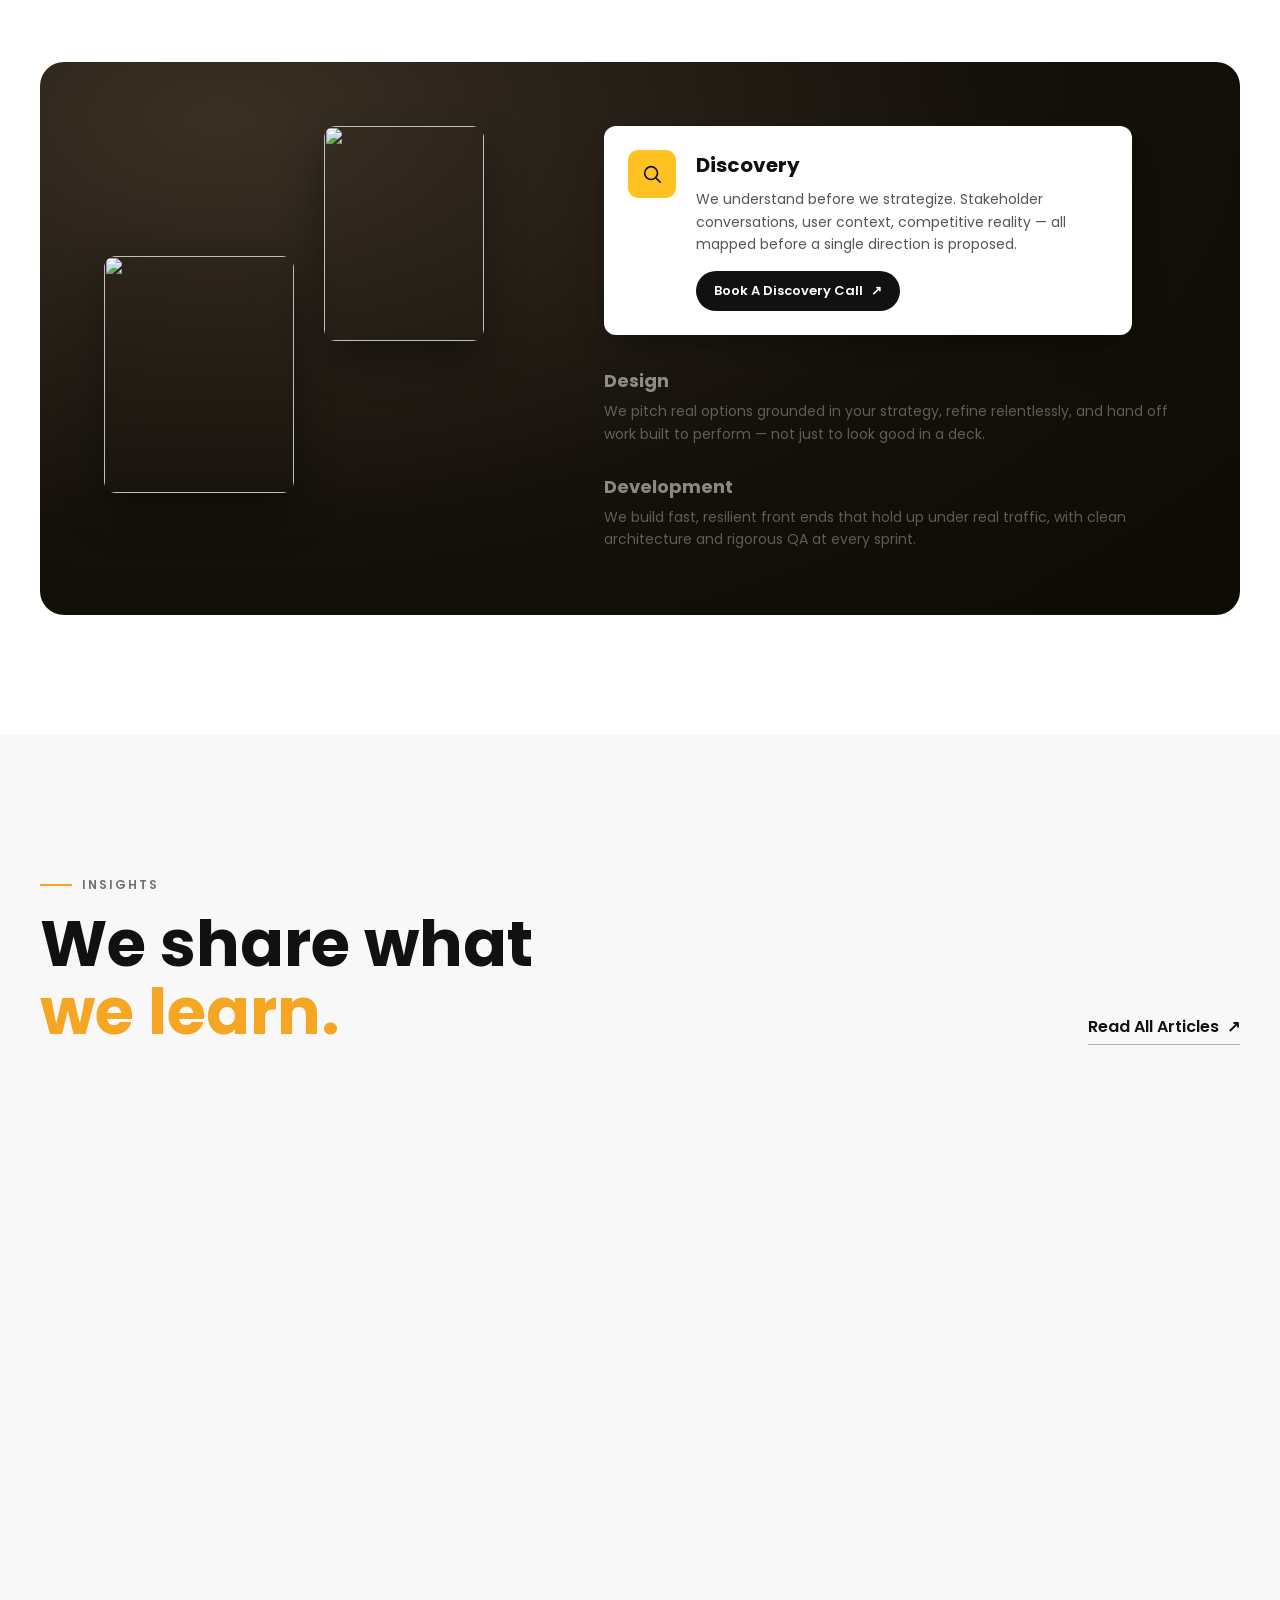
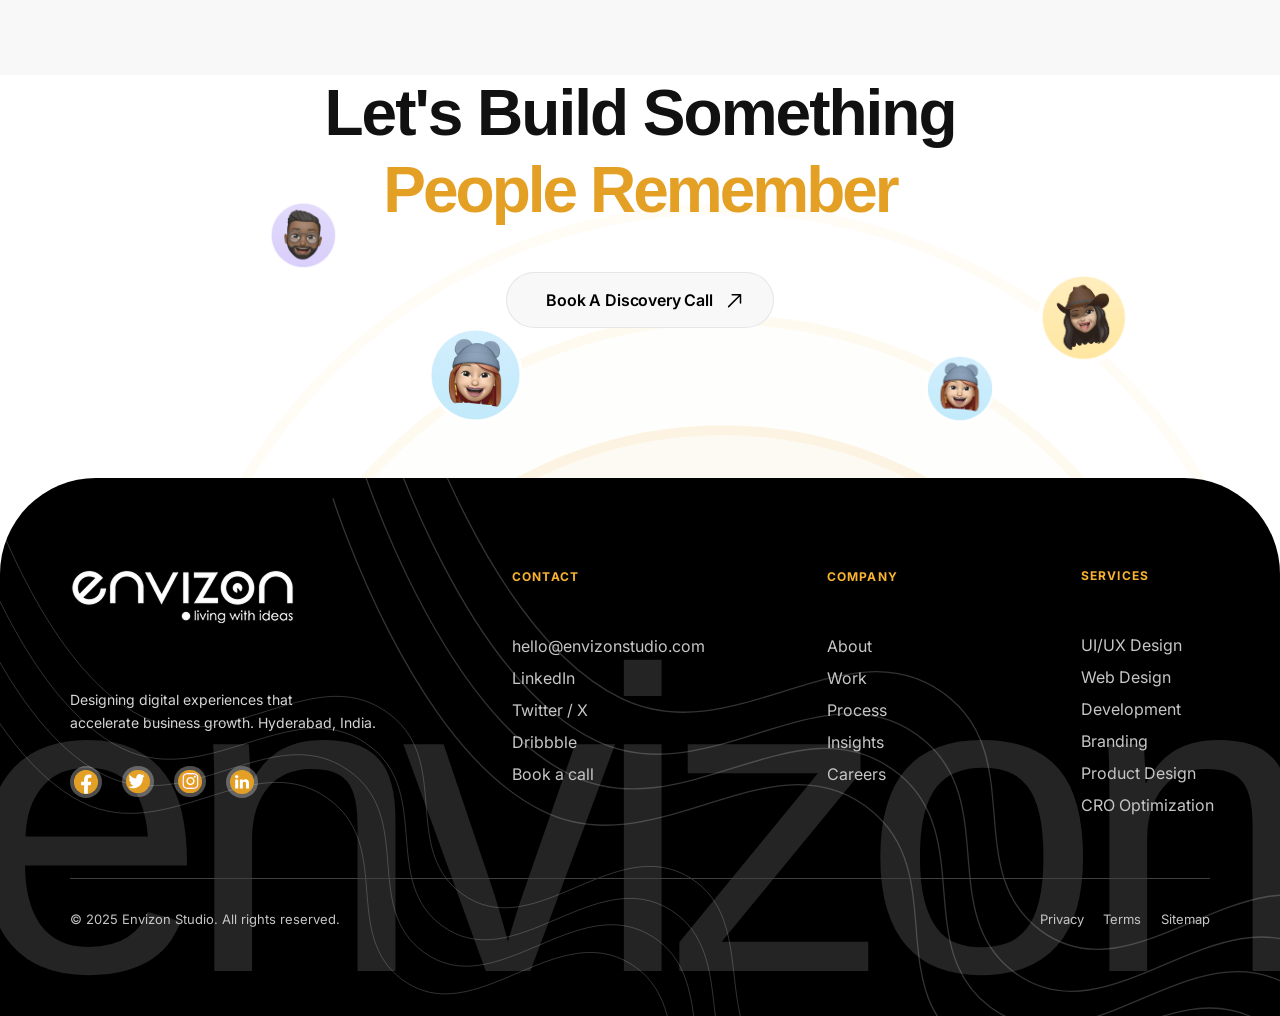
==== commit 98efa74d: "about page ui compatabilite fixed" ====
--- a/about.html
+++ b/about.html
@@ -521,7 +521,7 @@
 
 </section>
 
-<!-- Discovery / Strategy / Design / Development / Delivery / Optimization showcase -->
+<!-- Discovery / Design / Development showcase -->
 <section class="about-discovery" aria-label="Our process">
 
     <div class="about-discovery__container">
@@ -537,13 +537,9 @@
                 </div>
             </div>
 
-            <div class="discovery-content">
-
-                <div class="discovery-card"></div>
-
-                <ul class="discovery-list"></ul>
-
-            </div>
+            <div class="discovery-card"></div>
+
+            <ul class="discovery-list"></ul>
 
         </div>
 
--- a/assets/css/components/about-hero.css
+++ b/assets/css/components/about-hero.css
@@ -64,7 +64,7 @@
 .about-hero__gallery-item{
     margin:0;
     flex-shrink:0;
-    border-radius:16px;
+    border-radius:12px;
     overflow:hidden;
     background:#eee;
 }
@@ -76,23 +76,23 @@
 }
 
 .about-hero__gallery-item--1{
-    flex:239 1 0;
-    aspect-ratio:239/512;
+    flex:240 1 0;
+    aspect-ratio:240.41/276.5;
 }
 
 .about-hero__gallery-item--2{
-    flex:293 1 0;
-    aspect-ratio:293/376;
+    flex:298 1 0;
+    aspect-ratio:298/379;
 }
 
 .about-hero__gallery-item--3{
     flex:277 1 0;
-    aspect-ratio:277/274;
+    aspect-ratio:277/277;
 }
 
 .about-hero__gallery-item--4{
     flex:254 1 0;
-    aspect-ratio:254/382;
+    aspect-ratio:254/386;
 }
 
 /* ============================= */
--- a/assets/css/components/about-process-showcase.css
+++ b/assets/css/components/about-process-showcase.css
@@ -1,4 +1,4 @@
-/* ABOUT — PROCESS SHOWCASE (Discovery / Strategy / Design / Development / Delivery / Optimization) */
+/* ABOUT — PROCESS SHOWCASE (Discovery / Design / Development) */
 
 .about-discovery{
     background:#ffffff;
@@ -14,7 +14,11 @@
     position:relative;
     display:grid;
     grid-template-columns:minmax(280px, 420px) 1fr;
-    gap:80px;
+    grid-template-areas:
+        "media card"
+        "media list";
+    column-gap:80px;
+    row-gap:32px;
     align-items:start;
     padding:64px;
     border-radius:24px;
@@ -29,6 +33,7 @@
    per active feature, driven by about-process-showcase.js */
 
 .discovery-media{
+    grid-area:media;
     position:relative;
     height:420px;
 }
@@ -71,13 +76,8 @@
 /* CONTENT (active card + list)   */
 /* ============================= */
 
-.discovery-content{
-    display:flex;
-    flex-direction:column;
-    gap:32px;
-}
-
 .discovery-card{
+    grid-area:card;
     width:100%;
     max-width:528px;
     min-height:183px;
@@ -156,6 +156,7 @@
 /* ============================= */
 
 .discovery-list{
+    grid-area:list;
     display:flex;
     flex-direction:column;
     gap:28px;
@@ -235,9 +236,17 @@
 @media(max-width:860px){
     .about-discovery__box{
         grid-template-columns:1fr;
+        grid-template-areas:
+            "card"
+            "media"
+            "list";
+        row-gap:32px;
         padding:32px;
     }
 
+    /* image block moves to sit right under the active card instead of
+       staying pinned above it, so switching cards on mobile/tablet always
+       reveals its image right where the user just tapped */
     .discovery-media{
         width:100%;
         height:380px;
--- a/assets/css/components/services-cta.css
+++ b/assets/css/components/services-cta.css
@@ -9,7 +9,7 @@
   align-items: flex-end;
   height: auto;
   min-height: 0;
-  padding: clamp(80px, 10vw, 152px) 0 0;
+  //padding: clamp(80px, 10vw, 152px) 0 clamp(80px, 10vw, 152px);
   gap: clamp(72px, 12vw, 150px);
   max-width: 100%;
   align-self: stretch;
--- a/css/footer.css
+++ b/css/footer.css
@@ -445,8 +445,7 @@
    the same size; only the tappable padding grows) */
 @media screen and (max-width: 1199px) {
   .social-icon-wrapper,
-  .twitter-link-wrapper,
-  .linkedin-logo-wrapper {
+  .twitter-link-wrapper {
     min-width: 40px;
     min-height: 40px;
     padding: 8px;
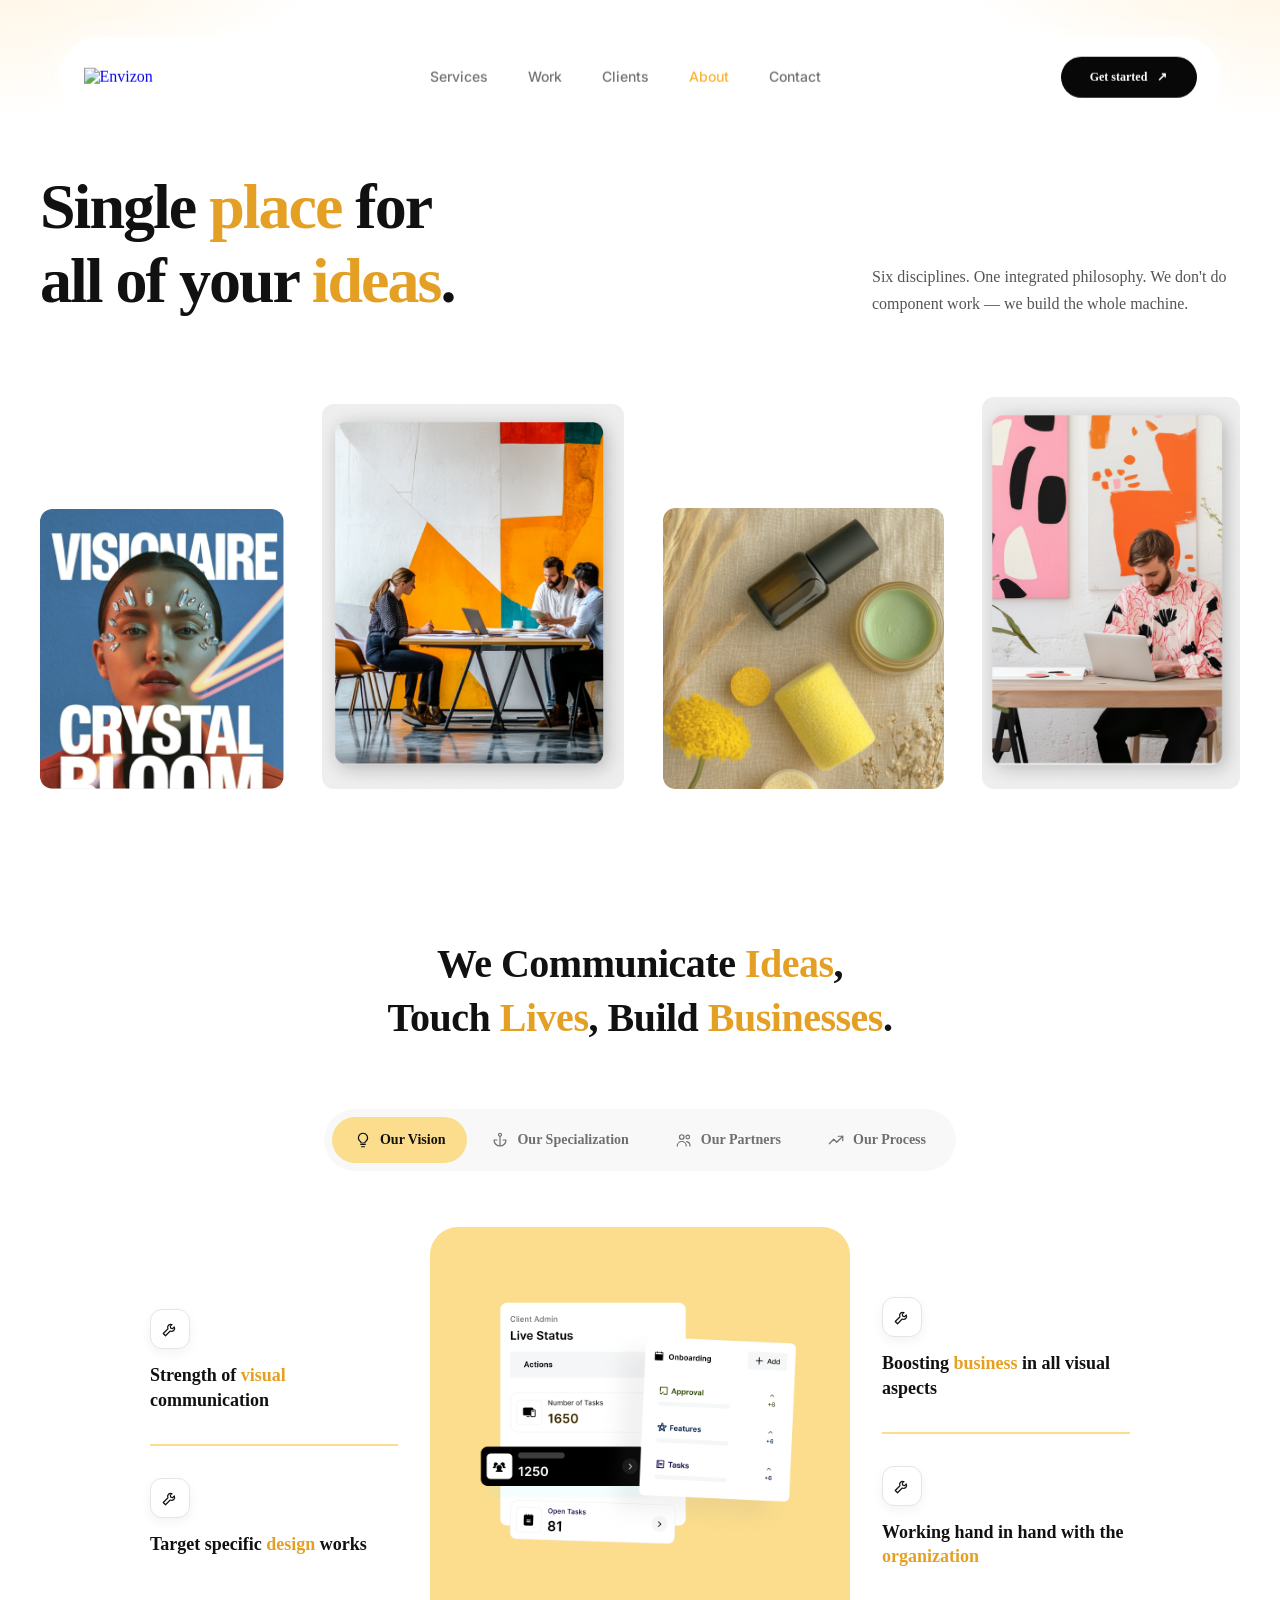
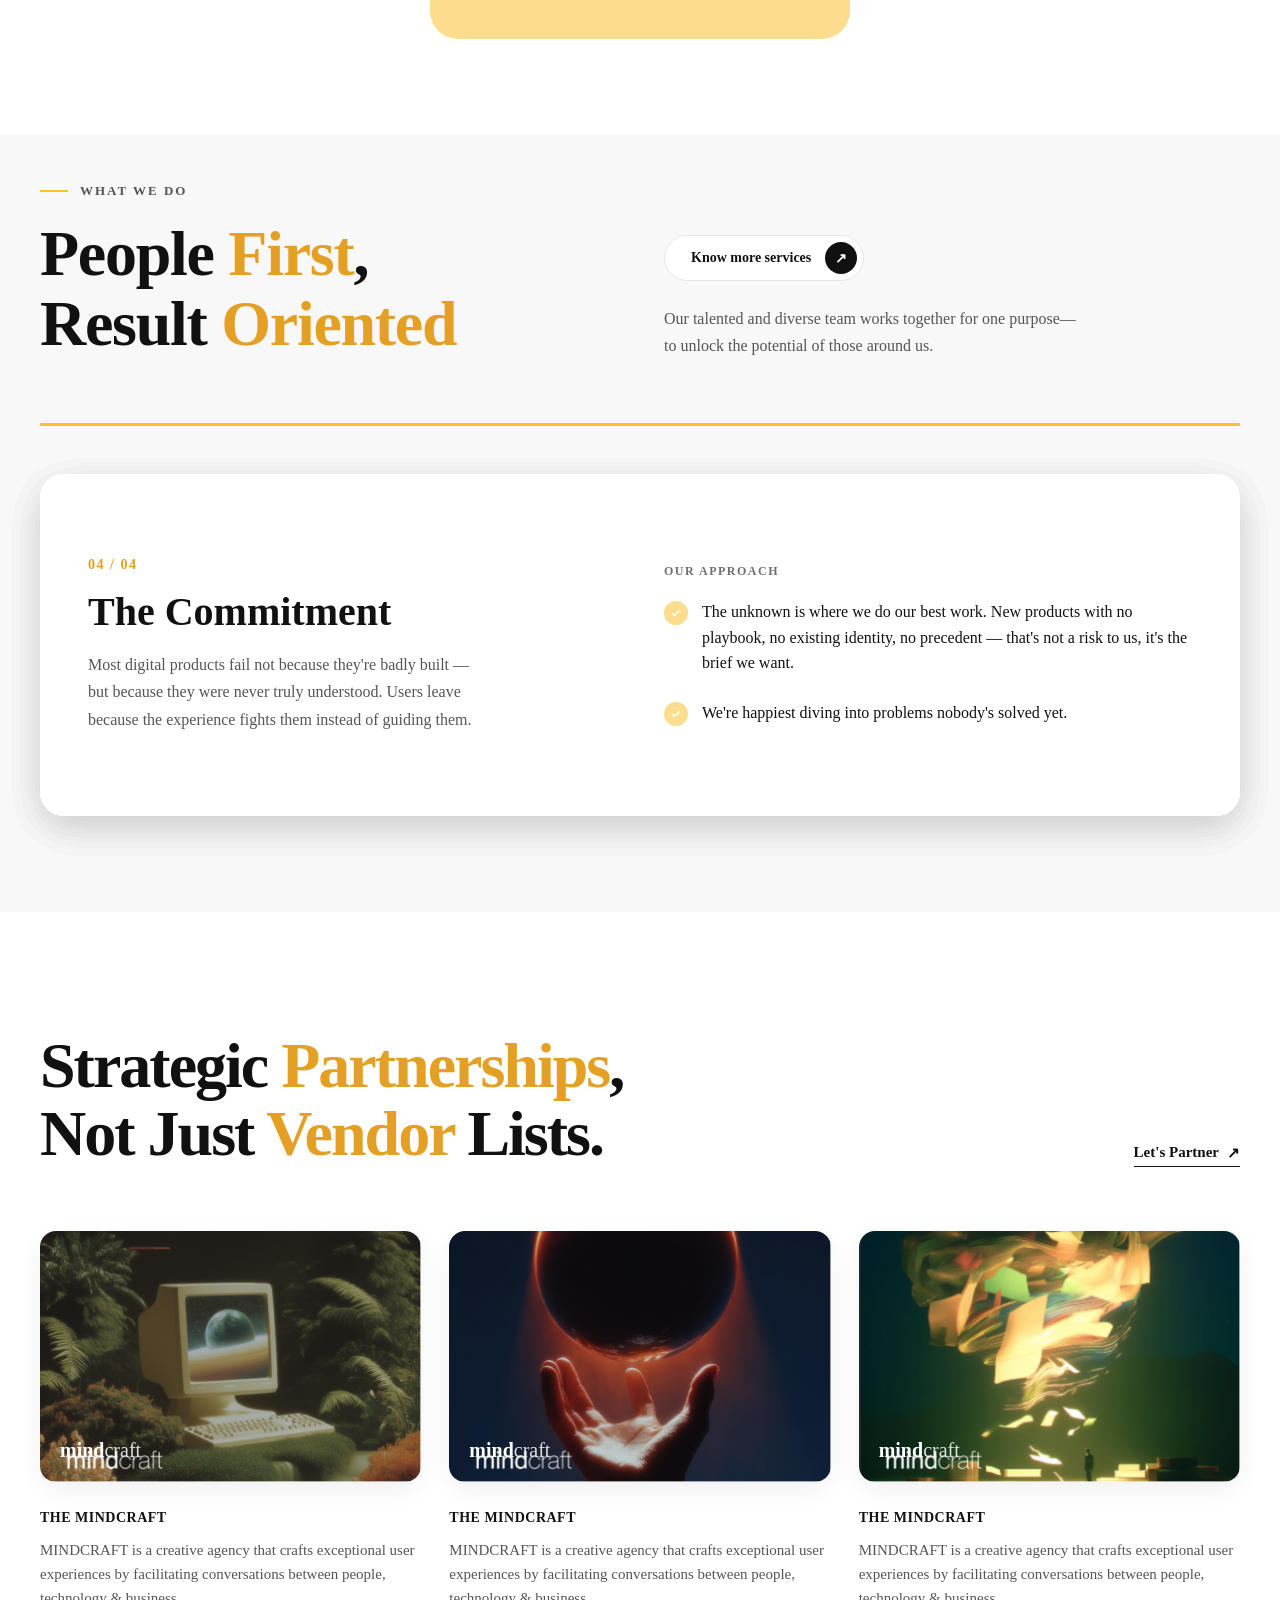
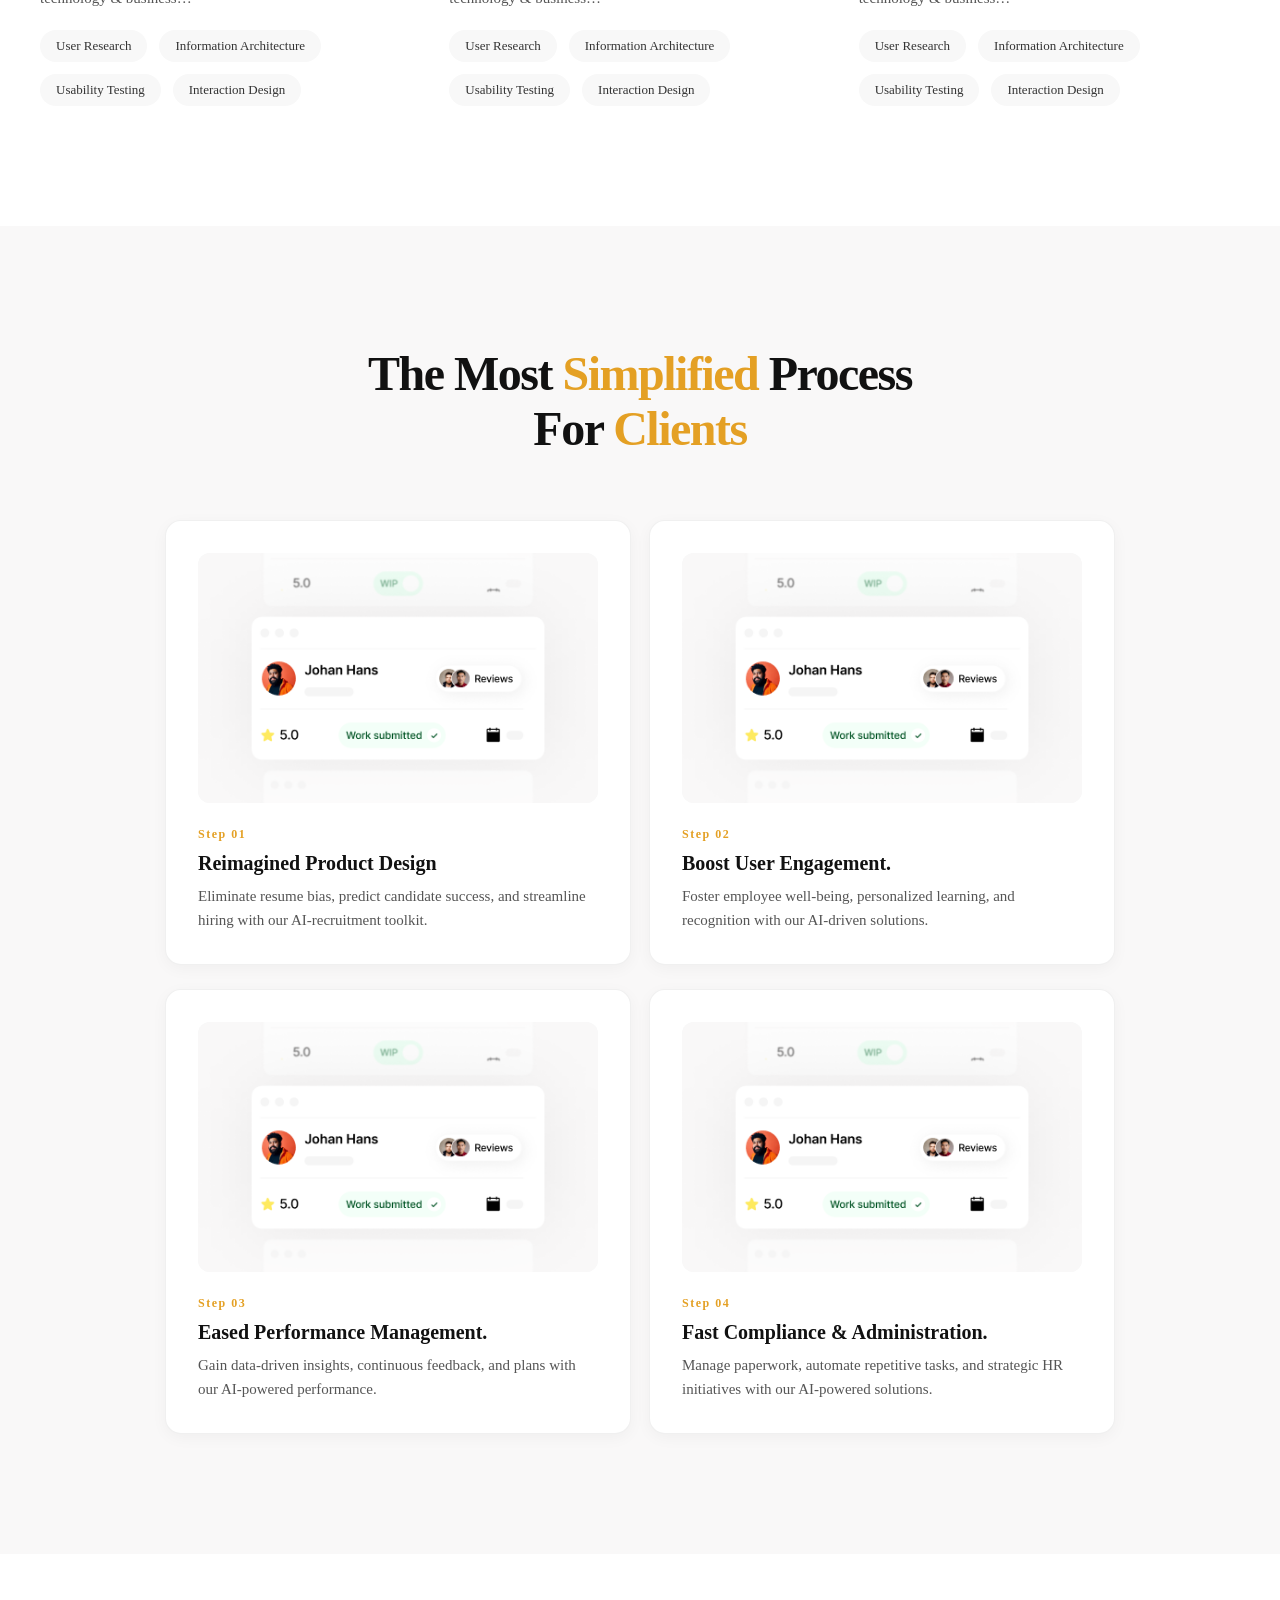
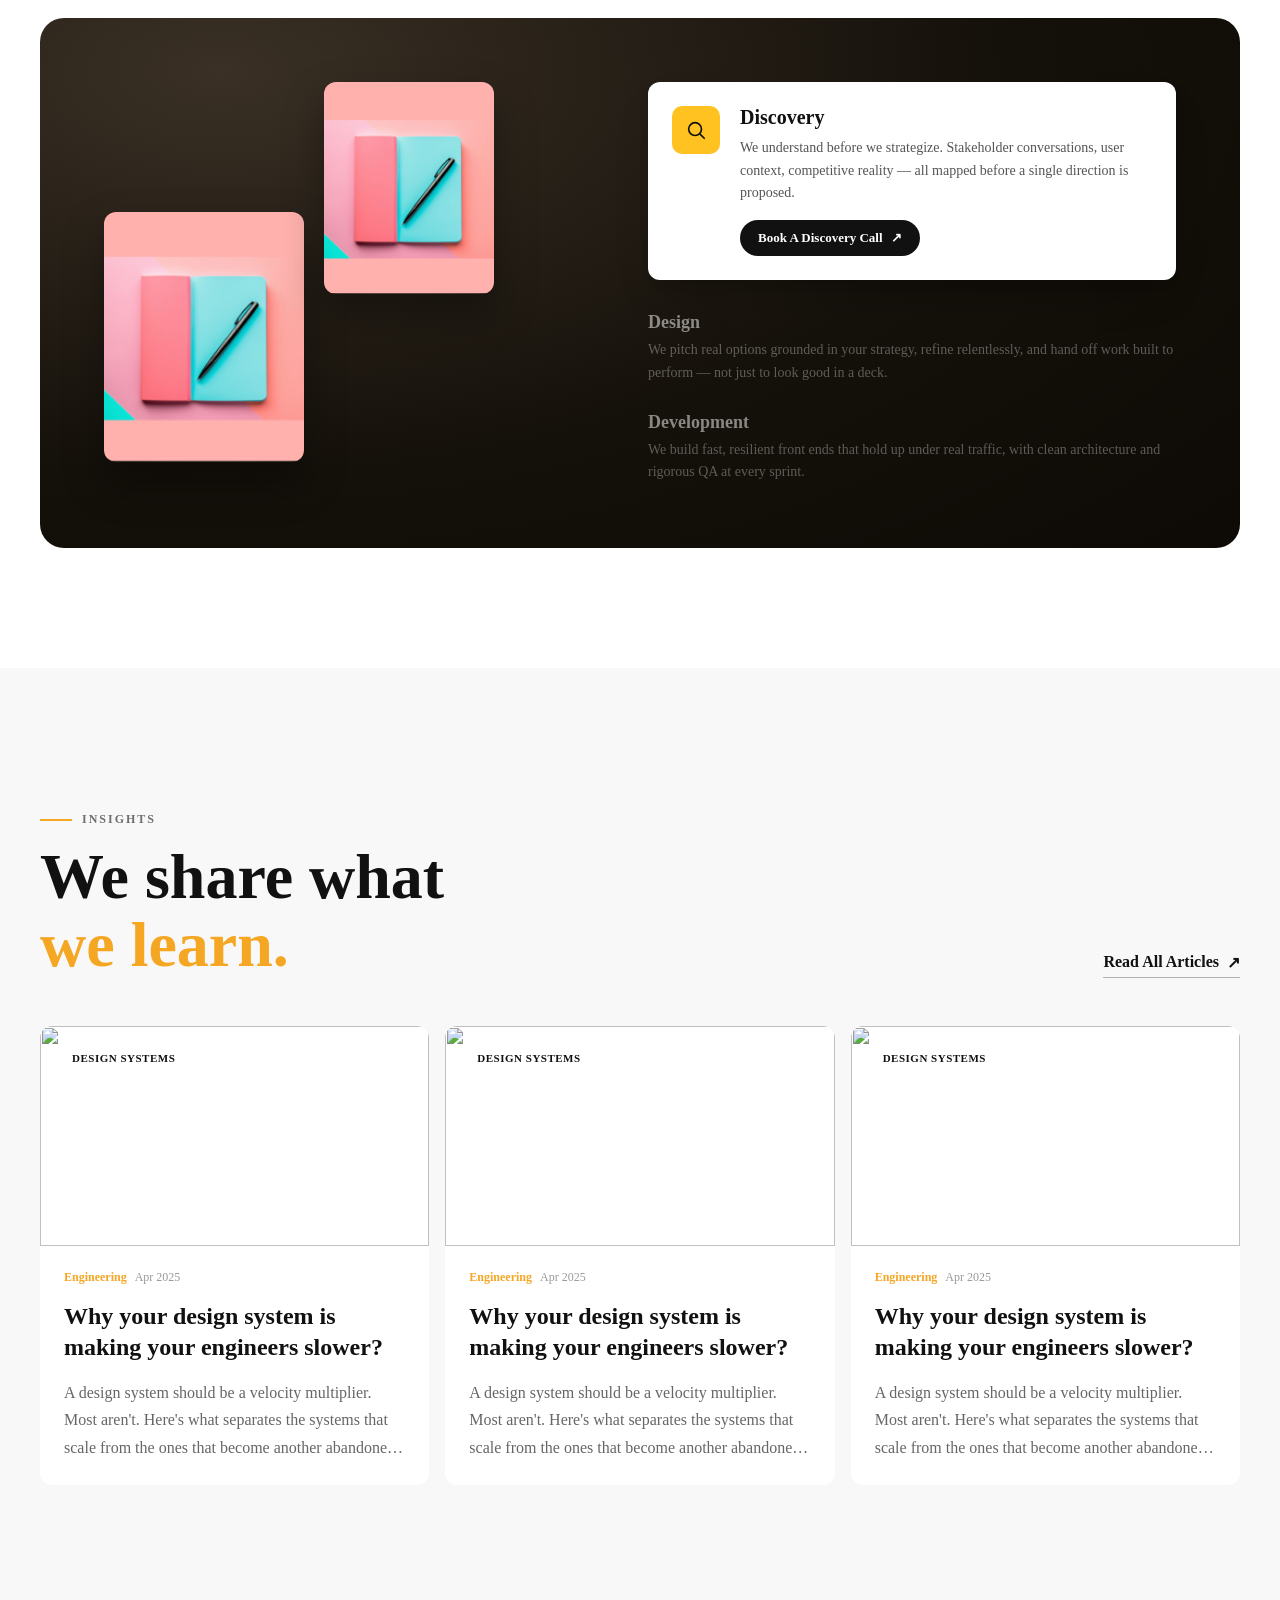
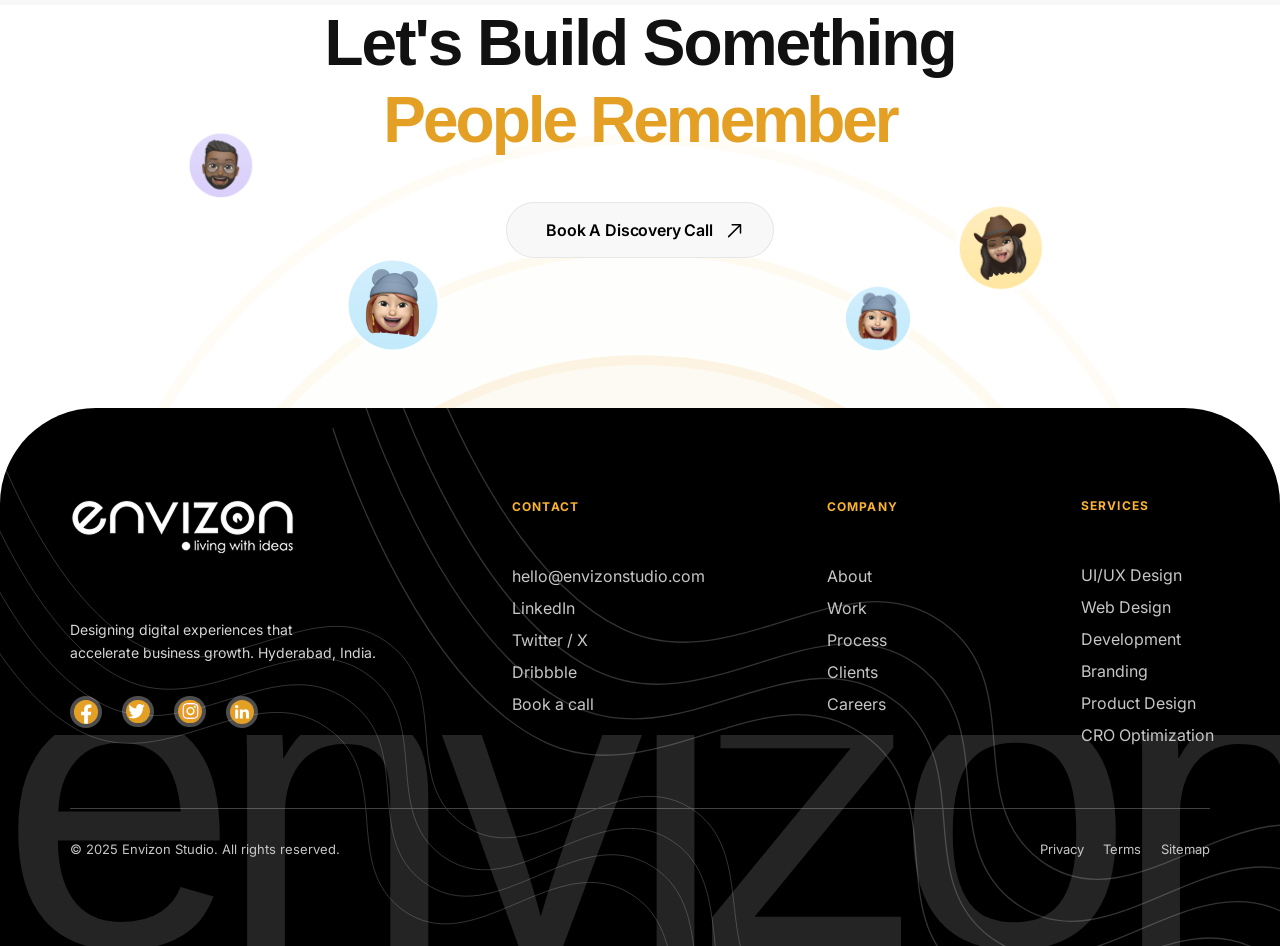
==== commit a65c9fc9: "animations mergeMerge branch 'main' into gg1001-dev" ====
--- a/about.html
+++ b/about.html
@@ -93,19 +93,19 @@
         <div class="about-hero__gallery">
 
             <figure class="about-hero__gallery-item about-hero__gallery-item--1">
-                <img src="assets/images/about/hero/image-01.webp" alt="" loading="lazy">
+                <img src="assets/images/about/hero/image-01.png" alt="" loading="lazy">
             </figure>
 
             <figure class="about-hero__gallery-item about-hero__gallery-item--2">
-                <img src="assets/images/about/hero/image-02.webp" alt="" loading="lazy">
+                <img src="assets/images/about/hero/image-02.png" alt="" loading="lazy">
             </figure>
 
             <figure class="about-hero__gallery-item about-hero__gallery-item--3">
-                <img src="assets/images/about/hero/image-03.webp" alt="" loading="lazy">
+                <img src="assets/images/about/hero/image-03.png" alt="" loading="lazy">
             </figure>
 
             <figure class="about-hero__gallery-item about-hero__gallery-item--4">
-                <img src="assets/images/about/hero/image-04.webp" alt="" loading="lazy">
+                <img src="assets/images/about/hero/image-04.png" alt="" loading="lazy">
             </figure>
 
         </div>
@@ -173,7 +173,7 @@
                 </div>
 
                 <div class="about-communication__box">
-                    <img src="assets/images/about/communication/dashboard-mockup-vision.webp" alt="" loading="lazy">
+                    <img src="assets/images/about/communication/aboutcommunication.png" alt="" loading="lazy">
                 </div>
 
                 <div class="feature-col">
@@ -221,7 +221,7 @@
                 </div>
 
                 <div class="about-communication__box">
-                    <img src="assets/images/about/communication/dashboard-mockup-specialization.webp" alt="" loading="lazy">
+                    <img src="assets/images/about/communication/aboutcommunication.png" alt="" loading="lazy">
                 </div>
 
                 <div class="feature-col">
@@ -269,7 +269,7 @@
                 </div>
 
                 <div class="about-communication__box">
-                    <img src="assets/images/about/communication/dashboard-mockup-partners.webp" alt="" loading="lazy">
+                    <img src="assets/images/about/communication/aboutcommunication.png" alt="" loading="lazy">
                 </div>
 
                 <div class="feature-col">
@@ -317,7 +317,7 @@
                 </div>
 
                 <div class="about-communication__box">
-                    <img src="assets/images/about/communication/dashboard-mockup-process.webp" alt="" loading="lazy">
+                    <img src="assets/images/about/communication/aboutcommunication.png" alt="" loading="lazy">
                 </div>
 
                 <div class="feature-col">
@@ -418,7 +418,7 @@
 
             <article class="partnership-card">
                 <div class="partnership-card__media">
-                    <img src="assets/images/about/partnerships/image-01.webp" alt="" loading="lazy">
+                    <img src="assets/images/about/partnerships/partnerships01.png" alt="" loading="lazy">
                     <span class="partnership-card__label">mind<span>craft</span></span>
                 </div>
                 <h3 class="partnership-card__category">The Mindcraft</h3>
@@ -433,7 +433,7 @@
 
             <article class="partnership-card">
                 <div class="partnership-card__media">
-                    <img src="assets/images/about/partnerships/image-02.webp" alt="" loading="lazy">
+                    <img src="assets/images/about/partnerships/partnerships02.png" alt="" loading="lazy">
                     <span class="partnership-card__label">mind<span>craft</span></span>
                 </div>
                 <h3 class="partnership-card__category">The Mindcraft</h3>
@@ -448,7 +448,7 @@
 
             <article class="partnership-card">
                 <div class="partnership-card__media">
-                    <img src="assets/images/about/partnerships/image-03.webp" alt="" loading="lazy">
+                    <img src="assets/images/about/partnerships/partnerships03.png" alt="" loading="lazy">
                     <span class="partnership-card__label">mind<span>craft</span></span>
                 </div>
                 <h3 class="partnership-card__category">The Mindcraft</h3>
@@ -481,7 +481,7 @@
 
             <article class="process-card">
                 <div class="process-card__media">
-                    <img src="assets/images/about/process/step-01.webp" alt="" loading="lazy">
+                    <img src="assets/images/about/process/step-01.png" alt="" loading="lazy">
                 </div>
                 <span class="process-card__step">Step 01</span>
                 <h3 class="process-card__title">Reimagined Product Design</h3>
@@ -490,7 +490,7 @@
 
             <article class="process-card">
                 <div class="process-card__media">
-                    <img src="assets/images/about/process/step-02.webp" alt="" loading="lazy">
+                    <img src="assets/images/about/process/step-01.png" alt="" loading="lazy">
                 </div>
                 <span class="process-card__step">Step 02</span>
                 <h3 class="process-card__title">Boost User Engagement.</h3>
@@ -499,7 +499,7 @@
 
             <article class="process-card">
                 <div class="process-card__media">
-                    <img src="assets/images/about/process/step-03.webp" alt="" loading="lazy">
+                    <img src="assets/images/about/process/step-01.png" alt="" loading="lazy">
                 </div>
                 <span class="process-card__step">Step 03</span>
                 <h3 class="process-card__title">Eased Performance Management.</h3>
@@ -508,7 +508,7 @@
 
             <article class="process-card">
                 <div class="process-card__media">
-                    <img src="assets/images/about/process/step-04.webp" alt="" loading="lazy">
+                    <img src="assets/images/about/process/step-01.png" alt="" loading="lazy">
                 </div>
                 <span class="process-card__step">Step 04</span>
                 <h3 class="process-card__title">Fast Compliance &amp; Administration.</h3>
@@ -542,6 +542,8 @@
             <ul class="discovery-list"></ul>
 
         </div>
+
+        <div class="discovery-accordion"></div>
 
     </div>
 
--- a/css/header.css
+++ b/css/header.css
@@ -31,6 +31,7 @@
     display:flex;
     align-items:center;
     justify-content:center;
+    will-change:width;
 }
 
 .navbar{
@@ -48,6 +49,25 @@
 
 .logo img{
     width:108px;
+    transition:width var(--transition-base);
+}
+
+/* ============================= */
+/* COMPACT (SHRUNK) DESKTOP STATE */
+/* ============================= */
+/* Applied by navbar.js via GSAP once the user scrolls past the compact
+   threshold — the pill narrows down to logo + CTA icon only. */
+
+.navbar-wrapper.is-compact{
+    overflow:hidden;
+}
+
+.navbar-wrapper.is-compact .navbar{
+    padding:0 24px;
+}
+
+.navbar-wrapper.is-compact .logo img{
+    width:90px;
 }
 
 /* desktop nav links */
@@ -55,6 +75,7 @@
 .nav-links{
     display:flex;
     gap:40px;
+    overflow:hidden;
 }
 
 .nav-links a{
@@ -96,10 +117,17 @@
     font-size:12px;
     font-weight:600;
     flex-shrink:0;
-}
-
-.header-btn span{
+    overflow:hidden;
+    will-change:width;
+}
+
+.header-btn__label{
+    white-space:nowrap;
+}
+
+.header-btn__icon{
     font-size:14px;
+    flex-shrink:0;
 }
 
 /* mobile hamburger toggle */
--- a/assets/css/components/about-values.css
+++ b/assets/css/components/about-values.css
@@ -326,3 +326,142 @@
         gap:18px;
     }
 }
+
+/* Custom style enhancements for services.html service card display */
+.value-card__col--left {
+    display: flex;
+    flex-direction: column;
+    justify-content: space-between;
+    height: 100%;
+    align-items: flex-start;
+}
+
+.value-card__companies {
+    margin-top: auto;
+    width: 100%;
+}
+
+.value-card__companies-title {
+    display: block;
+    font-size: 12px;
+    font-weight: 700;
+    letter-spacing: 1.5px;
+    text-transform: uppercase;
+    color: var(--text-muted, #777);
+    margin-bottom: 16px;
+}
+
+.value-card__companies-list {
+    display: flex;
+    flex-wrap: wrap;
+    gap: 8px 10px;
+    list-style: none;
+    padding: 0;
+    margin: 0;
+}
+
+.value-card__company-pill {
+    display: inline-flex;
+    align-items: center;
+    gap: 6px;
+    padding: 6px 14px;
+    border-radius: 100px;
+    background: #f3f3f3;
+    font-size: 13px;
+    font-weight: 500;
+    color: #333;
+    text-decoration: none;
+    transition: background 0.2s ease, color 0.2s ease, transform 0.2s ease;
+}
+
+.value-card__company-arrow {
+    font-size: 11px;
+    opacity: 0.7;
+    transition: transform 0.2s ease;
+}
+
+.value-card__company-pill:hover {
+    background: #111;
+    color: #fff;
+}
+
+.value-card__company-pill:hover .value-card__company-arrow {
+    transform: translate(2px, -2px);
+    opacity: 1;
+}
+
+@media(max-width: 860px) {
+    .value-card__col--left {
+        height: auto;
+        gap: 32px;
+    }
+    .value-card__companies {
+        margin-top: 16px;
+    }
+}
+
+/* Custom sizing and fixes for services.html cards to prevent content overflow */
+#servicesValues {
+    --values-gold: var(--test-roan-six-87vercelapp-Fire-Bush, #e09f2d);
+}
+
+#servicesValues .about-values__stage {
+    height: var(--services-values-stage-height, clamp(460px, 55vh, 540px));
+}
+
+#servicesValues .value-card__inner {
+    padding: 32px 40px;
+    align-items: center;
+    overflow-y: auto;
+}
+
+#servicesValues .value-card__inner::-webkit-scrollbar {
+    width: 6px;
+}
+#servicesValues .value-card__inner::-webkit-scrollbar-track {
+    background: transparent;
+}
+#servicesValues .value-card__inner::-webkit-scrollbar-thumb {
+    background: rgba(0, 0, 0, 0.1);
+    border-radius: 10px;
+}
+
+#servicesValues .value-card__checklist {
+    gap: 12px;
+}
+
+#servicesValues .value-card__check-item {
+    gap: 12px;
+}
+
+#servicesValues .value-card__label {
+    margin-bottom: 16px;
+}
+
+/* Custom CSS variables for responsive stage height */
+:root {
+    --services-values-stage-height: clamp(460px, 55vh, 540px);
+}
+
+@media(max-width: 860px) {
+    :root {
+        --services-values-stage-height: clamp(520px, 70vh, 620px);
+    }
+    #servicesValues .value-card__inner {
+        padding: 24px 24px;
+        align-items: stretch;
+    }
+    #servicesValues .value-card__checklist {
+        gap: 16px;
+    }
+}
+
+@media(max-width: 480px) {
+    :root {
+        --services-values-stage-height: clamp(560px, 80vh, 680px);
+    }
+    #servicesValues .value-card__inner {
+        padding: 20px 18px;
+    }
+}
+
--- a/assets/css/components/about-process-showcase.css
+++ b/assets/css/components/about-process-showcase.css
@@ -13,11 +13,11 @@
 .about-discovery__box{
     position:relative;
     display:grid;
-    grid-template-columns:minmax(280px, 420px) 1fr;
+    grid-template-columns:minmax(300px, 480px) 1fr;
     grid-template-areas:
         "media card"
         "media list";
-    column-gap:80px;
+    column-gap:clamp(40px, 5vw, 64px);
     row-gap:32px;
     align-items:start;
     padding:64px;
@@ -35,7 +35,13 @@
 .discovery-media{
     grid-area:media;
     position:relative;
-    height:420px;
+    height:clamp(400px, 30vw, 460px);
+    --media-left-w:clamp(200px, 15vw, 235px);
+    --media-left-h:clamp(250px, 19vw, 293px);
+    --media-left-top:clamp(130px, 10vw, 160px);
+    --media-center-w:clamp(170px, 13vw, 198px);
+    --media-center-h:clamp(212px, 16vw, 247px);
+    --media-center-left:clamp(220px, 17vw, 260px);
 }
 
 .discovery-media__wrap{
@@ -48,16 +54,16 @@
 
 .discovery-media__wrap--left{
     left:0;
-    top:130px;
-    width:190px;
-    height:237px;
+    top:var(--media-left-top);
+    width:var(--media-left-w);
+    height:var(--media-left-h);
 }
 
 .discovery-media__wrap--center{
-    left:220px;
+    left:var(--media-center-left);
     top:0;
-    width:160px;
-    height:215px;
+    width:var(--media-center-w);
+    height:var(--media-center-h);
 }
 
 .discovery-media__wrap img{
@@ -65,6 +71,8 @@
     height:100%;
     object-fit:cover;
     display:block;
+    transform:scale(1.85);
+    transform-origin:center;
 }
 
 .discovery-media__wrap.is-switching{
@@ -218,82 +226,235 @@
 }
 
 /* ============================= */
+/* ACCORDION (tablet/mobile only) */
+/* ============================= */
+/* Desktop/laptop use the fixed-slot .about-discovery__box above. Below 1024px
+   that whole layout is swapped for this accordion instead: every item keeps
+   its own place. A collapsed item is a plain row on the dark surface; the
+   open item turns into a white card — same look as the desktop active card —
+   that expands directly beneath its own header, in place. The open item is
+   promoted to the top visually via flex `order` (no DOM/JS change) so the
+   active card + its images always lead, with the remaining collapsed rows
+   following. Hidden on desktop/laptop. */
+
+.discovery-accordion{
+    display:none;
+}
+
+/* ============================= */
 /* RESPONSIVE                    */
 /* ============================= */
 
 @media(max-width:1024px){
-    .about-discovery__box{
-        grid-template-columns:minmax(240px, 340px) 1fr;
-        gap:48px;
-        padding:48px;
-    }
-
-    .discovery-media{
-        height:380px;
-    }
-}
-
-@media(max-width:860px){
-    .about-discovery__box{
-        grid-template-columns:1fr;
-        grid-template-areas:
-            "card"
-            "media"
-            "list";
-        row-gap:32px;
-        padding:32px;
-    }
-
-    /* image block moves to sit right under the active card instead of
-       staying pinned above it, so switching cards on mobile/tablet always
-       reveals its image right where the user just tapped */
-    .discovery-media{
-        width:100%;
-        height:380px;
-        max-width:400px;
-        margin:0 auto;
-    }
-}
-
-@media(max-width:600px){
     .about-discovery{
         padding:48px 0 64px;
     }
 
     .about-discovery__box{
-        padding:24px;
-        border-radius:18px;
-        gap:32px;
-    }
-
-    .discovery-media{
+        display:none;
+    }
+
+    .discovery-accordion{
+        display:flex;
+        flex-direction:column;
+        padding:16px 20px;
+        border-radius:24px;
+        background:radial-gradient(120% 140% at 15% 10%, #3a3025 0%, #14100a 55%, #0d0a05 100%);
+    }
+
+    .discovery-accordion__item{
+        order:0;
+        margin:10px 0;
+    }
+
+    .discovery-accordion__item.is-open{
+        order:-1;
+    }
+
+    .discovery-accordion__header{
+        display:flex;
+        align-items:center;
+        gap:16px;
         width:100%;
-        height:260px;
-        max-width:260px;
-        margin:0 auto;
-    }
-
-    .discovery-media__wrap--left{
-        width:150px;
-        height:190px;
-        top:70px;
-        left:0;
-    }
-
-    .discovery-media__wrap--center{
-        width:120px;
-        height:160px;
-        top:0;
-        left:130px;
-    }
-
-    .discovery-card{
-        max-width:none;
+        padding:14px 6px;
+        background:none;
+        border:0;
+        border-radius:12px;
+        cursor:pointer;
+        text-align:left;
+        font:inherit;
+    }
+
+    .discovery-accordion__icon{
+        display:flex;
+        align-items:center;
+        justify-content:center;
+        width:40px;
+        height:40px;
+        flex-shrink:0;
+        border-radius:10px;
+        background:rgba(255,255,255,.08);
+        color:rgba(255,255,255,.6);
+        transition:background var(--transition-fast), color var(--transition-fast);
+    }
+
+    .discovery-accordion__icon svg{
+        width:20px;
+        height:20px;
+    }
+
+    .discovery-accordion__title{
+        flex:1;
+        font-size:17px;
+        font-weight:700;
+        color:rgba(255,255,255,.6);
+        transition:color var(--transition-fast);
+    }
+
+    .discovery-accordion__chevron{
+        flex-shrink:0;
+        font-size:16px;
+        line-height:1;
+        color:rgba(255,255,255,.4);
+        transition:transform .3s ease, color var(--transition-fast);
+    }
+
+    .discovery-accordion__header:focus-visible{
+        outline:2px solid var(--color-gold-100);
+        outline-offset:-2px;
+        border-radius:4px;
+    }
+
+    /* open state — promote the whole item into a white card, matching the
+       desktop active-card treatment */
+    .discovery-accordion__item.is-open{
+        background:#ffffff;
+        border-radius:16px;
+        box-shadow:0 20px 40px -18px rgba(0,0,0,.35), 0 6px 16px -8px rgba(0,0,0,.15);
+    }
+
+    .discovery-accordion__item.is-open .discovery-accordion__header{
+        padding:18px 20px 4px;
+    }
+
+    .discovery-accordion__item.is-open .discovery-accordion__icon{
+        background:var(--color-gold-100);
+        color:#111;
+    }
+
+    .discovery-accordion__item.is-open .discovery-accordion__title{
+        color:var(--black);
+    }
+
+    .discovery-accordion__item.is-open .discovery-accordion__chevron{
+        color:var(--black);
+        transform:rotate(180deg);
+    }
+
+    .discovery-accordion__panel{
+        display:grid;
+        grid-template-rows:0fr;
+        transition:grid-template-rows .35s ease;
+    }
+
+    .discovery-accordion__item.is-open .discovery-accordion__panel{
+        grid-template-rows:1fr;
+    }
+
+    .discovery-accordion__panel-inner{
         min-height:0;
+        overflow:hidden;
+    }
+
+    .discovery-accordion__item.is-open .discovery-accordion__panel-inner{
+        padding:0 clamp(20px, 3vw, 24px) clamp(20px, 3vw, 24px);
+    }
+
+    .discovery-accordion__desc{
+        font-size:14px;
+        line-height:1.6;
+        color:var(--text);
+        margin:0 0 clamp(20px, 3vw, 24px);
+    }
+
+    /* images stack one below another — full visual importance, not shrunk
+       side by side. Both tiles share this single selector so they always
+       match in size. */
+    .discovery-accordion__media{
+        display:flex;
         flex-direction:column;
-    }
-
-    .discovery-list{
-        gap:24px;
-    }
-}
+        align-items:center;
+        gap:clamp(24px, 3vw, 32px);
+        margin:0 0 clamp(20px, 3vw, 24px);
+    }
+
+    .discovery-accordion__media .discovery-media__wrap{
+        position:relative;
+        left:auto;
+        top:auto;
+        width:min(88%, 480px);
+        height:auto;
+        aspect-ratio:4/5;
+        border-radius:16px;
+    }
+
+    .discovery-accordion__cta{
+        display:inline-flex;
+        align-items:center;
+        gap:8px;
+        padding:10px 18px;
+        border-radius:var(--radius-pill);
+        background:#111;
+        color:#fff;
+        font-size:13px;
+        font-weight:600;
+        transition:background var(--transition-fast);
+    }
+
+    @media(hover:hover) and (pointer:fine){
+        .discovery-accordion__cta:hover{
+            background:#000;
+        }
+    }
+}
+
+@media(max-width:767px){
+    .discovery-accordion{
+        padding:14px 16px;
+        border-radius:20px;
+    }
+
+    .discovery-accordion__item.is-open .discovery-accordion__header{
+        padding:20px 20px 4px;
+    }
+
+    .discovery-accordion__item.is-open .discovery-accordion__panel-inner{
+        padding:0 20px 20px;
+    }
+
+    .discovery-accordion__desc{
+        margin:0 0 20px;
+    }
+
+    /* one full-width image per row, generous corner radius, equal spacing */
+    .discovery-accordion__media{
+        gap:20px;
+        margin:0 0 20px;
+    }
+
+    .discovery-accordion__media .discovery-media__wrap{
+        width:100%;
+        aspect-ratio:4/5;
+        border-radius:20px;
+    }
+}
+
+@media(max-width:360px){
+    .discovery-accordion{
+        padding:12px 14px;
+    }
+
+    .discovery-accordion__media{
+        gap:16px;
+    }
+}
--- a/assets/css/components/services-cta.css
+++ b/assets/css/components/services-cta.css
@@ -9,12 +9,13 @@
   align-items: flex-end;
   height: auto;
   min-height: 0;
-  //padding: clamp(80px, 10vw, 152px) 0 clamp(80px, 10vw, 152px);
+  /* padding: clamp(80px, 10vw, 152px) 0 clamp(80px, 10vw, 152px); */
   gap: clamp(72px, 12vw, 150px);
   max-width: 100%;
   align-self: stretch;
   box-sizing: border-box;
   width: 100%;
+  position: relative;
 }
 
 .call-to-action-content {
@@ -100,7 +101,7 @@
   position: absolute;
   margin: 0 !important;
   bottom: -836px;
-  left: -162.8px;
+  left: calc(50% - 560.7px);
   flex-shrink: 0;
   opacity: 0.9;
   pointer-events: none;
@@ -246,36 +247,192 @@
 }
 
 @media screen and (max-width: 1199px) {
+  .lets-build-something-people-r-parent {
+    position: static !important;
+  }
+
+  .lets-build-something-container {
+    max-width: 82% !important;
+    margin: 0 auto !important;
+  }
+
   .decorative-elements {
-    transform: scale(0.55);
-    transform-origin: top center;
-    bottom: -420px;
-    left: -80px;
+    display: block !important;
+    position: absolute;
+    top: 0;
+    bottom: 0;
+    left: 0 !important;
+    width: 100% !important;
+    height: 100% !important;
+    transform: none !important;
+    z-index: 0;
+  }
+
+  .decorative-elements-child {
+    width: 800px !important;
+    height: 800px !important;
+    left: 50% !important;
+    top: 50% !important;
+    transform: translate(-50%, -50%) !important;
+    max-width: none !important;
+  }
+
+  .dot-one-icon {
+    left: 2% !important;
+    top: 80px !important;
+    width: 55px !important;
+    height: 55px !important;
+  }
+
+  .dot-three-icon {
+    left: 8% !important;
+    top: 220px !important;
+    width: 70px !important;
+    height: 70px !important;
+  }
+
+  .dot-four-icon {
+    right: 8% !important;
+    left: auto !important;
+    top: 260px !important;
+    width: 55px !important;
+    height: 55px !important;
+  }
+
+  .dot-two-icon {
+    right: 2% !important;
+    left: auto !important;
+    top: 120px !important;
+    width: 65px !important;
+    height: 65px !important;
   }
 }
 
 @media screen and (max-width: 900px) {
-  .decorative-elements {
-    transform: scale(0.4);
-    bottom: -260px;
-  }
-}
-
-@media screen and (max-width: 750px) {
   .global-cta {
     gap: 104px;
   }
 
+  .lets-build-something-people-r-parent {
+    position: static !important;
+  }
+
+  .lets-build-something-container {
+    max-width: 80% !important;
+    margin: 0 auto !important;
+  }
+
   .decorative-elements {
-    transform: scale(0.3);
-    transform-origin: top center;
-    bottom: -160px;
-  }
-}
-
-@media screen and (max-width: 480px) {
+    display: block !important;
+    position: absolute;
+    top: 0;
+    bottom: 0;
+    left: 0 !important;
+    width: 100% !important;
+    height: 100% !important;
+    transform: none !important;
+    z-index: 0;
+  }
+
+  .decorative-elements-child {
+    width: 650px !important;
+    height: 650px !important;
+    left: 50% !important;
+    top: 50% !important;
+    transform: translate(-50%, -50%) !important;
+    max-width: none !important;
+  }
+
+  .dot-one-icon {
+    left: 2% !important;
+    top: 60px !important;
+    width: 48px !important;
+    height: 48px !important;
+  }
+
+  .dot-three-icon {
+    left: 6% !important;
+    top: 160px !important;
+    width: 60px !important;
+    height: 60px !important;
+  }
+
+  .dot-four-icon {
+    right: 6% !important;
+    left: auto !important;
+    top: 190px !important;
+    width: 48px !important;
+    height: 48px !important;
+  }
+
+  .dot-two-icon {
+    right: 2% !important;
+    left: auto !important;
+    top: 90px !important;
+    width: 55px !important;
+    height: 55px !important;
+  }
+}
+
+@media screen and (max-width: 600px) {
+  .lets-build-something-people-r-parent {
+    position: static !important;
+  }
+
+  .lets-build-something-container {
+    max-width: 78% !important;
+    margin: 0 auto !important;
+  }
+
   .decorative-elements {
-    display: none;
+    display: block !important;
+    position: absolute;
+    top: 0;
+    bottom: 0;
+    left: 0 !important;
+    width: 100% !important;
+    height: 100% !important;
+    transform: none !important;
+    z-index: 0;
+  }
+
+  .decorative-elements-child {
+    width: 500px !important;
+    height: 500px !important;
+    left: 50% !important;
+    top: 50% !important;
+    transform: translate(-50%, -50%) !important;
+    max-width: none !important;
+  }
+
+  .dot-one-icon {
+    left: 2% !important;
+    top: 40px !important;
+    width: 38px !important;
+    height: 38px !important;
+  }
+
+  .dot-three-icon {
+    left: 6% !important;
+    top: 110px !important;
+    width: 48px !important;
+    height: 48px !important;
+  }
+
+  .dot-four-icon {
+    right: 6% !important;
+    left: auto !important;
+    top: 130px !important;
+    width: 38px !important;
+    height: 38px !important;
+  }
+
+  .dot-two-icon {
+    right: 2% !important;
+    left: auto !important;
+    top: 65px !important;
+    width: 44px !important;
+    height: 44px !important;
   }
 }
 
--- a/css/footer.css
+++ b/css/footer.css
@@ -316,6 +316,14 @@
   align-self: unset;
   height: auto;
   position: relative;
+  color: inherit;
+  text-decoration: none;
+  cursor: pointer;
+  transition: color 0.3s ease;
+}
+
+.helloenvizonstudiocom:hover {
+  color: #ffffff;
 }
 
 .container6 {
@@ -345,6 +353,14 @@
   white-space: nowrap;
   position: relative;
   flex-shrink: 0;
+  color: inherit;
+  text-decoration: none;
+  cursor: pointer;
+  transition: color 0.3s ease;
+}
+
+.cro-optimization:hover {
+  color: #ffffff;
 }
 
 .horizontalborder {
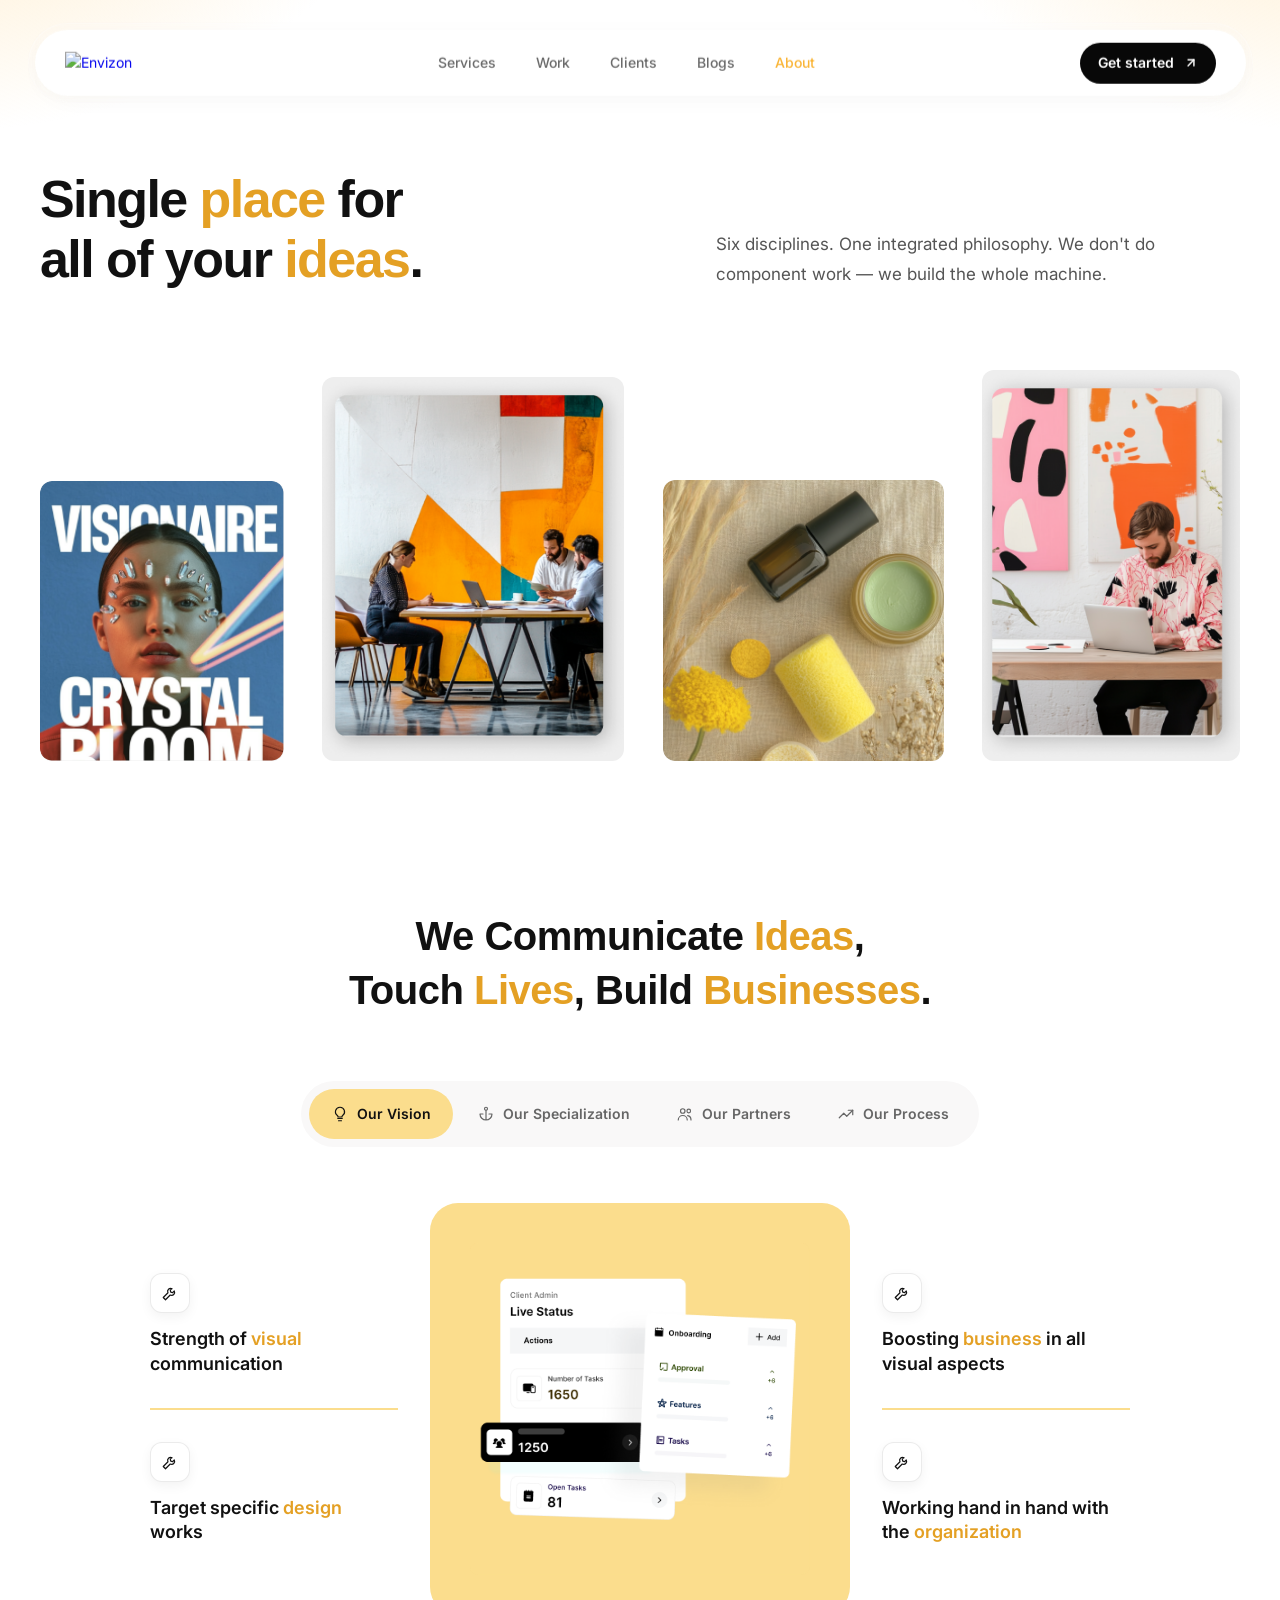
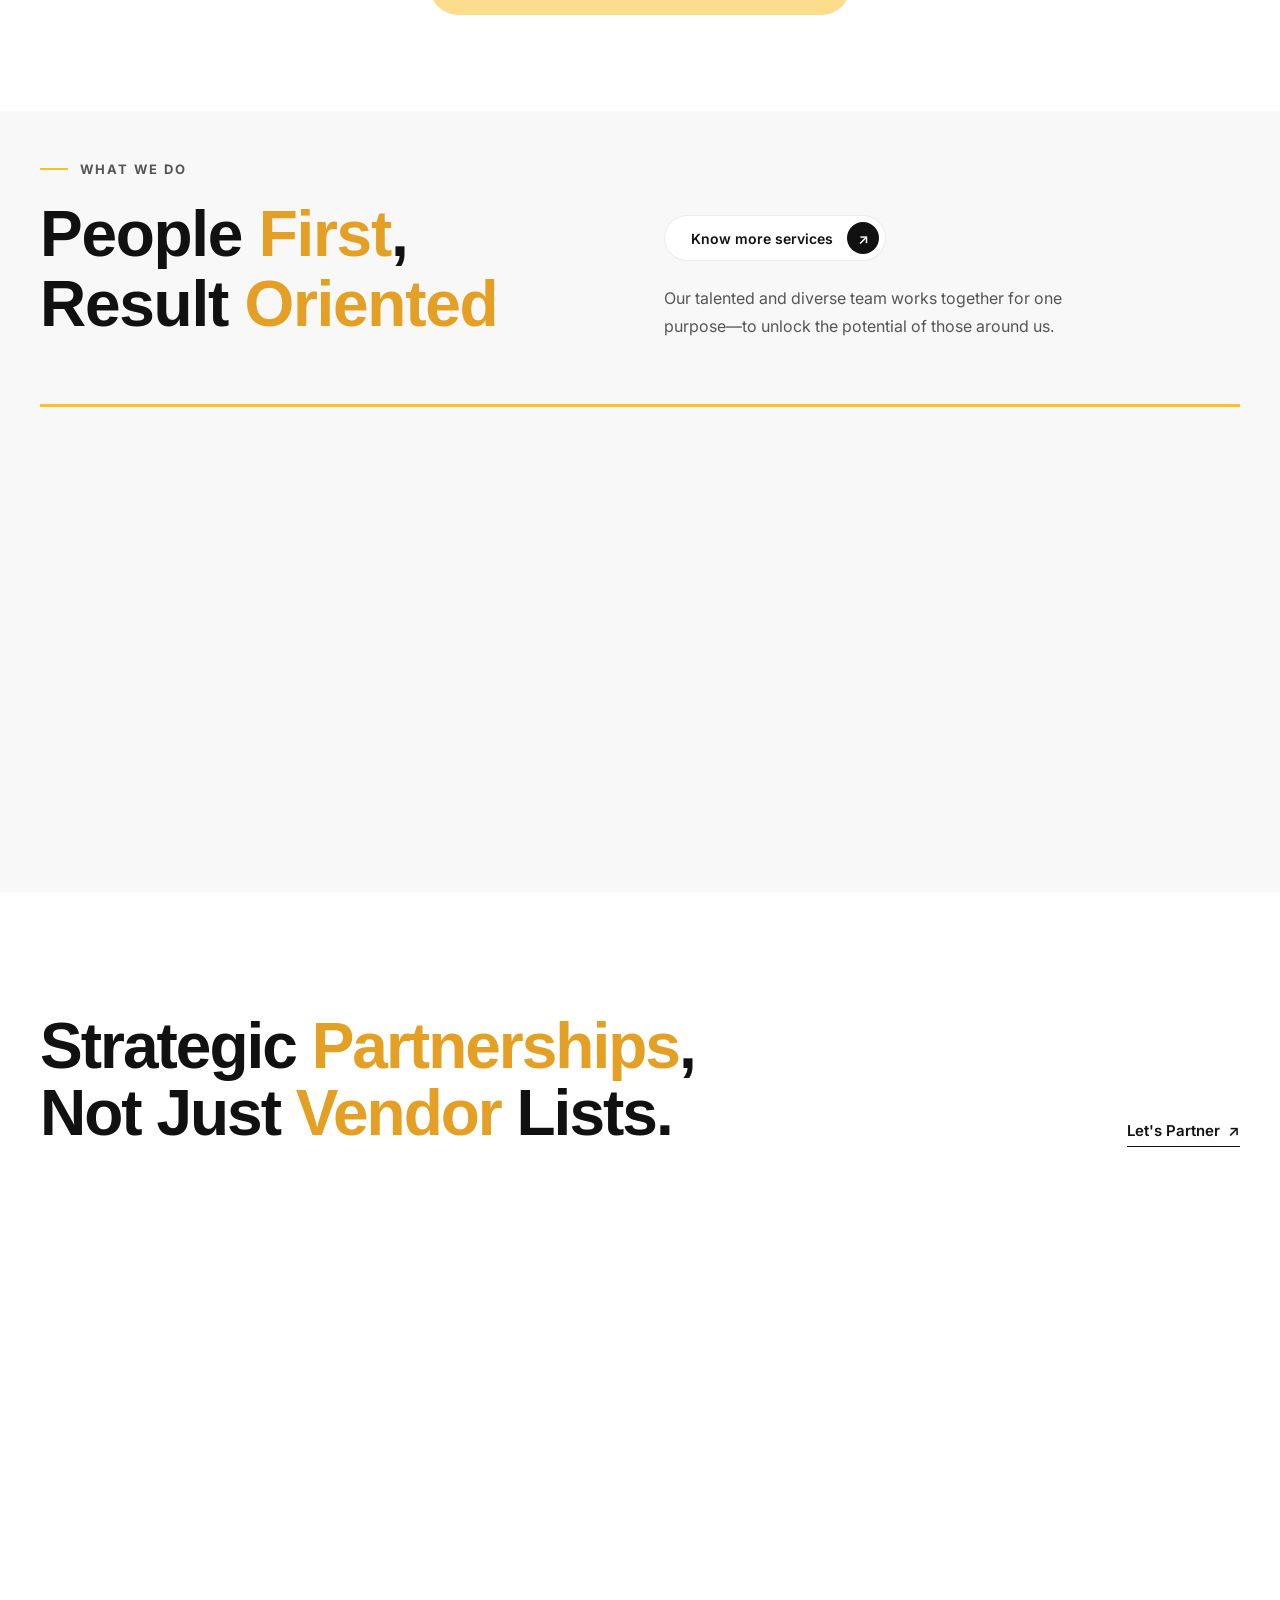
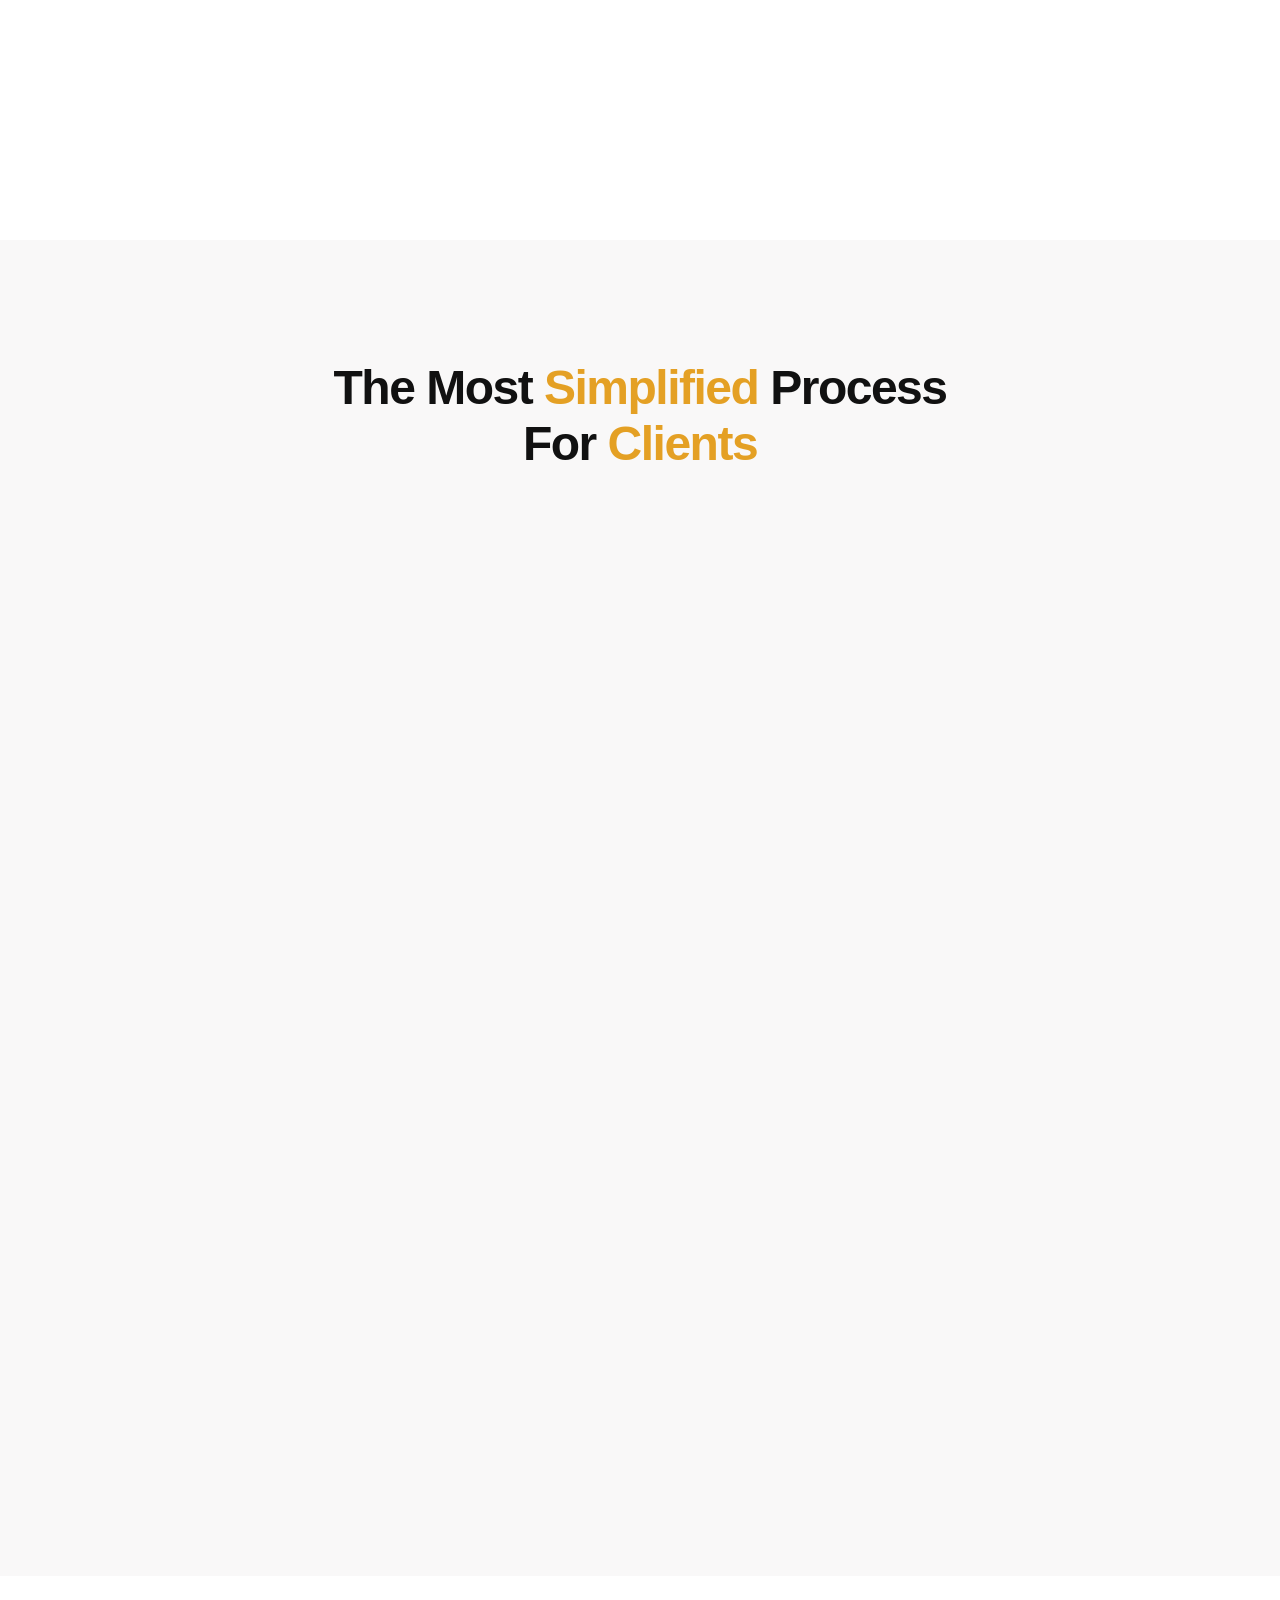
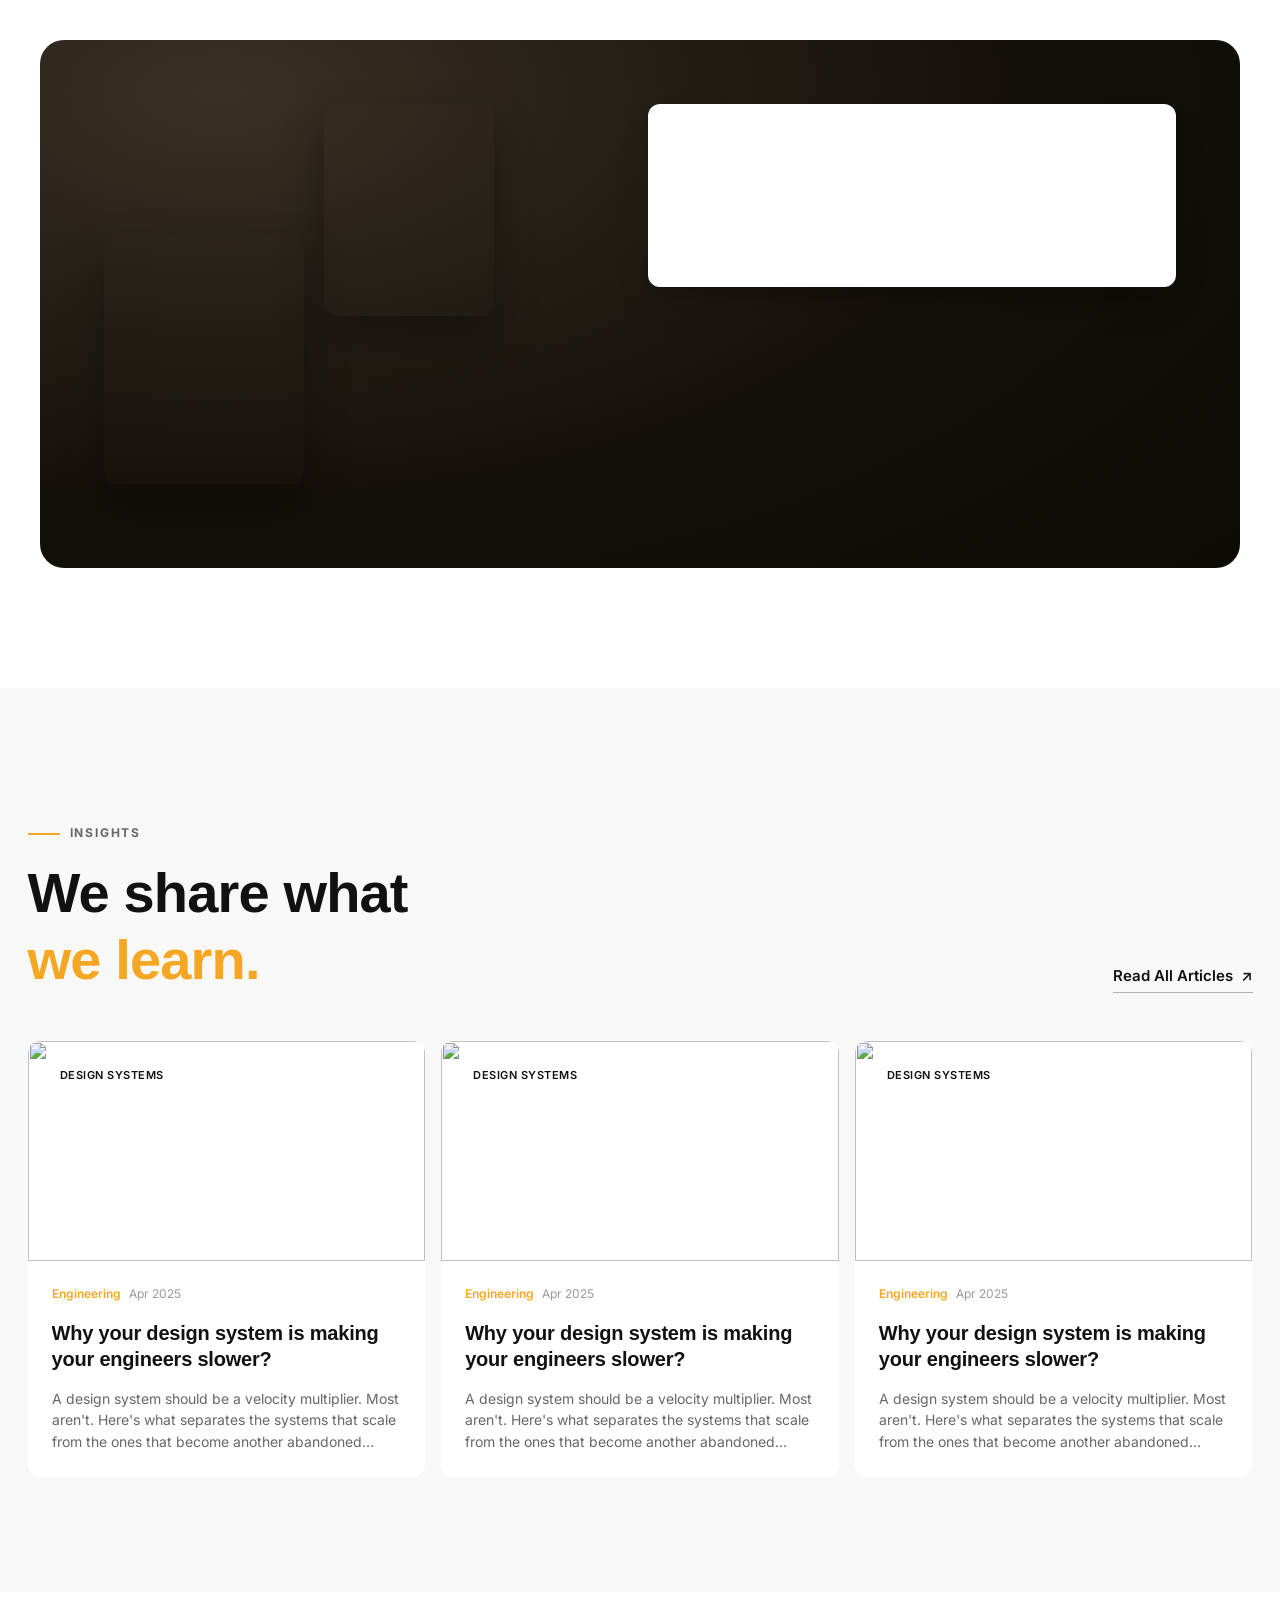
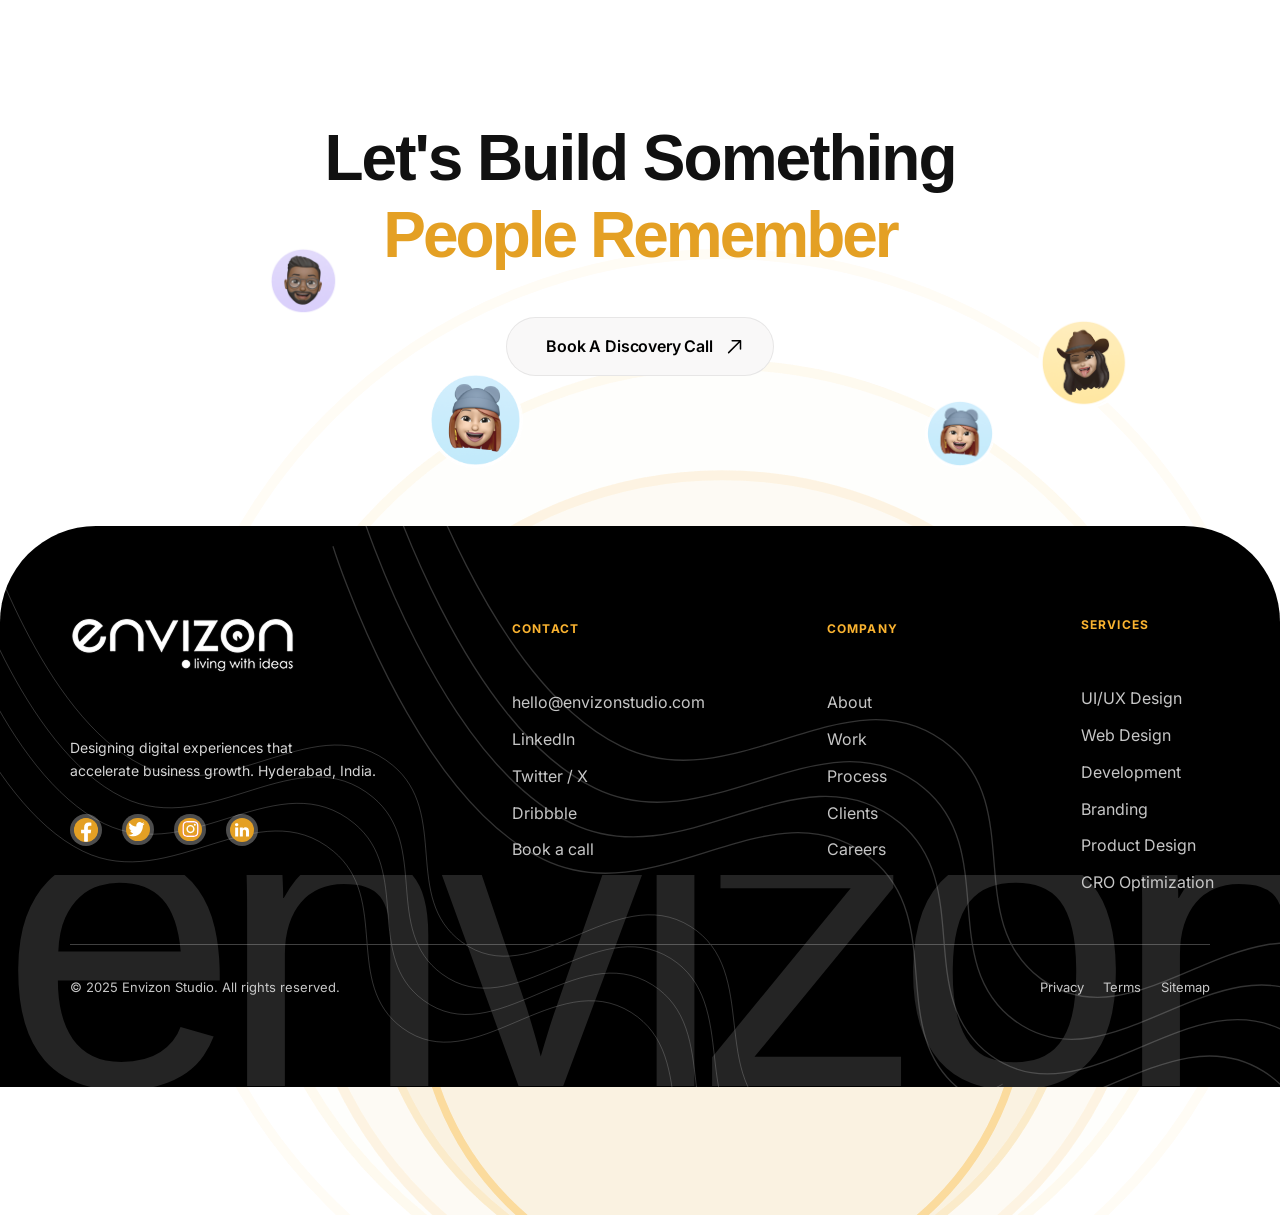
==== commit 179094e1: "Merge pull request #10 from Kolatharun/gg1001-dev Gg1001 dev" ====
--- a/about.html
+++ b/about.html
@@ -40,7 +40,7 @@
           href="css/header.css">
 
     <link rel="stylesheet"
-          href="assets/css/components/about-hero.css">
+          href="assets/css/components/about-hero.css?v=1.1">
 
     <link rel="stylesheet"
           href="assets/css/components/about-communication.css">
@@ -59,12 +59,14 @@
 
     <link rel="stylesheet"
           href="assets/css/components/services-cta.css">
-
     <link rel="stylesheet"
           href="css/footer.css">
 
     <link rel="stylesheet"
           href="assets/css/components/insights.css">
+
+    <link rel="stylesheet"
+          href="css/about-animations.css">
 
 </head>
 
@@ -77,10 +79,9 @@
     <div class="about-hero__container">
 
         <div class="about-hero__top">
-
             <h1 class="about-hero__title">
-                Single <span class="about-hero__accent">place</span> for<br>
-                all of your <span class="about-hero__accent">ideas</span>.
+                <span class="title-line"><span class="title-line-inner">Single <span class="about-hero__accent">place</span> for</span></span><br>
+                <span class="title-line"><span class="title-line-inner">all of your <span class="about-hero__accent">ideas</span>.</span></span>
             </h1>
 
             <p class="about-hero__text">
@@ -118,10 +119,9 @@
 <section class="about-communication" aria-label="We communicate ideas, touch lives, build businesses">
 
     <div class="about-communication__container">
-
         <h2 class="about-communication__heading">
-            We Communicate <span class="about-communication__accent">Ideas</span>,<br>
-            Touch <span class="about-communication__accent">Lives</span>, Build <span class="about-communication__accent">Businesses</span>.
+            <span class="title-line"><span class="title-line-inner">We Communicate <span class="about-communication__accent">Ideas</span>,</span></span><br>
+            <span class="title-line"><span class="title-line-inner">Touch <span class="about-communication__accent">Lives</span>, Build <span class="about-communication__accent">Businesses</span>.</span></span>
         </h2>
 
         <div class="about-communication__pills" role="tablist" aria-label="Our focus areas">
@@ -724,10 +724,10 @@
         </div>
       </div>
       <div class="cta-button-wrapper">
-        <button class="link6">
+        <a href="contact.html" class="link6">
           <div class="book-a-discovery">Book A Discovery Call</div>
           <img class="svg-icon" alt="" src="assets/images/services/SVG1.svg" />
-        </button>
+        </a>
       </div>
     </div>
   </section>
@@ -745,12 +745,14 @@
     import { initAboutPartnerships } from './assets/js/components/about-partnerships.js';
     import { initAboutProcess } from './assets/js/components/about-process.js';
     import { initAboutProcessShowcase } from './assets/js/components/about-process-showcase.js';
+    import { initAboutAnimations } from './js/about-animations.js';
     document.addEventListener('DOMContentLoaded', () => {
         initAboutCommunication();
         initAboutValues();
         initAboutPartnerships();
         initAboutProcess();
         initAboutProcessShowcase();
+        initAboutAnimations();
     });
 </script>
 
--- a/assets/css/base/variables.css
+++ b/assets/css/base/variables.css
@@ -24,7 +24,7 @@
 
     --border-light:#e5e5e5;
 
-    --container:1280px;
+    --container:912px;
 
     --radius:20px;
 
@@ -48,4 +48,126 @@
 
     --transition-base:.35s ease;
 
+  /* ---- Typography System – Golden Ratio Scale ---- */
+  --font-family-display: 'Satoshi', sans-serif;
+  --font-family-body: 'Inter', sans-serif;
+
+  /* Font Sizes */
+  --font-size-h1: 3.25rem;     /* 52px */
+  --font-size-h2: 2rem;        /* 32px */
+  --font-size-h3: 1.25rem;     /* 20px */
+  --font-size-h4: 0.8125rem;   /* 13px */
+  --font-size-h5: 0.6875rem;   /* 11px */
+  --font-size-h6: 0.6875rem;   /* 11px */
+
+  --font-size-lead: 1.0625rem; /* 17px — intro/lead paragraph */
+  --font-size-body: 0.875rem;  /* 14px — default paragraph */
+  --font-size-small: 0.75rem;  /* 12px — captions, small meta */
+  --font-size-caption: 0.75rem;/* 12px */
+
+  --font-size-button: 0.9375rem;/* 15px — button/nav links */
+  --font-size-button-sm: 0.8125rem;/* 13px */
+  --font-size-label: 0.8125rem;    /* 13px — form labels, eyebrows */
+  --font-size-eyebrow: 0.75rem;    /* 12px — uppercase kicker text */
+
+  /* ---- Line Heights (1.3–1.6 ratio) ---- */
+  --line-height-h1: 1.1;
+  --line-height-h2: 1.2;
+  --line-height-h3: 1.3;
+  --line-height-h4: 1.4;
+  --line-height-h5: 1.4;
+  --line-height-h6: 1.4;
+
+  --line-height-lead: 1.5;
+  --line-height-body: 1.55;
+  --line-height-small: 1.4;
+  --line-height-caption: 1.4;
+
+  --line-height-button: 1.3;
+  --line-height-label: 1.2;
+  --line-height-eyebrow: 1;
+
+  /* ---- Letter Spacing ---- */
+  --letter-spacing-h1: -0.02em;
+  --letter-spacing-h2: -0.015em;
+  --letter-spacing-h3: -0.01em;
+  --letter-spacing-h4: 0em;
+  --letter-spacing-h5: 0em;
+  --letter-spacing-h6: 0em;
+  --letter-spacing-body: 0em;
+  --letter-spacing-button: 0.02em;
+
+  /* ---- Font Weights ---- */
+  --font-weight-regular: 400;
+  --font-weight-medium: 500;
+  --font-weight-semibold: 600;
+  --font-weight-bold: 700;
+  --font-weight-black: 900;
+
+  --font-weight-h1: 900;
+  --font-weight-h2-h6: 700;
+  --font-weight-body: 400;
+  --font-weight-button: 600;
+  --font-weight-label: 600;
+  --font-weight-eyebrow: 600;
+
+  /* ---- Section Rhythm ----
+     Shared vertical padding for full-width content sections below the fold.
+     Previously referenced by several components (testimonials, FAQ, how-we-work,
+     insights, integrations, stats-highlight) but never defined here, so those
+     sections silently rendered with zero vertical padding. */
+  --section-py-sm: clamp(64px, 8vw, 96px);
+  --section-py-md: clamp(80px, 9vw, 120px);
+  --section-py-lg: clamp(96px, 10vw, 140px);
+
+  /* ---- Section Title ----
+     Statement headline that opens each content section (Craft That Converts,
+     Built For Businesses, How We Work, etc.) — bigger than --font-size-h2 but
+     kept on the same golden-ratio curve as the hero so every section reads as
+     part of one system instead of a one-off size per component. */
+  --font-size-section-title: clamp(2.25rem, 1.5rem + 2.8vw, 3.5rem); /* 36px – 56px */
+
+  --letter-spacing-eyebrow: 0.15em;
+
 }
+
+/* ============================================
+   RESPONSIVE BREAKPOINTS
+   912px = desktop/base (Figma reference width)
+   ============================================ */
+
+/* Tablet — 600px to 911px */
+@media (max-width: 911px) {
+  :root {
+    --font-size-h1: 2.75rem;    /* 44px */
+    --font-size-h2: 1.75rem;    /* 28px */
+    --font-size-h3: 1.125rem;   /* 18px */
+    --font-size-h4: 0.8125rem;  /* 13px */
+    --font-size-h5: 0.6875rem;  /* 11px */
+    --font-size-h6: 0.6875rem;  /* 11px */
+
+    --font-size-lead: 0.9375rem; /* 15px */
+    --font-size-body: 0.875rem;  /* 14px */
+    --font-size-button: 0.875rem;/* 14px */
+  }
+}
+
+/* Mobile — up to 599px */
+@media (max-width: 599px) {
+  :root {
+    --font-size-h1: 2rem;        /* 32px */
+    --font-size-h2: 1.5rem;      /* 24px */
+    --font-size-h3: 1.0625rem;   /* 17px */
+    --font-size-h4: 0.8125rem;   /* 13px */
+    --font-size-h5: 0.6875rem;   /* 11px */
+    --font-size-h6: 0.6875rem;   /* 11px */
+
+    --font-size-lead: 0.875rem;  /* 14px */
+    --font-size-body: 0.875rem;  /* 14px */
+    --font-size-small: 0.75rem;  /* 12px */
+    --font-size-button: 0.8125rem;/* 13px */
+
+    --letter-spacing-h1: -0.015em;
+    --letter-spacing-h2: -0.01em;
+  }
+}
--- a/css/header.css
+++ b/css/header.css
@@ -1,347 +1,350 @@
 /* HEADER */
 
-.header{
-    position:absolute;
-    top:30px;
-    left:0;
-    width:100%;
-    z-index:1000;
-}
-
-.header.is-sticky{
-    position:fixed;
-    top:0;
-    left:50%;
-    transform:translateX(-50%);
-    width:100%;
-    z-index:9999;
-}
-
-.navbar-wrapper{
-    position:relative;
-    width:calc(100% - 32px);
-    max-width:1225px;
-    height:108px;
-    margin:0 auto;
-    padding:13px;
-    border-radius:100px;
-    background:rgba(255,255,255,.10);
-    backdrop-filter:blur(15px);
-    border:1px solid rgba(255,255,255,.35);
-    display:flex;
-    align-items:center;
-    justify-content:center;
-    will-change:width;
-}
-
-.navbar{
-    width:100%;
-    height:100%;
-    background:#ffffff;
-    border-radius:100px;
-    display:flex;
-    align-items:center;
-    justify-content:space-between;
-    padding:0 30px;
-}
-
-/* logo */
-
-.logo img{
-    width:108px;
-    transition:width var(--transition-base);
-}
-
-/* ============================= */
-/* COMPACT (SHRUNK) DESKTOP STATE */
-/* ============================= */
-/* Applied by navbar.js via GSAP once the user scrolls past the compact
-   threshold — the pill narrows down to logo + CTA icon only. */
-
-.navbar-wrapper.is-compact{
-    overflow:hidden;
-}
-
-.navbar-wrapper.is-compact .navbar{
-    padding:0 24px;
-}
-
-.navbar-wrapper.is-compact .logo img{
-    width:90px;
-}
-
-/* desktop nav links */
-
-.nav-links{
-    display:flex;
-    gap:40px;
-    overflow:hidden;
-}
-
-.nav-links a{
-    font-family:'Inter',sans-serif;
-    font-size:14px;
-    font-weight:500;
-    color:var(--text-muted);
-    transition:var(--transition-fast);
-}
-
-.nav-links a.active{
-    color:var(--accent);
+:root {
+    --container: 1225px;
+    --radius-pill: 100px;
+    --transition-base: 0.4s cubic-bezier(0.4, 0, 0.2, 1);
+    --transition-fast: 0.25s cubic-bezier(0.4, 0, 0.2, 1);
+    --text-muted: #666666;
+    --accent: #FAB330; /* Golden Brand Yellow */
+    --border-light: rgba(0, 0, 0, 0.08);
+}
+
+/* 1. Outer Header Positioning */
+.header {
+    position: absolute;
+    top: clamp(20px, 4.5vw, 28px);
+    left: 0;
+    width: 100%;
+    z-index: 1000;
+}
+
+.header.is-sticky {
+    position: fixed;
+    top: 0;
+    left: 0;
+    width: 100%;
+    z-index: 9999;
+}
+
+/* 2. Glassmorphism Capsule Outer Layer */
+.navbar-wrapper {
+    position: relative;
+    width: calc(100% - 32px);
+    max-width: var(--container);
+    height: 80px;
+    margin: 0 auto;
+    padding: 6px;
+    border-radius: 100px;
+    background: rgba(255, 255, 255, 0.10);
+    backdrop-filter: blur(15px);
+    -webkit-backdrop-filter: blur(15px);
+    border: 1px solid rgba(255, 255, 255, 0.35);
+    display: flex;
+    align-items: center;
+    justify-content: center;
+    will-change: width, transform;
+}
+
+/* 3. Solid White Inner Container */
+.navbar {
+    width: 100%;
+    height: 100%;
+    background: #ffffff;
+    border-radius: 100px;
+    display: flex;
+    align-items: center;
+    justify-content: space-between;
+    padding: 0 30px;
+    box-shadow: 0 8px 30px rgba(0, 0, 0, 0.03);
+}
+
+/* Logo and links */
+.logo {
+    display: flex;
+    align-items: center;
+}
+
+.logo img {
+    width: 108px;
+    height: auto;
+    display: block;
+    transition: width var(--transition-base);
+}
+
+.nav-links {
+    display: flex;
+    gap: 40px;
+    list-style: none;
+    margin: 0;
+    padding: 0;
+}
+
+.nav-links a {
+    font-family: 'Inter', sans-serif;
+    font-size: 14px;
+    font-weight: 500;
+    color: var(--text-muted);
+    text-decoration: none;
+    transition: color var(--transition-fast);
+}
+
+.nav-links a.active,
+.nav-links a:hover {
+    color: var(--accent);
+}
+
+/* 4. Action CTA Button (Black Pill with Hover Arrow slide) */
+.header-btn {
+    font-family: 'Inter', sans-serif;
+    text-decoration: none;
+    width: 136px;
+    height: 41px;
+    border-radius: var(--radius-pill);
+    background: #000000;
+    color: #ffffff;
+    display: flex;
+    align-items: center;
+    justify-content: center;
+    gap: 10px;
+    font-size: 14px;
+    font-weight: 600;
+    flex-shrink: 0;
+    overflow: hidden;
+    transition: background-color 180ms ease, color 180ms ease, transform 180ms ease;
+    border: 1px solid transparent;
+    box-sizing: border-box;
+}
+
+.header-btn__label {
+    white-space: nowrap;
+}
+
+.header-btn__icon {
+    flex-shrink: 0;
+    display: inline-flex;
+    align-items: center;
+    transition: transform 0.3s cubic-bezier(0.25, 0.46, 0.45, 0.94);
+}
+
+/* CTA Arrow lifts diagonally up-right on hover */
+.header-btn:hover .header-btn__icon {
+    transform: translate(2px, -2px);
 }
 
 @media(hover:hover) and (pointer:fine){
-    .nav-links a:hover{
-        color:var(--accent);
-    }
-}
-
-/* right-side actions (CTA + mobile toggle) */
-
-.navbar-actions{
-    display:flex;
-    align-items:center;
-    gap:var(--space-sm);
-}
-
-.header-btn{
-    width:136px;
-    height:41px;
-    border-radius:var(--radius-pill);
-    background:#000;
-    color:#fff;
-    display:flex;
-    align-items:center;
-    justify-content:center;
-    gap:10px;
-    font-size:12px;
-    font-weight:600;
-    flex-shrink:0;
-    overflow:hidden;
-    will-change:width;
-}
-
-.header-btn__label{
-    white-space:nowrap;
-}
-
-.header-btn__icon{
-    font-size:14px;
-    flex-shrink:0;
-}
-
-/* mobile hamburger toggle */
-
-.nav-toggle{
-    display:none;
-    flex-direction:column;
-    justify-content:center;
-    align-items:center;
-    gap:5px;
-    width:36px;
-    height:36px;
-    background:transparent;
-    border:none;
-    cursor:pointer;
-    padding:0;
-    flex-shrink:0;
-}
-
-.nav-toggle-bar{
-    display:block;
-    width:20px;
-    height:2px;
-    border-radius:2px;
-    background:#111;
-    transition:transform var(--transition-fast),opacity var(--transition-fast);
-}
-
-.nav-toggle.is-open .nav-toggle-bar:nth-child(1){
-    transform:translateY(7px) rotate(45deg);
-}
-
-.nav-toggle.is-open .nav-toggle-bar:nth-child(2){
-    opacity:0;
-}
-
-.nav-toggle.is-open .nav-toggle-bar:nth-child(3){
-    transform:translateY(-7px) rotate(-45deg);
-}
-
-/* ============================= */
-/* MOBILE / TABLET OFF-CANVAS NAV */
-/* ============================= */
-
-/* dimmed backdrop behind the sidebar */
-.sidebar-overlay{
-    position:fixed;
-    inset:0;
-    background:rgba(17,17,17,.45);
-    opacity:0;
-    visibility:hidden;
-    transition:opacity var(--transition-base),visibility var(--transition-base);
-    z-index:1998;
-}
-
-.sidebar-overlay.is-open{
-    opacity:1;
-    visibility:visible;
-}
-
-/* the right-side sliding panel */
-.mobile-sidebar{
-    position:fixed;
-    top:0;
-    right:0;
-    width:var(--sidebar-width);
-    height:100%;
-    height:100dvh;
-    background:#fff;
-    box-shadow:-20px 0 60px rgba(0,0,0,.2);
-    padding:var(--space-lg) var(--space-md);
-    display:flex;
-    flex-direction:column;
-    transform:translateX(100%);
-    transition:transform var(--transition-base) cubic-bezier(.4,0,.2,1);
-    z-index:1999;
-    overflow-y:auto;
-}
-
-.mobile-sidebar.is-open{
-    transform:translateX(0);
-}
-
-.mobile-sidebar-header{
-    display:flex;
-    align-items:center;
-    justify-content:space-between;
-    flex-shrink:0;
-    margin-bottom:var(--space-lg);
-}
-
-.mobile-sidebar-header .logo img{
-    width:96px;
-}
-
-.sidebar-close{
-    position:relative;
-    width:36px;
-    height:36px;
-    border-radius:50%;
-    border:1px solid var(--border-light);
-    background:#fff;
-    cursor:pointer;
-    flex-shrink:0;
-    transition:border-color var(--transition-fast);
-}
-
-.sidebar-close-bar{
-    position:absolute;
-    top:50%;
-    left:50%;
-    width:16px;
-    height:2px;
-    background:#111;
-    border-radius:2px;
-    transition:background var(--transition-fast);
-}
-
-.sidebar-close-bar:first-child{
-    transform:translate(-50%,-50%) rotate(45deg);
-}
-
-.sidebar-close-bar:last-child{
-    transform:translate(-50%,-50%) rotate(-45deg);
-}
-
-@media(hover:hover) and (pointer:fine){
-    .sidebar-close:hover{
-        border-color:var(--accent);
-    }
-
-    .sidebar-close:hover .sidebar-close-bar{
-        background:var(--accent);
-    }
-}
-
-.mobile-nav-links{
-    display:flex;
-    flex-direction:column;
-    flex:1;
-}
-
-.mobile-nav-links a{
-    display:block;
-    font-family:'Inter',sans-serif;
-    font-size:16px;
-    font-weight:500;
-    color:var(--text-muted);
-    padding:16px 4px;
-    border-bottom:1px solid #f0f0f0;
-    transition:color var(--transition-fast),padding-left var(--transition-fast);
+    .header-btn:hover {
+        background-color: #ffffff;
+        color: #000000;
+        border-color: rgba(0, 0, 0, 0.15);
+        box-shadow: 0 8px 24px rgba(0, 0, 0, 0.08);
+        transform: translateY(-1px);
+    }
+}
+
+.header-btn:active {
+    background-color: #e6e6e6;
+    color: #000000;
+}
+
+/* 5. Mobile Hamburger Toggles */
+.nav-toggle {
+    display: none;
+    flex-direction: column;
+    justify-content: center;
+    align-items: center;
+    gap: 5px;
+    width: 44px;
+    height: 44px;
+    background: transparent;
+    border: none;
+    cursor: pointer;
+    padding: 0;
+}
+
+.nav-toggle-bar {
+    display: block;
+    width: 20px;
+    height: 2px;
+    border-radius: 2px;
+    background: #111111;
+    transition: transform var(--transition-fast), opacity var(--transition-fast);
+}
+
+.nav-toggle.is-open .nav-toggle-bar:nth-child(1) {
+    transform: translateY(7px) rotate(45deg);
+}
+
+.nav-toggle.is-open .nav-toggle-bar:nth-child(2) {
+    opacity: 0;
+}
+
+.nav-toggle.is-open .nav-toggle-bar:nth-child(3) {
+    transform: translateY(-7px) rotate(-45deg);
+}
+
+/* 6. Mobile Off-Canvas Drawer Styles */
+.sidebar-overlay {
+    position: fixed;
+    inset: 0;
+    background: rgba(17, 17, 17, 0.5);
+    backdrop-filter: blur(6px);
+    -webkit-backdrop-filter: blur(6px);
+    opacity: 0;
+    visibility: hidden;
+    transition: opacity var(--transition-base), visibility var(--transition-base);
+    z-index: 1998;
+}
+
+.sidebar-overlay.is-open {
+    opacity: 1;
+    visibility: visible;
+}
+
+.mobile-sidebar {
+    position: fixed;
+    top: 0;
+    right: 0;
+    width: 100%;
+    max-width: 100%;
+    height: 100dvh;
+    background: linear-gradient(180deg, #ffffff 0%, #fdfbf7 100%);
+    box-shadow: -24px 0 70px rgba(0, 0, 0, 0.16);
+    padding: 24px 20px 40px;
+    display: flex;
+    flex-direction: column;
+    transform: translateX(100%);
+    transition: transform var(--transition-base) cubic-bezier(0.4, 0, 0.2, 1);
+    z-index: 1999;
+    overflow-y: auto;
+    box-sizing: border-box;
+}
+
+.mobile-sidebar.is-open {
+    transform: translateX(0);
+}
+
+.mobile-sidebar-header {
+    display: flex;
+    align-items: center;
+    justify-content: space-between;
+    margin-bottom: 40px;
+    flex-shrink: 0;
+}
+
+.sidebar-close {
+    position: relative;
+    width: 44px;
+    height: 44px;
+    border-radius: 50%;
+    border: 1px solid var(--border-light);
+    background: #ffffff;
+    cursor: pointer;
+    box-shadow: 0 4px 14px rgba(0, 0, 0, 0.06);
+    flex-shrink: 0;
+}
+
+.sidebar-close-bar {
+    position: absolute;
+    top: 50%;
+    left: 50%;
+    width: 16px;
+    height: 1.5px;
+    background: #111111;
+    transform-origin: center;
+}
+
+.sidebar-close-bar:first-child { transform: translate(-50%, -50%) rotate(45deg); }
+.sidebar-close-bar:last-child { transform: translate(-50%, -50%) rotate(-45deg); }
+
+/* Staggered Vertical Menu Slide/Rise Animation */
+.mobile-nav-links {
+    display: flex;
+    flex-direction: column;
+    justify-content: center;
+    flex: 1;
+    list-style: none;
+    margin: 0;
+    padding: 0;
+}
+
+.mobile-nav-links li {
+    opacity: 0;
+    transform: translateY(14px);
+}
+
+.mobile-sidebar.is-open .mobile-nav-links li {
+    animation: sidebarLinkIn 0.5s cubic-bezier(0.16, 1, 0.3, 1) forwards;
+}
+
+.mobile-nav-links li:nth-child(1) { animation-delay: 0.08s; }
+.mobile-nav-links li:nth-child(2) { animation-delay: 0.13s; }
+.mobile-nav-links li:nth-child(3) { animation-delay: 0.18s; }
+.mobile-nav-links li:nth-child(4) { animation-delay: 0.23s; }
+.mobile-nav-links li:nth-child(5) { animation-delay: 0.28s; }
+
+@keyframes sidebarLinkIn {
+    to {
+        opacity: 1;
+        transform: translateY(0);
+    }
+}
+
+.mobile-nav-links a {
+    display: flex;
+    align-items: center;
+    font-size: clamp(1.375rem, 5vw, 1.75rem);
+    font-weight: 700;
+    color: #111111;
+    padding: 18px 4px;
+    border-bottom: 1px solid #f0f0f0;
+    text-decoration: none;
+    transition: color var(--transition-fast), padding-left var(--transition-fast);
 }
 
 .mobile-nav-links a.active,
-.mobile-nav-links a:focus-visible{
-    color:var(--accent);
-    padding-left:var(--space-2xs);
-}
-
-@media(hover:hover) and (pointer:fine){
-    .mobile-nav-links a:hover{
-        color:var(--accent);
-        padding-left:var(--space-2xs);
-    }
-}
-
-.mobile-sidebar-cta{
-    width:100%;
-    flex-shrink:0;
-    margin-top:var(--space-md);
-}
-
-@media(max-width:1024px){
-    .nav-links{
-        display:none;
-    }
-
-    .nav-toggle{
-        display:flex;
-        /* touch-friendly hit area (WCAG 2.5.5) without enlarging the icon itself */
-        width:44px;
-        height:44px;
-    }
-
-    .sidebar-close{
-        width:44px;
-        height:44px;
-    }
-
-    /* the CTA moves into the sidebar; keep only logo + hamburger in the top bar */
-    .navbar-actions .header-btn{
-        display:none;
-    }
-}
-
-@media(min-width:1025px){
+.mobile-nav-links a:hover {
+    color: var(--accent);
+    padding-left: 8px;
+}
+
+.mobile-sidebar-cta {
+    width: 100%;
+    margin-top: 24px;
+}
+
+/* 7. Viewports and Responsive Adaptation */
+@media (max-width: 1024px) {
+    .nav-links {
+        display: none;
+    }
+    .nav-toggle {
+        display: flex;
+    }
+    .navbar-actions .header-btn {
+        display: none;
+    }
+}
+
+@media (min-width: 1025px) {
     .mobile-sidebar,
-    .sidebar-overlay{
-        display:none;
-    }
-}
-
-@media(max-width:480px){
-    .navbar{
-        padding:0 16px;
-    }
-
-    .logo img{
-        width:84px;
-    }
-
-    .mobile-sidebar{
-        width:100%;
-        max-width:340px;
-        padding:var(--space-md) var(--space-sm);
-    }
-}
+    .sidebar-overlay {
+        display: none;
+    }
+}
+
+@media (min-width: 768px) and (max-width: 1024px) {
+    .mobile-sidebar {
+        width: min(420px, 55vw);
+    }
+}
+
+@media (max-width: 480px) {
+    .navbar {
+        padding: 0 16px;
+    }
+
+    .logo img {
+        width: 84px;
+    }
+}
--- a/assets/css/components/about-hero.css
+++ b/assets/css/components/about-hero.css
@@ -20,20 +20,21 @@
 /* ============================= */
 
 .about-hero__top{
-    display:flex;
-    justify-content:space-between;
+    display:grid;
+    grid-template-columns:1.2fr 1fr;
+    gap:48px;
     align-items:flex-end;
-    gap:40px;
     margin-bottom:80px;
 }
 
 .about-hero__title{
-    font-size:64px;
+    font-size:clamp(2rem, 1.4rem + 2.5vw, 3.25rem);
     font-weight:800;
     line-height:1.15;
-    letter-spacing:-2px;
-    color:var(--black);
-    max-width:600px;
+    letter-spacing:-0.03em;
+    color:var(--black, #111111);
+    margin:0;
+    max-width:none;
 }
 
 .about-hero__accent{
@@ -41,10 +42,12 @@
 }
 
 .about-hero__text{
-    font-size:16px;
-    line-height:1.7;
-    color:var(--text);
-    max-width:46ch;
+    font-size:clamp(15px, 1.8vw, 17px);
+    line-height:1.75;
+    color:var(--text, #555555);
+    max-width:440px;
+    font-weight:400;
+    margin:0;
     flex-shrink:0;
 }
 
@@ -99,39 +102,24 @@
 /* RESPONSIVE                    */
 /* ============================= */
 
-@media(max-width:1200px){
-    .about-hero__title{
-        max-width:520px;
-    }
-}
-
 @media(max-width:1024px){
     .about-hero{
-        padding:150px 0 80px;
+        padding:140px 0 64px;
     }
 
     .about-hero__top{
+        grid-template-columns:1fr;
+        gap:24px;
+        align-items:flex-start;
         margin-bottom:56px;
     }
 
-    .about-hero__title{
-        font-size:44px;
-        letter-spacing:-1px;
+    .about-hero__text{
+        max-width:none;
     }
 }
 
 @media(max-width:860px){
-    .about-hero__top{
-        flex-direction:column;
-        align-items:flex-start;
-        gap:20px;
-    }
-
-    .about-hero__title,
-    .about-hero__text{
-        max-width:none;
-    }
-
     .about-hero__gallery{
         flex-wrap:wrap;
         gap:16px;
@@ -144,12 +132,7 @@
 
 @media(max-width:480px){
     .about-hero{
-        padding:140px 0 56px;
-    }
-
-    .about-hero__title{
-        font-size:34px;
-        letter-spacing:-.5px;
+        padding:145px 0 48px;
     }
 
     .about-hero__top{
--- a/assets/css/components/services-cta.css
+++ b/assets/css/components/services-cta.css
@@ -9,13 +9,12 @@
   align-items: flex-end;
   height: auto;
   min-height: 0;
-  /* padding: clamp(80px, 10vw, 152px) 0 clamp(80px, 10vw, 152px); */
+  padding: var(--section-py-lg) 0;
   gap: clamp(72px, 12vw, 150px);
   max-width: 100%;
   align-self: stretch;
   box-sizing: border-box;
   width: 100%;
-  position: relative;
 }
 
 .call-to-action-content {
@@ -101,7 +100,7 @@
   position: absolute;
   margin: 0 !important;
   bottom: -836px;
-  left: calc(50% - 560.7px);
+  left: -162.8px;
   flex-shrink: 0;
   opacity: 0.9;
   pointer-events: none;
@@ -233,12 +232,6 @@
   gap: var(--gap-0);
 }
 
-@media screen and (max-width: 1200px) {
-  .global-cta {
-    padding-top: 99px;
-  }
-}
-
 @media screen and (max-width: 1050px) {
   .lets-build-something-container {
     font-size: var(--fs-51);
@@ -247,192 +240,36 @@
 }
 
 @media screen and (max-width: 1199px) {
-  .lets-build-something-people-r-parent {
-    position: static !important;
-  }
-
-  .lets-build-something-container {
-    max-width: 82% !important;
-    margin: 0 auto !important;
-  }
-
-  .decorative-elements {
-    display: block !important;
-    position: absolute;
-    top: 0;
-    bottom: 0;
-    left: 0 !important;
-    width: 100% !important;
-    height: 100% !important;
-    transform: none !important;
-    z-index: 0;
-  }
-
-  .decorative-elements-child {
-    width: 800px !important;
-    height: 800px !important;
-    left: 50% !important;
-    top: 50% !important;
-    transform: translate(-50%, -50%) !important;
-    max-width: none !important;
-  }
-
-  .dot-one-icon {
-    left: 2% !important;
-    top: 80px !important;
-    width: 55px !important;
-    height: 55px !important;
-  }
-
-  .dot-three-icon {
-    left: 8% !important;
-    top: 220px !important;
-    width: 70px !important;
-    height: 70px !important;
-  }
-
-  .dot-four-icon {
-    right: 8% !important;
-    left: auto !important;
-    top: 260px !important;
-    width: 55px !important;
-    height: 55px !important;
-  }
-
-  .dot-two-icon {
-    right: 2% !important;
-    left: auto !important;
-    top: 120px !important;
-    width: 65px !important;
-    height: 65px !important;
+  .decorative-elements {
+    transform: scale(0.55);
+    transform-origin: top center;
+    bottom: -420px;
+    left: -80px;
   }
 }
 
 @media screen and (max-width: 900px) {
+  .decorative-elements {
+    transform: scale(0.4);
+    bottom: -260px;
+  }
+}
+
+@media screen and (max-width: 750px) {
   .global-cta {
     gap: 104px;
   }
 
-  .lets-build-something-people-r-parent {
-    position: static !important;
-  }
-
-  .lets-build-something-container {
-    max-width: 80% !important;
-    margin: 0 auto !important;
-  }
-
-  .decorative-elements {
-    display: block !important;
-    position: absolute;
-    top: 0;
-    bottom: 0;
-    left: 0 !important;
-    width: 100% !important;
-    height: 100% !important;
-    transform: none !important;
-    z-index: 0;
-  }
-
-  .decorative-elements-child {
-    width: 650px !important;
-    height: 650px !important;
-    left: 50% !important;
-    top: 50% !important;
-    transform: translate(-50%, -50%) !important;
-    max-width: none !important;
-  }
-
-  .dot-one-icon {
-    left: 2% !important;
-    top: 60px !important;
-    width: 48px !important;
-    height: 48px !important;
-  }
-
-  .dot-three-icon {
-    left: 6% !important;
-    top: 160px !important;
-    width: 60px !important;
-    height: 60px !important;
-  }
-
-  .dot-four-icon {
-    right: 6% !important;
-    left: auto !important;
-    top: 190px !important;
-    width: 48px !important;
-    height: 48px !important;
-  }
-
-  .dot-two-icon {
-    right: 2% !important;
-    left: auto !important;
-    top: 90px !important;
-    width: 55px !important;
-    height: 55px !important;
-  }
-}
-
-@media screen and (max-width: 600px) {
-  .lets-build-something-people-r-parent {
-    position: static !important;
-  }
-
-  .lets-build-something-container {
-    max-width: 78% !important;
-    margin: 0 auto !important;
-  }
-
-  .decorative-elements {
-    display: block !important;
-    position: absolute;
-    top: 0;
-    bottom: 0;
-    left: 0 !important;
-    width: 100% !important;
-    height: 100% !important;
-    transform: none !important;
-    z-index: 0;
-  }
-
-  .decorative-elements-child {
-    width: 500px !important;
-    height: 500px !important;
-    left: 50% !important;
-    top: 50% !important;
-    transform: translate(-50%, -50%) !important;
-    max-width: none !important;
-  }
-
-  .dot-one-icon {
-    left: 2% !important;
-    top: 40px !important;
-    width: 38px !important;
-    height: 38px !important;
-  }
-
-  .dot-three-icon {
-    left: 6% !important;
-    top: 110px !important;
-    width: 48px !important;
-    height: 48px !important;
-  }
-
-  .dot-four-icon {
-    right: 6% !important;
-    left: auto !important;
-    top: 130px !important;
-    width: 38px !important;
-    height: 38px !important;
-  }
-
-  .dot-two-icon {
-    right: 2% !important;
-    left: auto !important;
-    top: 65px !important;
-    width: 44px !important;
-    height: 44px !important;
+  .decorative-elements {
+    transform: scale(0.3);
+    transform-origin: top center;
+    bottom: -160px;
+  }
+}
+
+@media screen and (max-width: 480px) {
+  .decorative-elements {
+    display: none;
   }
 }
 
--- a/assets/css/components/insights.css
+++ b/assets/css/components/insights.css
@@ -9,12 +9,12 @@
 
 .insights{
     background:#F9F8F8;
-    padding:120px 0;
+    padding:var(--section-py-md) 0;
     overflow:hidden;
 }
 
 .insights__container{
-    width:min(1200px, calc(100% - 48px));
+    width:min(var(--container), calc(100% - 48px));
     margin:0 auto;
 }
 
@@ -50,17 +50,20 @@
 }
 
 .insights__eyebrow span{
-    font-size:12px;
-    font-weight:600;
-    letter-spacing:2px;
+    font-family:var(--font-family-body);
+    font-size:var(--font-size-eyebrow);
+    font-weight:var(--font-weight-bold);
+    letter-spacing:var(--letter-spacing-eyebrow);
     text-transform:uppercase;
     color:var(--text-muted);
 }
 
 .insights__title{
-    font-size:64px;
-    font-weight:700;
-    line-height:1.05;
+    font-family:var(--font-family-display);
+    font-size:var(--font-size-section-title);
+    font-weight:var(--font-weight-black);
+    line-height:var(--line-height-h2);
+    letter-spacing:var(--letter-spacing-h2);
     color:var(--black);
 }
 
@@ -74,8 +77,9 @@
     align-items:center;
     gap:8px;
     padding-bottom:6px;
-    font-size:16px;
-    font-weight:600;
+    font-family:var(--font-family-body);
+    font-size:var(--font-size-button);
+    font-weight:var(--font-weight-button);
     color:var(--black);
     transition:color var(--insights-anim);
 }
@@ -198,8 +202,9 @@
     display:flex;
     align-items:center;
     gap:8px;
-    font-size:12px;
-    font-weight:600;
+    font-family:var(--font-family-body);
+    font-size:var(--font-size-caption);
+    font-weight:var(--font-weight-semibold);
 }
 
 .insight-card__category{
@@ -212,9 +217,10 @@
 }
 
 .insight-card__title{
-    font-size:24px;
-    font-weight:600;
-    line-height:1.3;
+    font-family:var(--font-family-display);
+    font-size:var(--font-size-h3);
+    font-weight:var(--font-weight-h2-h6);
+    line-height:var(--line-height-h3);
     color:var(--black);
     display:-webkit-box;
     -webkit-line-clamp:2;
@@ -234,8 +240,9 @@
 }
 
 .insight-card__desc{
-    font-size:16px;
-    line-height:1.7;
+    font-family:var(--font-family-body);
+    font-size:var(--font-size-body);
+    line-height:var(--line-height-body);
     color:#666666;
     display:-webkit-box;
     -webkit-line-clamp:3;
@@ -272,14 +279,6 @@
 
 @media(max-width:1199px){
 
-    .insights__container{
-        width:90%;
-    }
-
-    .insights__title{
-        font-size:52px;
-    }
-
     .insights__grid{
         grid-template-columns:repeat(2, 1fr);
     }
@@ -296,14 +295,6 @@
 /* ============================= */
 
 @media(max-width:767px){
-
-    .insights{
-        padding:72px 24px;
-    }
-
-    .insights__container{
-        width:100%;
-    }
 
     .insights__header{
         height:auto;
@@ -316,10 +307,6 @@
         width:100%;
     }
 
-    .insights__title{
-        font-size:40px;
-    }
-
     .insights__grid{
         grid-template-columns:1fr;
         gap:24px;
